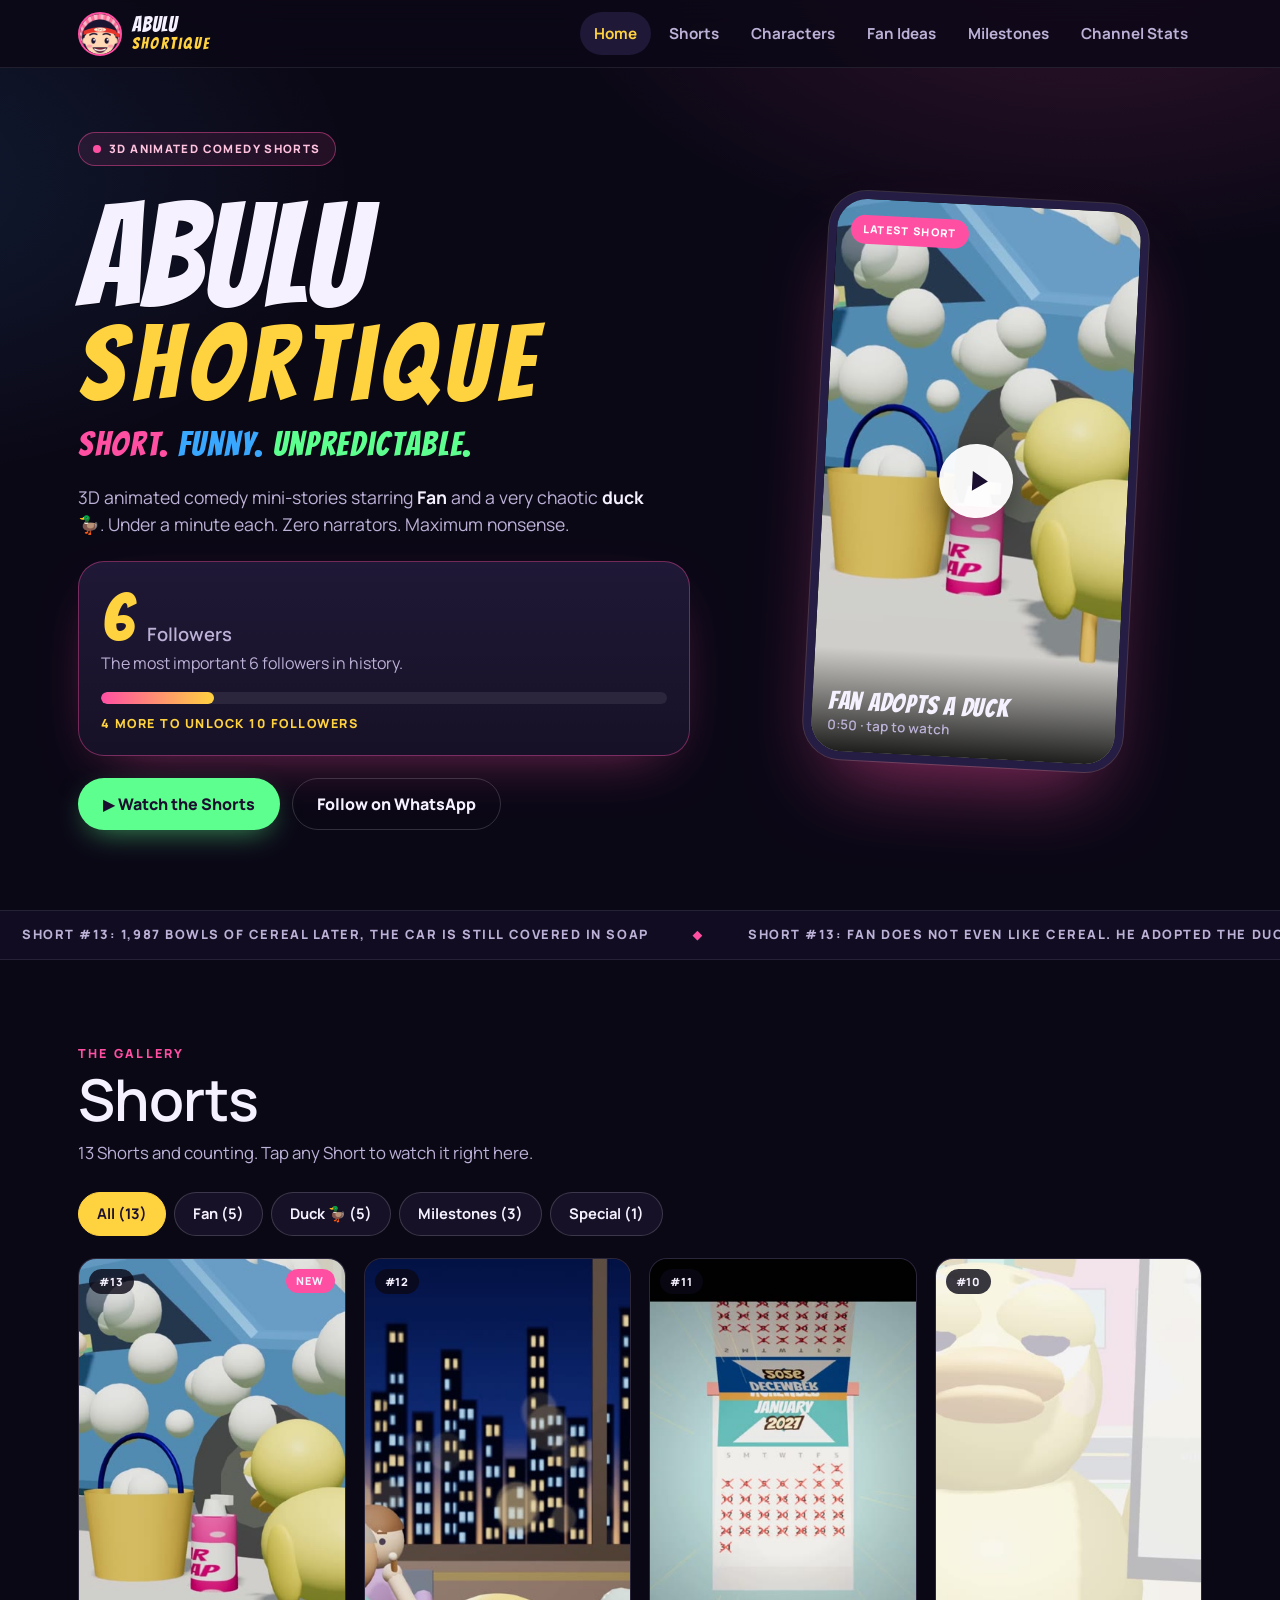
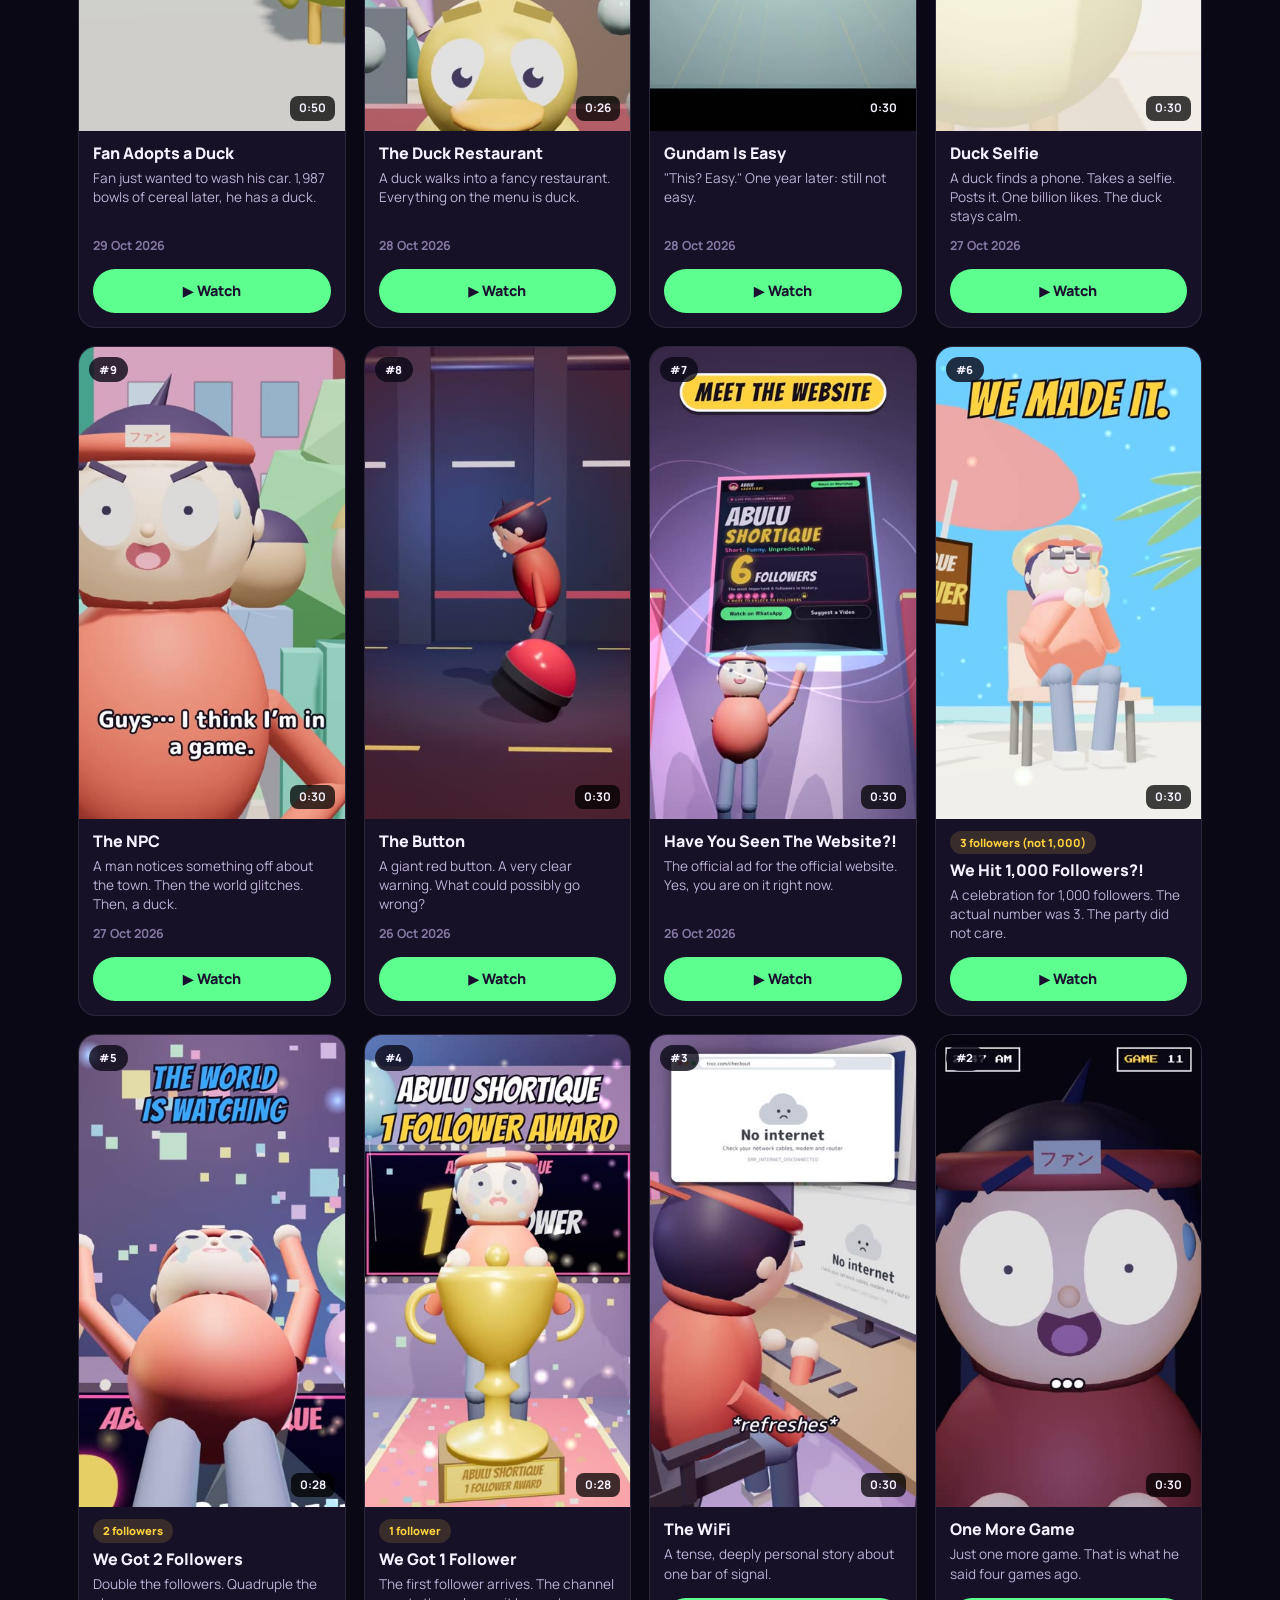
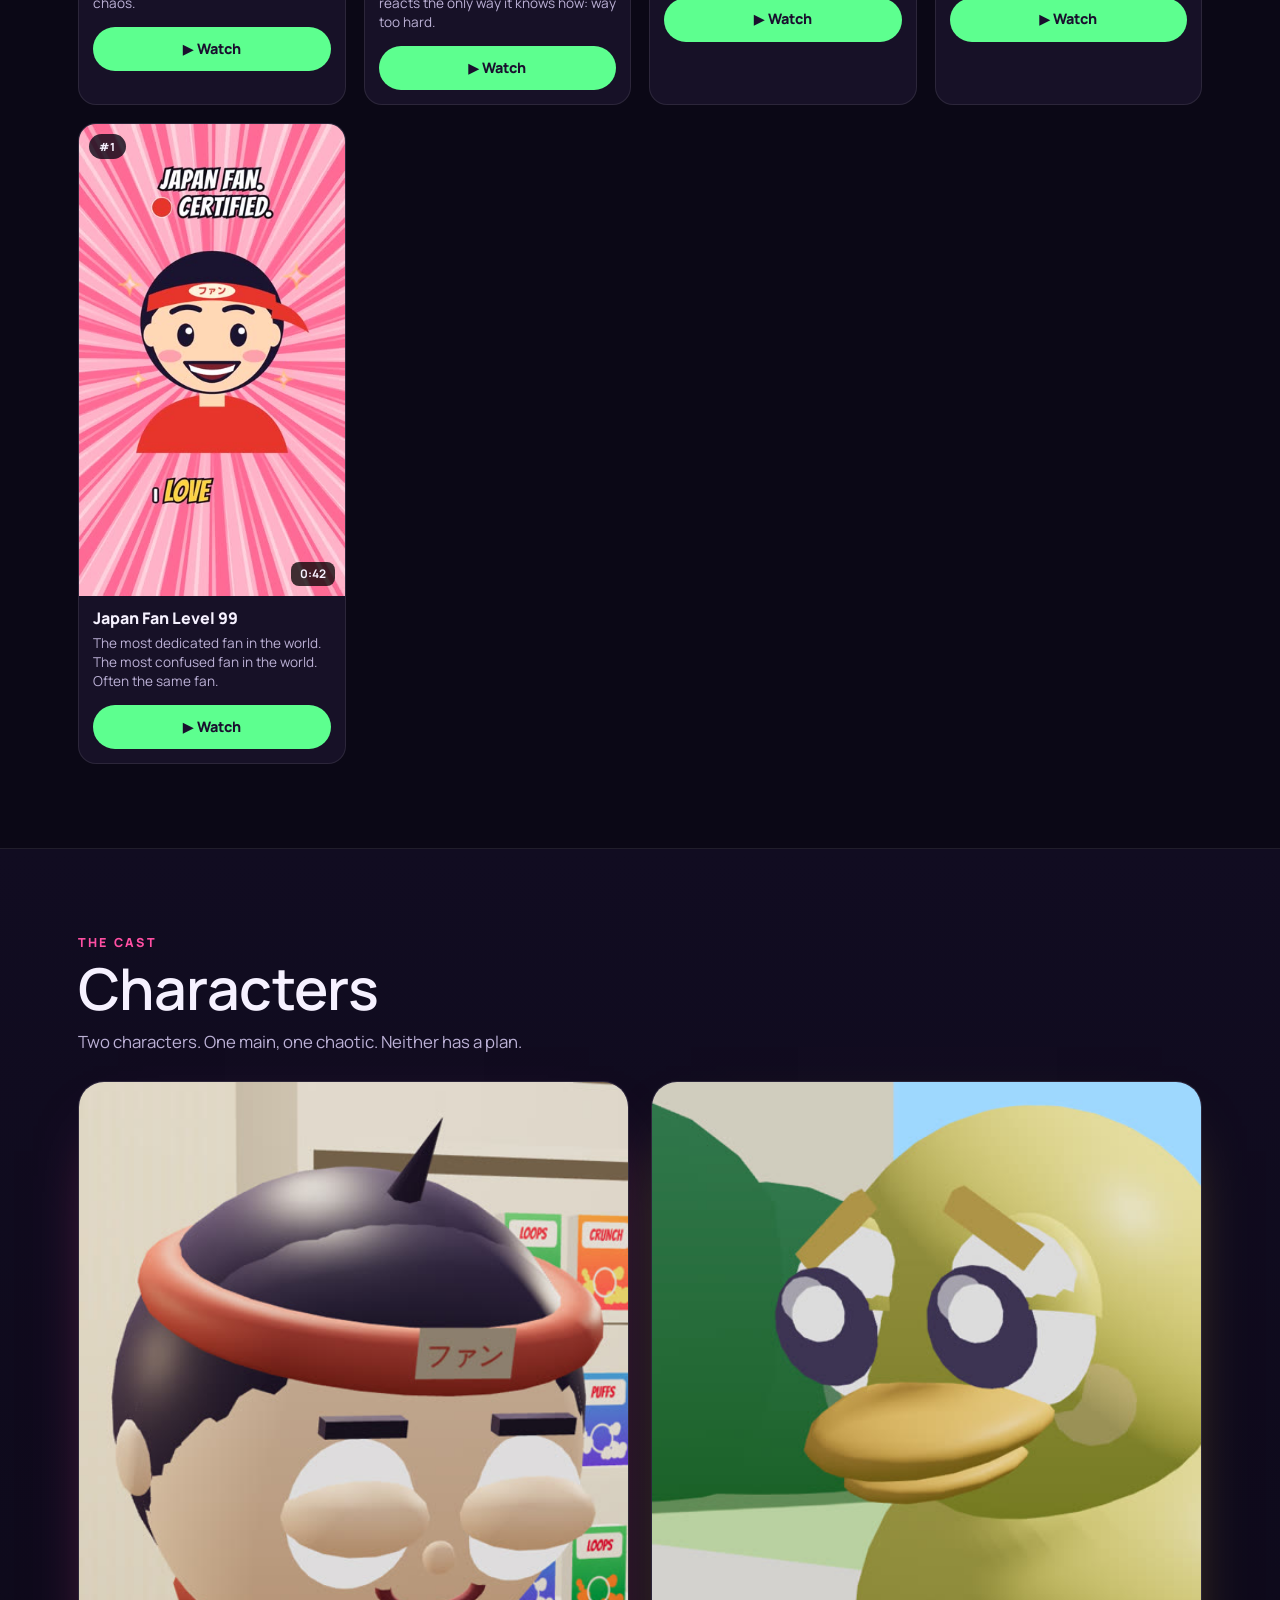
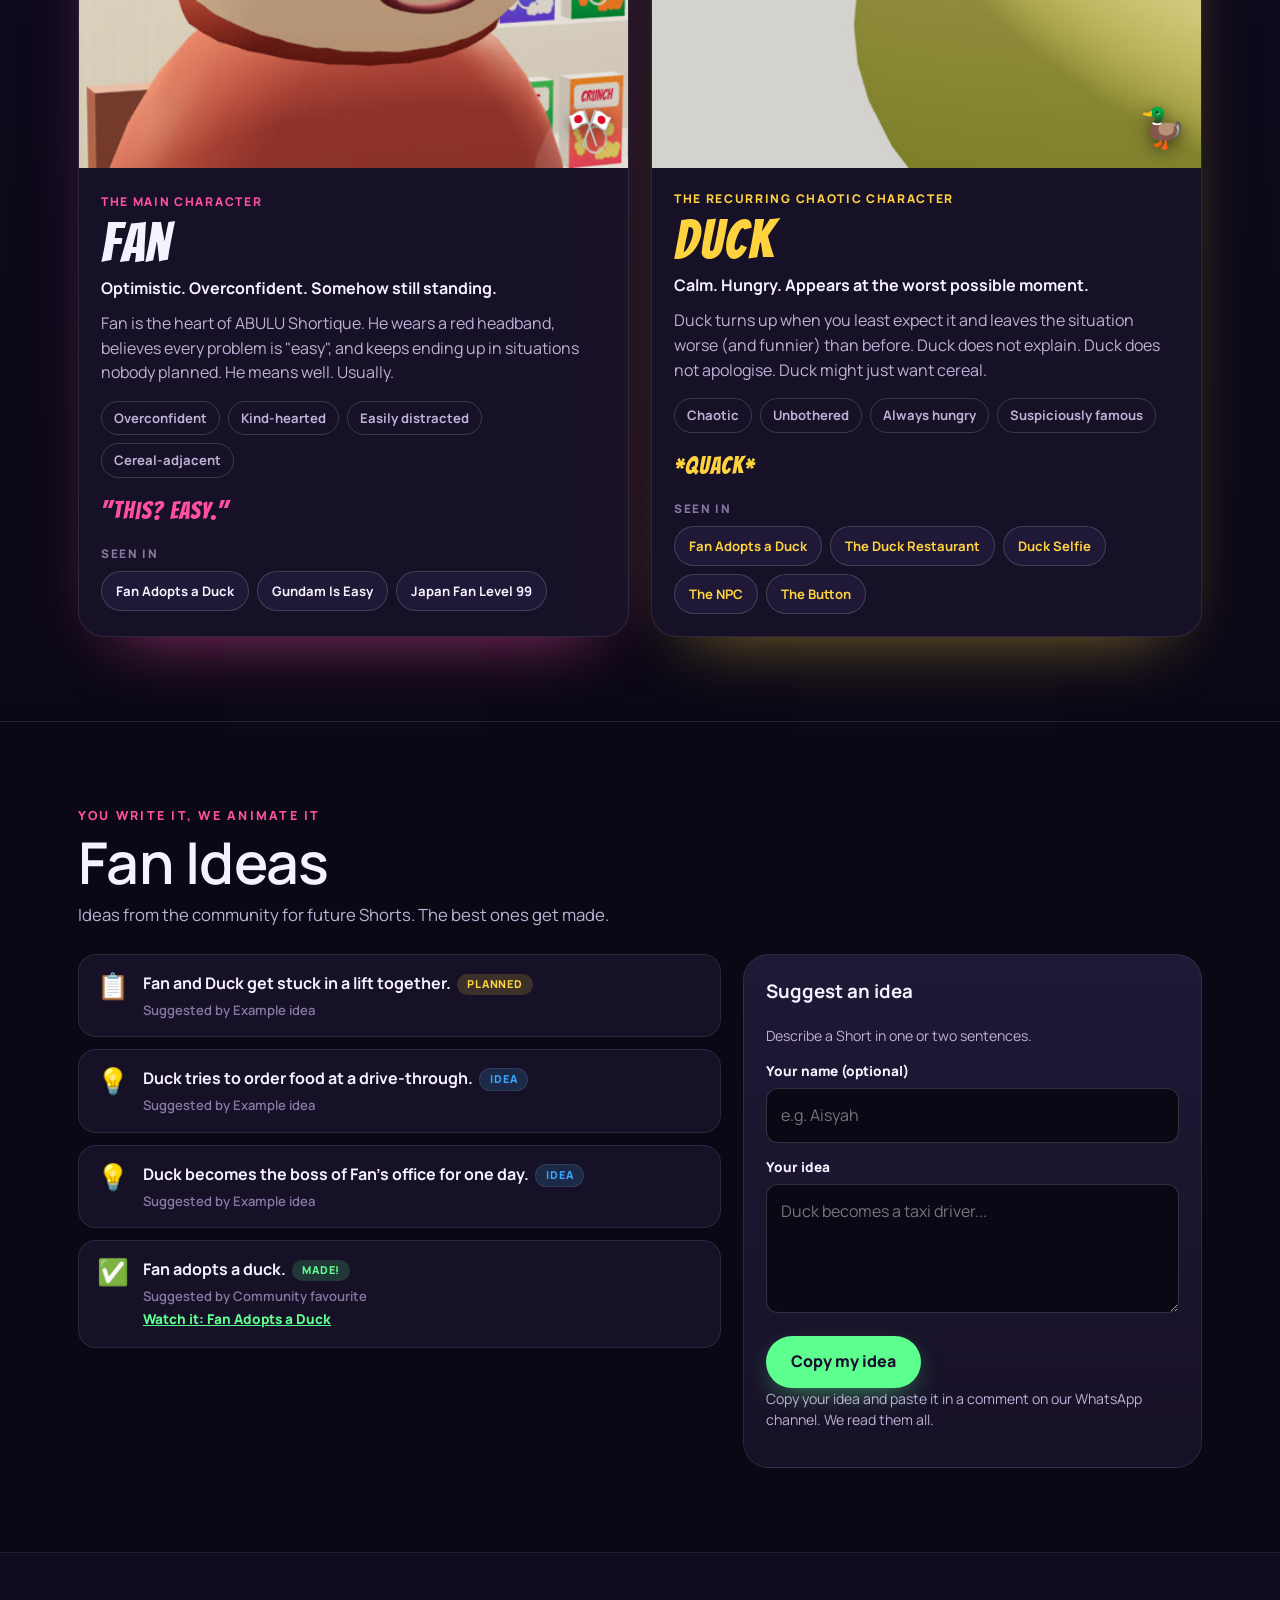
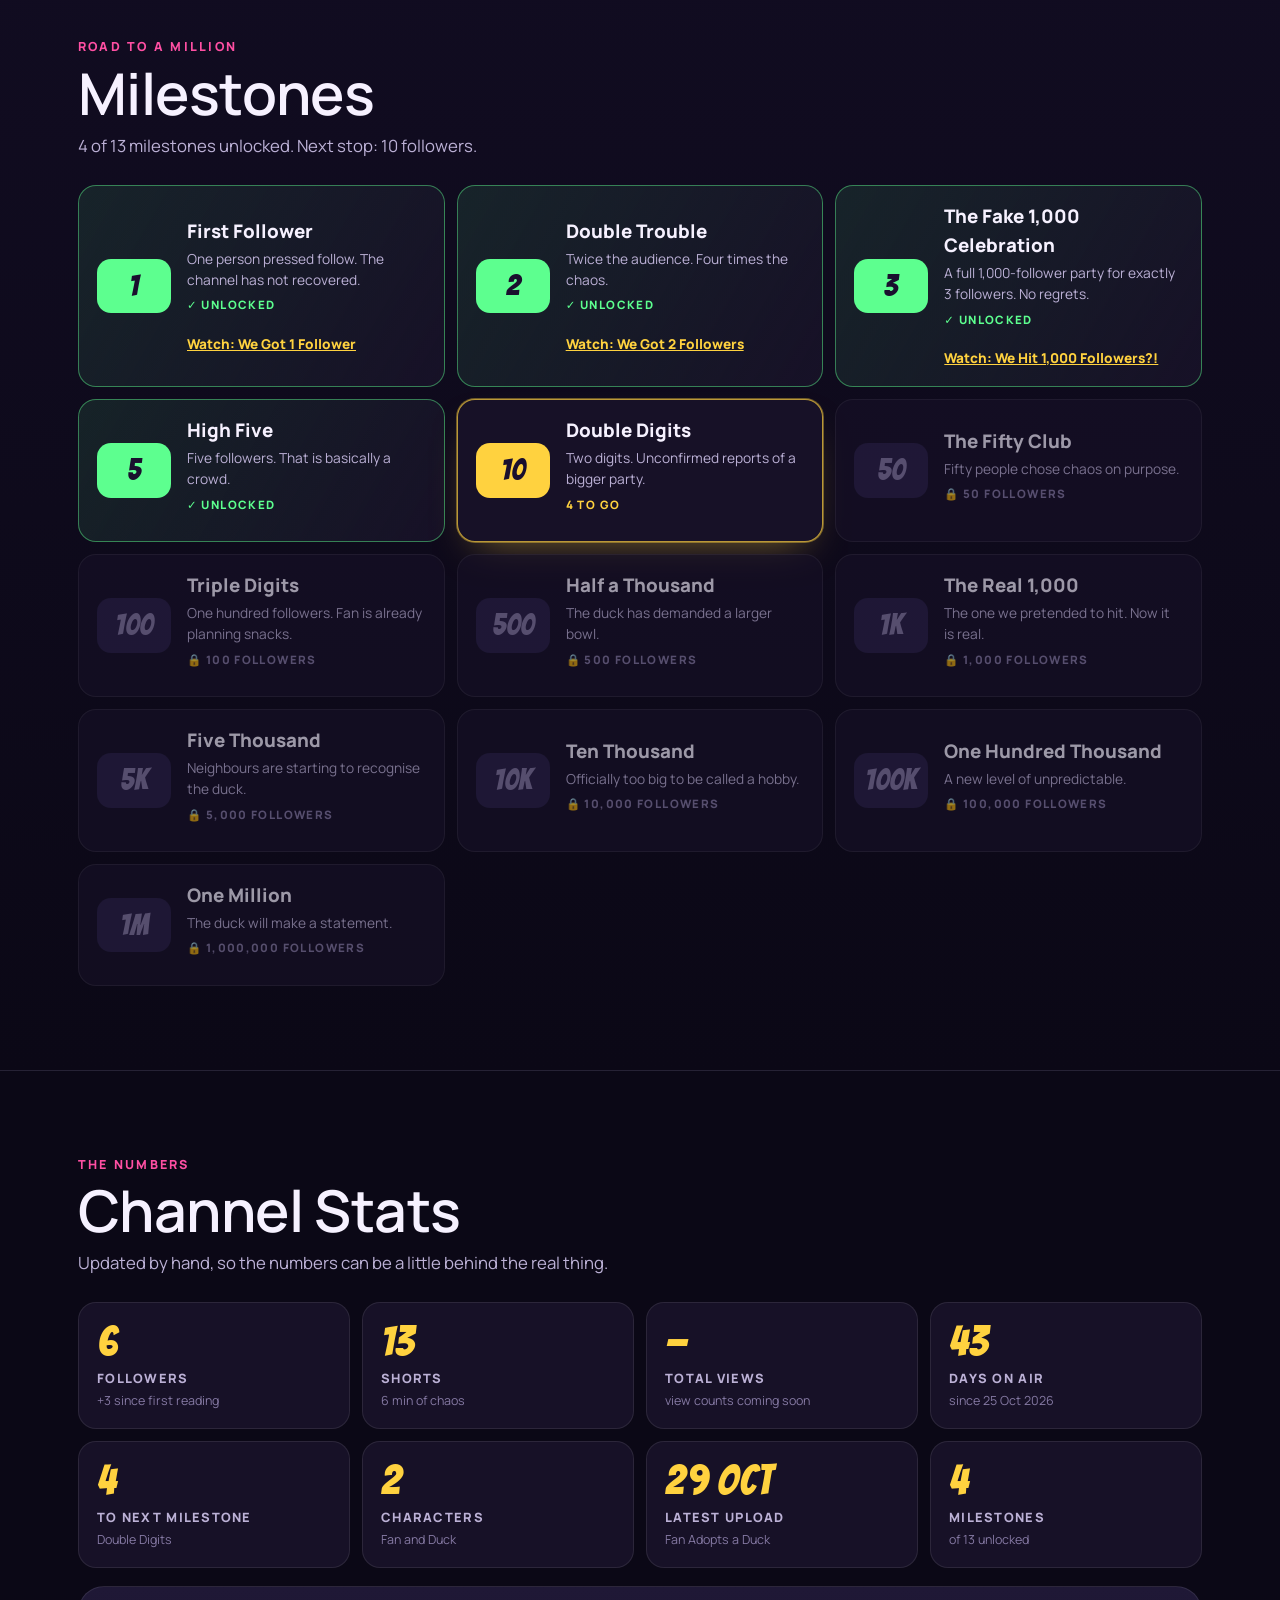
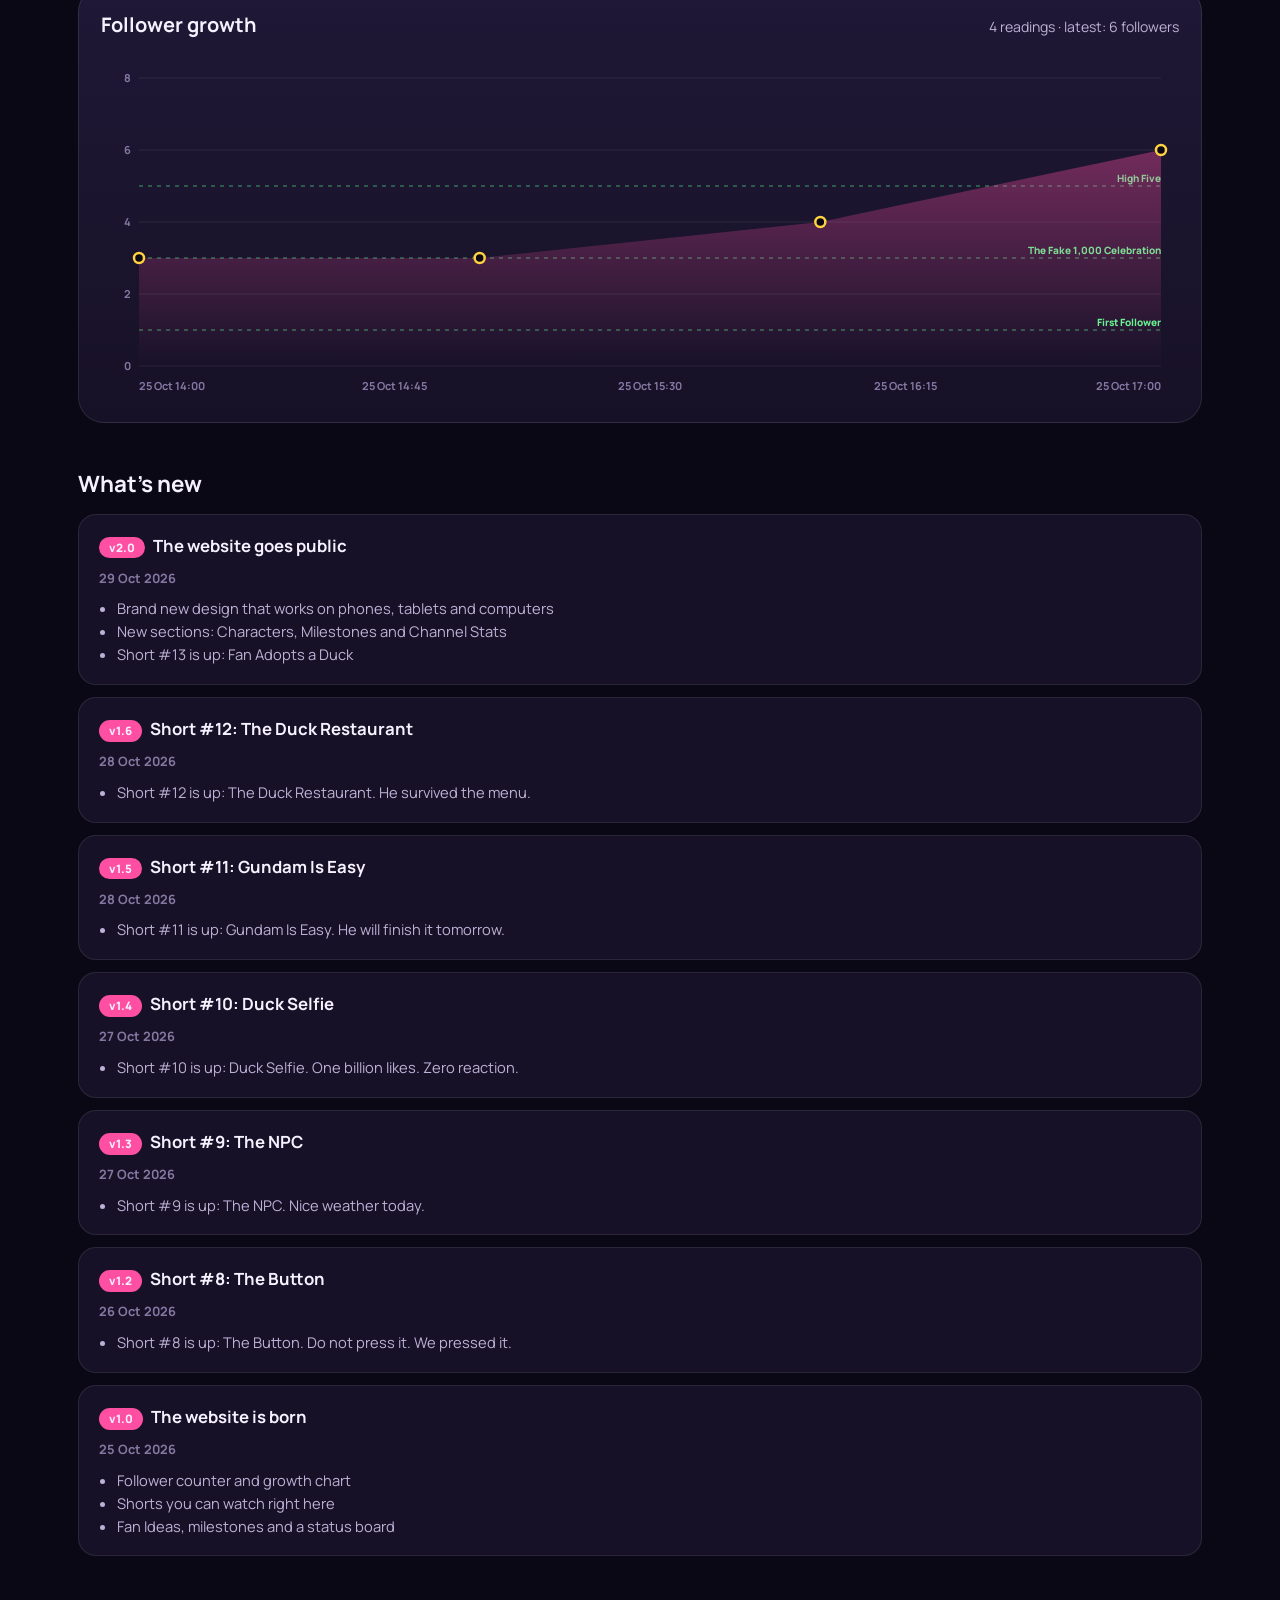
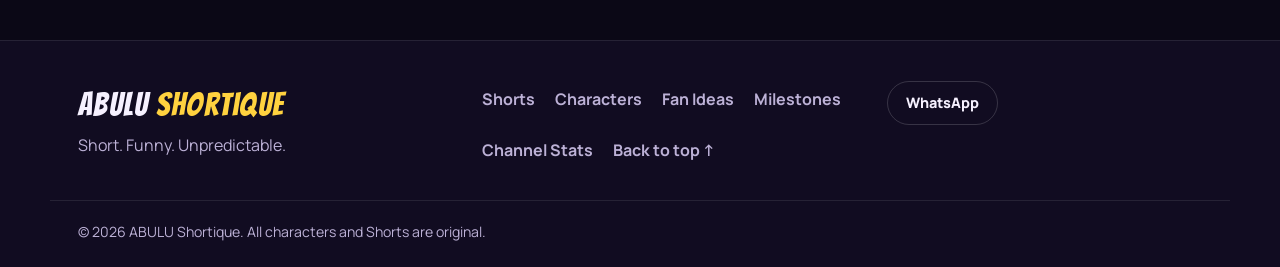
==== index.html @ f5e800d5 "Add ABULU Shortique website" ====
<!DOCTYPE html>
<html lang="en">
<head>
  <meta charset="utf-8">
  <meta name="viewport" content="width=device-width, initial-scale=1, viewport-fit=cover">

  <!-- ============ SEO BASICS ============ -->
  <title>ABULU Shortique | Short. Funny. Unpredictable.</title>
  <meta name="description" content="ABULU Shortique is a comedy Shorts channel with 3D animated mini-stories starring Fan, a chaotic duck, and a lot of cereal. Watch the Shorts, meet the characters and suggest the next idea.">
  <meta name="theme-color" content="#0b0816">
  <meta name="author" content="ABULU Shortique">
  <meta name="robots" content="index, follow, max-image-preview:large">

  <!-- CANONICAL URL: replace YOUR-GITHUB-USERNAME with your GitHub username (see README) -->
  <link rel="canonical" href="https://YOUR-GITHUB-USERNAME.github.io/abulu-shortique/">

  <!-- ============ OPEN GRAPH (WhatsApp, Facebook, Telegram previews) ============ -->
  <meta property="og:type" content="website">
  <meta property="og:site_name" content="ABULU Shortique">
  <meta property="og:title" content="ABULU Shortique | Short. Funny. Unpredictable.">
  <meta property="og:description" content="3D animated comedy Shorts starring Fan and a very chaotic duck. Watch, laugh, suggest the next one.">
  <meta property="og:url" content="https://YOUR-GITHUB-USERNAME.github.io/abulu-shortique/">
  <meta property="og:image" content="https://YOUR-GITHUB-USERNAME.github.io/abulu-shortique/images/og-image.jpg">
  <meta property="og:image:width" content="1200">
  <meta property="og:image:height" content="630">
  <meta property="og:image:alt" content="ABULU Shortique - Short. Funny. Unpredictable.">
  <meta property="og:locale" content="en_US">

  <!-- ============ TWITTER / X CARD ============ -->
  <meta name="twitter:card" content="summary_large_image">
  <meta name="twitter:title" content="ABULU Shortique | Short. Funny. Unpredictable.">
  <meta name="twitter:description" content="3D animated comedy Shorts starring Fan and a very chaotic duck.">
  <meta name="twitter:image" content="https://YOUR-GITHUB-USERNAME.github.io/abulu-shortique/images/og-image.jpg">

  <!-- ============ ICONS ============ -->
  <link rel="icon" href="favicon.svg" type="image/svg+xml">
  <link rel="icon" href="favicon.ico" sizes="any">
  <link rel="icon" href="images/icon-192.png" type="image/png" sizes="192x192">
  <link rel="apple-touch-icon" href="images/apple-touch-icon.png">
  <link rel="manifest" href="site.webmanifest">

  <!-- ============ FONTS: Bangers is stored in /fonts, Manrope comes free from Google Fonts ============ -->
  <link rel="preload" href="fonts/bangers.woff2" as="font" type="font/woff2" crossorigin>
  <link rel="preconnect" href="https://fonts.googleapis.com">
  <link rel="preconnect" href="https://fonts.gstatic.com" crossorigin>
  <link rel="stylesheet" href="https://fonts.googleapis.com/css2?family=Manrope:wght@400;500;600;700;800&display=swap">

  <!-- ============ STYLES ============ -->
  <link rel="stylesheet" href="css/style.css">

  <!-- ============ STRUCTURED DATA (helps Google understand the site) ============ -->
  <script type="application/ld+json">
  {
    "@context": "https://schema.org",
    "@type": "WebSite",
    "name": "ABULU Shortique",
    "alternateName": "Short. Funny. Unpredictable.",
    "url": "https://YOUR-GITHUB-USERNAME.github.io/abulu-shortique/",
    "description": "A comedy Shorts channel with 3D animated mini-stories starring Fan and a chaotic duck.",
    "inLanguage": "en"
  }
  </script>
</head>

<body>
  <a class="skip" href="#main">Skip to content</a>

  <!-- ===================== HEADER / NAVIGATION ===================== -->
  <header class="site-header" id="top">
    <div class="wrap header-row">
      <a class="brand" href="#home" aria-label="ABULU Shortique home">
        <img class="brand-img" src="images/avatar.jpg" width="44" height="44" alt="">
        <span class="brand-t"><span>ABULU</span><span class="gold">Shortique</span></span>
      </a>

      <nav class="nav" id="nav" aria-label="Main">
        <a href="#home">Home</a>
        <a href="#shorts">Shorts</a>
        <a href="#characters">Characters</a>
        <a href="#fan-ideas">Fan Ideas</a>
        <a href="#milestones">Milestones</a>
        <a href="#stats">Channel Stats</a>
      </nav>

      <button class="burger" id="burger" type="button" aria-label="Open menu" aria-expanded="false" aria-controls="nav">
        <span></span><span></span><span></span>
      </button>
    </div>
  </header>

  <main id="main">

    <!-- ===================== HOME ===================== -->
    <section class="hero" id="home" aria-labelledby="hero-title">
      <div class="wrap hero-grid">
        <div class="hero-copy">
          <p class="pill"><span class="dot"></span> 3D animated comedy Shorts</p>
          <h1 id="hero-title" class="logo">
            <span class="logo-1">ABULU</span>
            <span class="logo-2 gold">Shortique</span>
          </h1>
          <p class="tagline" aria-label="Short. Funny. Unpredictable.">
            <span class="t-pink">Short.</span> <span class="t-blue">Funny.</span> <span class="t-mint">Unpredictable.</span>
          </p>
          <p class="lead">3D animated comedy mini-stories starring <strong>Fan</strong> and a very chaotic <strong>duck</strong> 🦆. Under a minute each. Zero narrators. Maximum nonsense.</p>

          <div class="hero-follow card" aria-live="polite">
            <div class="big-num"><span id="heroFollowers">0</span><small>Followers</small></div>
            <p class="muted" id="heroFollowText"></p>
            <div class="progress" aria-hidden="true"><div class="progress-bar" id="heroBar"></div></div>
            <p class="next-up" id="heroNext"></p>
          </div>

          <div class="btn-row">
            <a class="btn btn-primary" href="#shorts">▶ Watch the Shorts</a>
            <a class="btn btn-ghost" id="followBtn" href="#fan-ideas" rel="noopener">Suggest a Short</a>
          </div>
        </div>

        <div class="hero-visual">
          <button class="phone" id="heroPhone" type="button" aria-label="Play the latest Short">
            <span class="phone-badge">LATEST SHORT</span>
            <img id="heroThumb" src="images/thumbs/fan-adopts-a-duck.jpg" alt="Thumbnail of the latest ABULU Shortique Short" width="360" height="640">
            <span class="play" aria-hidden="true"><svg viewBox="0 0 24 24"><path d="M8 5v14l11-7z"/></svg></span>
            <span class="phone-cap"><strong id="heroTitle">Latest Short</strong><small id="heroMeta"></small></span>
          </button>
        </div>
      </div>
    </section>

    <!-- ===================== TICKER ===================== -->
    <div class="ticker" aria-label="Channel headlines" role="marquee">
      <div class="ticker-track" id="tickerTrack"></div>
    </div>

    <!-- ===================== SHORTS ===================== -->
    <section class="section" id="shorts" aria-labelledby="shorts-title">
      <div class="wrap">
        <p class="eyebrow">The gallery</p>
        <h2 id="shorts-title" class="h2">Shorts</h2>
        <p class="sub" id="shortsSub">Tap any Short to watch it right here.</p>

        <div class="chips" id="shortFilters" role="group" aria-label="Filter Shorts"></div>
        <div class="shorts-grid" id="shortsGrid"></div>
      </div>
    </section>

    <!-- ===================== CHARACTERS ===================== -->
    <section class="section alt" id="characters" aria-labelledby="chars-title">
      <div class="wrap">
        <p class="eyebrow">The cast</p>
        <h2 id="chars-title" class="h2">Characters</h2>
        <p class="sub">Two characters. One main, one chaotic. Neither has a plan.</p>
        <div class="chars-grid" id="charsGrid"></div>
      </div>
    </section>

    <!-- ===================== FAN IDEAS ===================== -->
    <section class="section" id="fan-ideas" aria-labelledby="ideas-title">
      <div class="wrap">
        <p class="eyebrow">You write it, we animate it</p>
        <h2 id="ideas-title" class="h2">Fan Ideas</h2>
        <p class="sub">Ideas from the community for future Shorts. The best ones get made.</p>

        <div class="ideas-layout">
          <div class="ideas-list" id="ideasList"></div>

          <form class="card idea-form" id="ideaForm" novalidate>
            <h3>Suggest an idea</h3>
            <p class="muted small">Describe a Short in one or two sentences.</p>
            <label for="ideaName">Your name (optional)</label>
            <input id="ideaName" name="name" type="text" maxlength="40" autocomplete="given-name" placeholder="e.g. Aisyah">
            <label for="ideaText">Your idea</label>
            <textarea id="ideaText" name="idea" rows="4" maxlength="400" required placeholder="Duck becomes a taxi driver..."></textarea>
            <div class="btn-row" id="ideaButtons"></div>
            <p class="muted small" id="ideaNote"></p>
          </form>
        </div>
      </div>
    </section>

    <!-- ===================== MILESTONES ===================== -->
    <section class="section alt" id="milestones" aria-labelledby="ms-title">
      <div class="wrap">
        <p class="eyebrow">Road to a million</p>
        <h2 id="ms-title" class="h2">Milestones</h2>
        <p class="sub" id="msSub"></p>
        <div class="ms-grid" id="msGrid"></div>
      </div>
    </section>

    <!-- ===================== CHANNEL STATS ===================== -->
    <section class="section" id="stats" aria-labelledby="stats-title">
      <div class="wrap">
        <p class="eyebrow">The numbers</p>
        <h2 id="stats-title" class="h2">Channel Stats</h2>
        <p class="sub" id="statsSub"></p>

        <div class="stats-grid" id="statsGrid"></div>

        <div class="card chart-card">
          <div class="chart-head">
            <h3>Follower growth</h3>
            <p class="muted small" id="chartNote"></p>
          </div>
          <div class="chart" id="chart" role="img" aria-label="Line chart of follower growth over time"></div>
          <div class="chart-tip" id="chartTip" hidden></div>
        </div>

        <h3 class="h3 new-title">What's new</h3>
        <div class="releases" id="releases"></div>
      </div>
    </section>
  </main>

  <!-- ===================== FOOTER ===================== -->
  <footer class="site-footer">
    <div class="wrap foot-grid">
      <div>
        <p class="foot-brand">ABULU <span class="gold">Shortique</span></p>
        <p class="muted">Short. Funny. Unpredictable.</p>
      </div>
      <nav class="foot-links" aria-label="Footer">
        <a href="#shorts">Shorts</a>
        <a href="#characters">Characters</a>
        <a href="#fan-ideas">Fan Ideas</a>
        <a href="#milestones">Milestones</a>
        <a href="#stats">Channel Stats</a>
        <a href="#top">Back to top ↑</a>
      </nav>
      <div class="social" id="socialLinks"></div>
    </div>
    <div class="wrap foot-bottom">
      <p class="muted small">&copy; <span id="year">2026</span> ABULU Shortique. All characters and Shorts are original.</p>
    </div>
  </footer>

  <!-- ===================== VIDEO POP-UP ===================== -->
  <div class="modal" id="modal" hidden role="dialog" aria-modal="true" aria-labelledby="modalTitle">
    <div class="modal-back" data-close></div>
    <div class="modal-box">
      <button class="modal-x" type="button" data-close aria-label="Close video">✕</button>
      <div class="modal-video">
        <video id="modalVideo" controls playsinline preload="none"></video>
      </div>
      <div class="modal-info">
        <h3 id="modalTitle"></h3>
        <p class="muted" id="modalDesc"></p>
        <p class="muted small" id="modalMeta"></p>
        <div class="btn-row">
          <button class="btn btn-ghost sm" type="button" id="prevShort">← Newer</button>
          <button class="btn btn-ghost sm" type="button" id="nextShort">Older →</button>
          <a class="btn btn-primary sm" id="modalExternal" href="#" target="_blank" rel="noopener" hidden>Open on platform ↗</a>
        </div>
      </div>
    </div>
  </div>

  <div class="toast" id="toast" role="status" aria-live="polite"></div>

  <!-- Shown only if JavaScript is switched off -->
  <noscript>
    <div class="wrap" style="padding:2rem 1rem;color:#f6f1ff">
      <h2>ABULU Shortique</h2>
      <p>Short. Funny. Unpredictable. Please turn on JavaScript to watch the Shorts and see the follower chart.</p>
    </div>
  </noscript>

  <!-- ============ SCRIPTS: data first, then the code that uses it ============ -->
  <script src="js/data.js"></script>
  <script src="js/app.js"></script>
</body>
</html>
---- css/style.css ----
/* =====================================================================
   ABULU SHORTIQUE - STYLES
   Mobile-first: the base styles are for phones, then @media rules make
   it bigger for tablets (700px+) and computers (1000px+).
   Colours live in the :root block - change them there to restyle everything.
   ===================================================================== */

:root {
  --bg: #0b0816;
  --bg-2: #110c21;
  --card: #171127;
  --card-2: #1f1836;
  --card-3: #2a2147;
  --line: rgba(255, 255, 255, .09);
  --line-2: rgba(255, 255, 255, .16);
  --fg: #f6f1ff;
  --fg-2: #bcb1d6;
  --fg-3: #8579a3;
  --pink: #ff4fa3;
  --gold: #ffd23f;
  --mint: #5dff8f;
  --blue: #3aa7ff;
  --on-accent: #1a0f2e;
  --display: 'Bangers', 'Impact', 'Arial Narrow Bold', system-ui, sans-serif;
  --body: 'Manrope', system-ui, -apple-system, 'Segoe UI', Roboto, Helvetica, Arial, sans-serif;
  --r-lg: 26px;
  --r-md: 18px;
  --r-sm: 12px;
  --gutter: 18px;
  --header-h: 68px;
  --ease: cubic-bezier(.2, .8, .2, 1);
}

/* Bangers is hosted on this website itself (fonts/bangers.woff2) so the logo always looks right */
@font-face { font-family: 'Bangers'; src: url('../fonts/bangers.woff2') format('woff2'); font-weight: 400; font-style: normal; font-display: swap; }

*, *::before, *::after { box-sizing: border-box; }
html { scroll-behavior: smooth; scroll-padding-top: calc(var(--header-h) + 8px); -webkit-text-size-adjust: 100%; }
body {
  margin: 0;
  background:
    radial-gradient(900px 500px at 85% -5%, rgba(255, 79, 163, .16), transparent 60%),
    radial-gradient(800px 500px at -10% 20%, rgba(58, 167, 255, .12), transparent 60%),
    var(--bg);
  background-attachment: fixed;
  color: var(--fg);
  font-family: var(--body);
  font-size: 16px;
  line-height: 1.55;
  overflow-x: hidden;
}
img, video { max-width: 100%; display: block; }
a { color: inherit; }
button { font: inherit; color: inherit; }
h1, h2, h3, p { margin-top: 0; }
:focus-visible { outline: 3px solid var(--gold); outline-offset: 3px; border-radius: 6px; }

.wrap { width: 100%; max-width: 1180px; margin: 0 auto; padding-left: max(var(--gutter), env(safe-area-inset-left)); padding-right: max(var(--gutter), env(safe-area-inset-right)); }
.gold { color: var(--gold); }
.muted { color: var(--fg-2); }
.small { font-size: .88rem; }
.skip { position: absolute; left: -999px; top: 8px; background: var(--gold); color: var(--on-accent); padding: 8px 14px; border-radius: 8px; z-index: 200; font-weight: 800; }
.skip:focus { left: 8px; }

/* ---------- Header ---------- */
.site-header {
  position: sticky; top: 0; z-index: 50;
  height: var(--header-h);
  background: rgba(11, 8, 22, .82);
  -webkit-backdrop-filter: blur(14px); backdrop-filter: blur(14px);
  border-bottom: 1px solid var(--line);
  padding-top: env(safe-area-inset-top);
}
.header-row { height: 100%; display: flex; align-items: center; justify-content: space-between; gap: 12px; }
.brand { display: flex; align-items: center; gap: 10px; text-decoration: none; }
.brand-img { width: 44px; height: 44px; border-radius: 50%; border: 2px solid var(--pink); object-fit: cover; }
.brand-t { display: flex; flex-direction: column; line-height: .95; font-family: var(--display); font-size: 1.3rem; letter-spacing: .04em; }
.brand-t .gold { font-size: 1rem; letter-spacing: .14em; }

.burger { width: 46px; height: 46px; border-radius: 14px; border: 1px solid var(--line-2); background: var(--card); display: grid; place-content: center; gap: 5px; cursor: pointer; }
.burger span { display: block; width: 20px; height: 2px; background: var(--fg); border-radius: 2px; transition: transform .3s var(--ease), opacity .2s; }
.burger[aria-expanded="true"] span:nth-child(1) { transform: translateY(7px) rotate(45deg); }
.burger[aria-expanded="true"] span:nth-child(2) { opacity: 0; }
.burger[aria-expanded="true"] span:nth-child(3) { transform: translateY(-7px) rotate(-45deg); }

/* mobile menu = drop-down panel */
.nav {
  position: absolute; left: 0; right: 0; top: 100%;
  display: none; flex-direction: column;
  background: rgba(17, 12, 33, .97);
  border-bottom: 1px solid var(--line-2);
  padding: 10px var(--gutter) 18px;
}
.nav.open { display: flex; animation: drop .25s var(--ease); }
.nav a { text-decoration: none; padding: 14px 6px; font-weight: 700; font-size: 1.05rem; border-bottom: 1px solid var(--line); color: var(--fg-2); }
.nav a:last-child { border-bottom: 0; }
.nav a.active, .nav a:hover { color: var(--gold); }
@keyframes drop { from { opacity: 0; transform: translateY(-8px); } to { opacity: 1; transform: none; } }

/* ---------- Buttons / small things ---------- */
.btn {
  display: inline-flex; align-items: center; justify-content: center; gap: 8px;
  min-height: 52px; padding: 0 24px; border-radius: 999px;
  border: 1px solid transparent; font-weight: 800; font-size: 1rem;
  text-decoration: none; cursor: pointer;
  transition: transform .2s var(--ease), box-shadow .2s, background .2s;
}
.btn:hover { transform: translateY(-2px); }
.btn:active { transform: scale(.97); }
.btn.sm { min-height: 44px; padding: 0 18px; font-size: .92rem; }
.btn-primary { background: var(--mint); color: var(--on-accent); box-shadow: 0 10px 30px -10px rgba(93, 255, 143, .6); }
.btn-gold { background: var(--gold); color: var(--on-accent); }
.btn-ghost { background: transparent; border-color: var(--line-2); color: var(--fg); }
.btn-ghost:hover { background: var(--card-2); }
.btn-row { display: flex; flex-wrap: wrap; gap: 12px; }
.pill { display: inline-flex; align-items: center; gap: 8px; padding: 7px 14px; border: 1px solid rgba(255, 79, 163, .45); border-radius: 999px; background: rgba(255, 79, 163, .1); color: #ffc2de; font-size: .72rem; font-weight: 800; letter-spacing: .12em; text-transform: uppercase; }
.dot { width: 8px; height: 8px; border-radius: 50%; background: var(--pink); box-shadow: 0 0 0 0 rgba(255, 79, 163, .7); animation: ping 2s infinite; }
@keyframes ping { 70% { box-shadow: 0 0 0 10px rgba(255, 79, 163, 0); } 100% { box-shadow: 0 0 0 0 rgba(255, 79, 163, 0); } }
.card { background: linear-gradient(180deg, var(--card-2), var(--card)); border: 1px solid var(--line); border-radius: var(--r-lg); padding: 22px; }

/* ---------- Hero ---------- */
.hero { padding: 34px 0 48px; }
.hero-grid { display: grid; gap: 36px; }
.logo { margin: 18px 0 8px; display: flex; flex-direction: column; font-family: var(--display); font-weight: 400; line-height: .86; letter-spacing: .02em; text-shadow: 0 .06em 0 rgba(0, 0, 0, .45); }
.logo-1 { font-size: clamp(4.4rem, 22vw, 9rem); }
.logo-2 { font-size: clamp(3.3rem, 16vw, 6.6rem); letter-spacing: .08em; }
.tagline { font-family: var(--display); font-size: clamp(1.4rem, 5.4vw, 2.1rem); letter-spacing: .05em; margin-bottom: 14px; }
.t-pink { color: var(--pink); } .t-blue { color: var(--blue); } .t-mint { color: var(--mint); }
.lead { font-size: 1.1rem; color: var(--fg-2); max-width: 36rem; }
.lead strong { color: var(--fg); }

.hero-follow { margin: 22px 0; border-color: rgba(255, 79, 163, .4); box-shadow: 0 20px 60px -30px rgba(255, 79, 163, .6); }
.big-num { display: flex; align-items: baseline; gap: 14px; font-family: var(--display); }
.big-num span { font-size: 4.2rem; line-height: 1; color: var(--gold); }
.big-num small { font-family: var(--body); font-size: 1.15rem; font-weight: 600; color: var(--fg-2); }
.progress { height: 12px; border-radius: 999px; background: rgba(255, 255, 255, .08); overflow: hidden; margin: 10px 0; }
.progress-bar { height: 100%; width: 0; border-radius: inherit; background: linear-gradient(90deg, var(--pink), var(--gold)); transition: width 1.2s var(--ease); }
.next-up { margin: 0; font-size: .78rem; font-weight: 800; letter-spacing: .12em; text-transform: uppercase; color: var(--gold); }

.hero-visual { display: grid; place-items: center; }
.phone {
  position: relative; width: min(78vw, 320px); aspect-ratio: 9 / 16; padding: 0;
  border: 8px solid #261d44; border-radius: 38px; overflow: hidden; background: #000; cursor: pointer;
  box-shadow: 0 0 0 1px var(--line-2), 0 40px 80px -30px rgba(255, 79, 163, .55);
  transform: rotate(3deg); transition: transform .5s var(--ease);
  animation: float 6s ease-in-out infinite;
}
.phone:hover { transform: rotate(0) scale(1.03); }
@keyframes float { 50% { translate: 0 -10px; } }
.phone img { width: 100%; height: 100%; object-fit: cover; }
.phone-badge { position: absolute; top: 16px; left: 14px; z-index: 2; padding: 6px 12px; border-radius: 999px; background: var(--pink); color: #fff; font-size: .68rem; font-weight: 800; letter-spacing: .12em; }
.play { position: absolute; inset: 0; margin: auto; width: 74px; height: 74px; border-radius: 50%; background: rgba(255, 255, 255, .95); display: grid; place-items: center; box-shadow: 0 10px 30px rgba(0, 0, 0, .4); transition: transform .25s var(--ease); }
.play svg { width: 34px; height: 34px; fill: var(--on-accent); margin-left: 4px; }
.phone:hover .play { transform: scale(1.12); }
.phone-cap { position: absolute; left: 0; right: 0; bottom: 0; padding: 40px 16px 16px; text-align: left; background: linear-gradient(transparent, rgba(0, 0, 0, .85)); display: flex; flex-direction: column; }
.phone-cap strong { font-family: var(--display); font-weight: 400; font-size: 1.6rem; letter-spacing: .03em; line-height: 1.05; }
.phone-cap small { color: var(--fg-2); font-weight: 600; }

/* ---------- Ticker ---------- */
.ticker { overflow: hidden; border-block: 1px solid var(--line); background: var(--bg-2); }
.ticker-track { display: flex; width: max-content; padding: 14px 0; animation: marquee 60s linear infinite; }
.ticker:hover .ticker-track { animation-play-state: paused; }
.ticker-track span { padding: 0 22px; font-size: .8rem; font-weight: 800; letter-spacing: .12em; text-transform: uppercase; color: var(--fg-2); white-space: nowrap; }
.ticker-track span::after { content: "◆"; margin-left: 44px; color: var(--pink); }
@keyframes marquee { to { transform: translateX(-50%); } }

/* ---------- Sections ---------- */
.section { padding: 64px 0; }
.section.alt { background: linear-gradient(180deg, var(--bg-2), var(--bg)); border-block: 1px solid var(--line); }
.eyebrow { margin-bottom: 6px; font-size: .78rem; font-weight: 800; letter-spacing: .18em; text-transform: uppercase; color: var(--pink); }
.h2 { font-family: var(--body); font-weight: 600; font-size: clamp(2.2rem, 8vw, 3.6rem); line-height: 1.05; letter-spacing: -.01em; margin-bottom: 10px; }
.h3 { font-size: 1.4rem; margin-bottom: 12px; }
.sub { color: var(--fg-2); font-size: 1.05rem; max-width: 40rem; margin-bottom: 26px; }

/* reveal on scroll */
.reveal { opacity: 0; transform: translateY(22px); transition: opacity .7s var(--ease), transform .7s var(--ease); }
.reveal.in { opacity: 1; transform: none; }

/* ---------- Shorts gallery ---------- */
.chips { display: flex; flex-wrap: wrap; gap: 8px; margin-bottom: 22px; }
.chip { min-height: 44px; padding: 0 18px; border-radius: 999px; border: 1px solid var(--line-2); background: var(--card); font-weight: 700; font-size: .92rem; cursor: pointer; transition: background .2s, color .2s; }
.chip[aria-pressed="true"] { background: var(--gold); color: var(--on-accent); border-color: var(--gold); }
.shorts-grid { display: grid; grid-template-columns: repeat(2, 1fr); gap: 14px; }
.short { position: relative; border: 1px solid var(--line); border-radius: var(--r-md); overflow: hidden; background: var(--card); text-align: left; padding: 0; cursor: pointer; display: flex; flex-direction: column; transition: transform .3s var(--ease), border-color .3s, box-shadow .3s; }
.short:hover { transform: translateY(-6px); border-color: rgba(255, 79, 163, .55); box-shadow: 0 24px 50px -24px rgba(255, 79, 163, .55); }
.short-thumb { position: relative; aspect-ratio: 9 / 16; overflow: hidden; background: #000; }
.short-thumb img { width: 100%; height: 100%; object-fit: cover; transition: transform .5s var(--ease); }
.short:hover .short-thumb img { transform: scale(1.06); }
.short-num { position: absolute; top: 10px; left: 10px; padding: 4px 10px; border-radius: 999px; background: rgba(11, 8, 22, .8); font-size: .7rem; font-weight: 800; letter-spacing: .08em; }
.short-new { position: absolute; top: 10px; right: 10px; padding: 4px 10px; border-radius: 999px; background: var(--pink); font-size: .68rem; font-weight: 800; letter-spacing: .1em; }
.short-dur { position: absolute; bottom: 10px; right: 10px; padding: 3px 9px; border-radius: 8px; background: rgba(0, 0, 0, .75); font-size: .74rem; font-weight: 700; }
.short-play { position: absolute; inset: 0; margin: auto; width: 54px; height: 54px; border-radius: 50%; background: rgba(255, 255, 255, .94); display: grid; place-items: center; opacity: 0; transform: scale(.7); transition: .3s var(--ease); }
.short-play svg { width: 24px; height: 24px; fill: var(--on-accent); margin-left: 3px; }
.short:hover .short-play, .short:focus-visible .short-play { opacity: 1; transform: none; }
@media (hover: none) { .short-play { opacity: .92; transform: none; width: 46px; height: 46px; } }
.short-body { padding: 12px 14px 14px; display: flex; flex-direction: column; gap: 6px; flex: 1; }
.short-title { font-weight: 800; font-size: 1rem; line-height: 1.25; margin: 0; }
.short-desc { margin: 0; color: var(--fg-2); font-size: .85rem; line-height: 1.4; display: -webkit-box; -webkit-line-clamp: 3; -webkit-box-orient: vertical; overflow: hidden; }
.short-meta { display: flex; flex-wrap: wrap; gap: 4px 10px; color: var(--fg-3); font-size: .78rem; font-weight: 700; margin-top: auto; padding-top: 4px; }
.badge { align-self: flex-start; padding: 3px 10px; border-radius: 999px; background: rgba(255, 210, 63, .14); color: var(--gold); font-size: .7rem; font-weight: 800; }
.short-watch { margin-top: 8px; min-height: 44px; border-radius: 999px; background: var(--mint); color: var(--on-accent); font-weight: 800; display: flex; align-items: center; justify-content: center; gap: 6px; font-size: .9rem; }
.empty { color: var(--fg-2); padding: 24px 0; }

/* ---------- Characters ---------- */
.chars-grid { display: grid; gap: 22px; }
.char { display: grid; overflow: hidden; border-radius: var(--r-lg); border: 1px solid var(--line); background: var(--card); }
.char.pink { box-shadow: 0 30px 70px -40px rgba(255, 79, 163, .7); }
.char.gold { box-shadow: 0 30px 70px -40px rgba(255, 210, 63, .6); }
.char-img { position: relative; aspect-ratio: 4 / 5; overflow: hidden; background: var(--card-3); }
.char-img img { width: 100%; height: 100%; object-fit: cover; object-position: center top; transition: transform .6s var(--ease); }
.char:hover .char-img img { transform: scale(1.05); }
.char-emoji { position: absolute; right: 14px; bottom: 12px; font-size: 2.4rem; filter: drop-shadow(0 4px 8px rgba(0, 0, 0, .5)); }
.char-body { padding: 22px; }
.char-role { font-size: .75rem; font-weight: 800; letter-spacing: .14em; text-transform: uppercase; margin-bottom: 4px; }
.char.pink .char-role { color: var(--pink); } .char.gold .char-role { color: var(--gold); }
.char-name { font-family: var(--display); font-weight: 400; font-size: 3.4rem; line-height: 1; letter-spacing: .03em; margin-bottom: 6px; }
.char-tag { font-weight: 700; color: var(--fg); margin-bottom: 10px; }
.traits { display: flex; flex-wrap: wrap; gap: 8px; margin: 14px 0; padding: 0; list-style: none; }
.traits li { padding: 6px 12px; border-radius: 999px; border: 1px solid var(--line-2); font-size: .82rem; font-weight: 700; color: var(--fg-2); }
.quote { font-family: var(--display); font-size: 1.5rem; letter-spacing: .04em; margin: 10px 0; }
.char.pink .quote { color: var(--pink); } .char.gold .quote { color: var(--gold); }
.appears-title { font-size: .74rem; font-weight: 800; letter-spacing: .14em; text-transform: uppercase; color: var(--fg-3); margin: 16px 0 8px; }
.appears { display: flex; flex-wrap: wrap; gap: 8px; }
.appears button { min-height: 40px; padding: 0 14px; border-radius: 999px; border: 1px solid var(--line-2); background: var(--card-2); font-size: .82rem; font-weight: 700; cursor: pointer; }
.appears button:hover { border-color: var(--gold); color: var(--gold); }

/* ---------- Fan ideas ---------- */
.ideas-layout { display: grid; gap: 22px; }
.ideas-list { display: grid; gap: 12px; align-content: start; }
.idea { display: flex; gap: 14px; align-items: flex-start; padding: 16px 18px; border: 1px solid var(--line); border-radius: var(--r-md); background: var(--card); transition: transform .25s var(--ease), border-color .25s; }
.idea:hover { transform: translateX(4px); border-color: rgba(255, 210, 63, .5); }
.idea-ico { font-size: 1.6rem; line-height: 1.2; }
.idea-text { margin: 0 0 4px; font-weight: 700; }
.idea-from { margin: 0; font-size: .82rem; color: var(--fg-3); font-weight: 600; }
.status { display: inline-block; margin-left: 6px; padding: 2px 10px; border-radius: 999px; font-size: .68rem; font-weight: 800; letter-spacing: .08em; text-transform: uppercase; vertical-align: middle; }
.status.idea { background: rgba(58, 167, 255, .16); color: var(--blue); }
.status.planned { background: rgba(255, 210, 63, .16); color: var(--gold); }
.status.making { background: rgba(255, 79, 163, .18); color: var(--pink); }
.status.made { background: rgba(93, 255, 143, .16); color: var(--mint); }
.idea-link { background: none; border: 0; padding: 0; color: var(--mint); font-weight: 800; cursor: pointer; text-decoration: underline; font-size: .85rem; }
.idea-form label { display: block; font-weight: 800; font-size: .85rem; margin: 14px 0 6px; }
.idea-form input, .idea-form textarea { width: 100%; padding: 14px; border-radius: var(--r-sm); border: 1px solid var(--line-2); background: var(--bg); color: var(--fg); font: inherit; font-size: 16px; /* 16px stops iPhone zooming */ }
.idea-form textarea { resize: vertical; min-height: 110px; }
.idea-form .btn-row { margin-top: 16px; }
.idea-form input:focus, .idea-form textarea:focus { outline: 2px solid var(--gold); border-color: transparent; }

/* ---------- Milestones ---------- */
.ms-grid { display: grid; gap: 12px; grid-template-columns: 1fr; }
.ms { position: relative; display: flex; gap: 16px; align-items: center; padding: 16px 18px; border: 1px solid var(--line); border-radius: var(--r-md); background: var(--card); overflow: hidden; }
.ms-num { flex: none; min-width: 74px; text-align: center; font-family: var(--display); font-size: 1.9rem; line-height: 1; padding: 12px 8px; border-radius: 14px; background: var(--card-3); color: var(--fg-3); }
.ms-title { margin: 0; font-weight: 800; }
.ms-note { margin: 2px 0 0; font-size: .86rem; color: var(--fg-2); }
.ms-state { margin-top: 6px; font-size: .72rem; font-weight: 800; letter-spacing: .12em; text-transform: uppercase; color: var(--fg-3); }
.ms.done { border-color: rgba(93, 255, 143, .45); background: linear-gradient(120deg, rgba(93, 255, 143, .1), var(--card)); }
.ms.done .ms-num { background: var(--mint); color: var(--on-accent); }
.ms.done .ms-state { color: var(--mint); }
.ms.next { border-color: rgba(255, 210, 63, .7); box-shadow: 0 0 0 1px rgba(255, 210, 63, .4), 0 18px 40px -20px rgba(255, 210, 63, .5); }
.ms.next .ms-num { background: var(--gold); color: var(--on-accent); }
.ms.next .ms-state { color: var(--gold); }
.ms.locked { opacity: .62; }
.ms-link { margin-top: 8px; padding: 0; background: none; border: 0; color: var(--gold); font-weight: 800; font-size: .85rem; cursor: pointer; text-decoration: underline; }

/* ---------- Stats + chart ---------- */
.stats-grid { display: grid; grid-template-columns: repeat(2, 1fr); gap: 12px; margin-bottom: 18px; }
.stat { padding: 18px; border: 1px solid var(--line); border-radius: var(--r-md); background: var(--card); }
.stat-v { font-family: var(--display); font-size: 2.6rem; line-height: 1; color: var(--gold); letter-spacing: .02em; }
.stat-l { margin: 6px 0 0; font-size: .8rem; font-weight: 800; letter-spacing: .1em; text-transform: uppercase; color: var(--fg-2); }
.stat-n { margin: 2px 0 0; font-size: .78rem; color: var(--fg-3); }
.chart-card { position: relative; margin-top: 8px; }
.chart-head { display: flex; flex-wrap: wrap; align-items: baseline; justify-content: space-between; gap: 6px 16px; margin-bottom: 8px; }
.chart-head h3 { margin: 0; font-size: 1.25rem; }
.chart { width: 100%; height: 280px; touch-action: pan-y; }
.chart svg { width: 100%; height: 100%; display: block; overflow: visible; }
.chart .grid { stroke: rgba(255, 255, 255, .08); stroke-width: 1; }
.chart .ax { fill: var(--fg-3); font-size: 11px; font-weight: 700; font-family: var(--body); }
.chart .line { fill: none; stroke: var(--pink); stroke-width: 3; stroke-linecap: round; stroke-linejoin: round; stroke-dasharray: var(--len, 2000); stroke-dashoffset: var(--len, 2000); }
.chart.drawn .line { animation: draw 1.6s var(--ease) forwards; }
@keyframes draw { to { stroke-dashoffset: 0; } }
.chart .pt { fill: var(--bg); stroke: var(--gold); stroke-width: 2.5; }
.chart .pt.on { fill: var(--gold); }
.chart .msline { stroke: var(--mint); stroke-width: 1; stroke-dasharray: 4 5; opacity: .6; }
.chart .mstext { fill: var(--mint); font-size: 10px; font-weight: 800; }
.chart-tip { position: absolute; pointer-events: none; z-index: 5; padding: 8px 12px; border-radius: 10px; background: var(--card-3); border: 1px solid var(--line-2); font-size: .82rem; font-weight: 700; transform: translate(-50%, -120%); white-space: nowrap; }
.new-title { margin-top: 44px; }
.releases { display: grid; gap: 12px; }
.release { padding: 18px 20px; border: 1px solid var(--line); border-radius: var(--r-md); background: var(--card); }
.release h4 { margin: 0 0 6px; font-size: 1.05rem; }
.release .v { display: inline-block; margin-right: 8px; padding: 2px 10px; border-radius: 999px; background: var(--pink); font-size: .72rem; font-weight: 800; }
.release time { color: var(--fg-3); font-size: .8rem; font-weight: 700; }
.release ul { margin: 8px 0 0; padding-left: 18px; color: var(--fg-2); font-size: .92rem; }

/* ---------- Footer ---------- */
.site-footer { border-top: 1px solid var(--line); background: var(--bg-2); padding: 40px 0 calc(24px + env(safe-area-inset-bottom)); }
.foot-grid { display: grid; gap: 26px; }
.foot-brand { font-family: var(--display); font-size: 2rem; letter-spacing: .04em; margin-bottom: 2px; }
.foot-links { display: flex; flex-wrap: wrap; gap: 8px 20px; }
.foot-links a { color: var(--fg-2); text-decoration: none; font-weight: 700; padding: 6px 0; }
.foot-links a:hover { color: var(--gold); }
.social { display: flex; flex-wrap: wrap; gap: 10px; align-items: flex-start; }
.social a { min-height: 44px; padding: 0 18px; border-radius: 999px; border: 1px solid var(--line-2); display: inline-flex; align-items: center; text-decoration: none; font-weight: 800; font-size: .9rem; }
.social a:hover { border-color: var(--mint); color: var(--mint); }
.foot-bottom { margin-top: 26px; padding-top: 20px; border-top: 1px solid var(--line); }
.foot-bottom p { margin: 0; }

/* ---------- Video pop-up ---------- */
.modal { position: fixed; inset: 0; z-index: 100; display: flex; align-items: center; justify-content: center; padding: 12px; }
.modal[hidden] { display: none; }
.modal-back { position: absolute; inset: 0; background: rgba(5, 3, 12, .86); -webkit-backdrop-filter: blur(8px); backdrop-filter: blur(8px); animation: fade .25s; }
.modal-box { position: relative; width: min(100%, 420px); max-height: 100%; overflow-y: auto; border-radius: 26px; background: var(--card); border: 1px solid var(--line-2); animation: pop .35s var(--ease); }
.modal-video { background: #000; }
.modal-video video { width: 100%; max-height: 72vh; max-height: 72dvh; margin: 0 auto; background: #000; }
.modal-info { padding: 16px 18px 20px; }
.modal-info h3 { margin-bottom: 6px; font-size: 1.25rem; }
.modal-x { position: absolute; top: 10px; right: 10px; z-index: 3; width: 44px; height: 44px; border-radius: 50%; border: 0; background: rgba(0, 0, 0, .65); color: #fff; font-size: 1.1rem; cursor: pointer; }
@keyframes fade { from { opacity: 0; } }
@keyframes pop { from { opacity: 0; transform: translateY(24px) scale(.96); } }

.toast { position: fixed; left: 50%; bottom: calc(24px + env(safe-area-inset-bottom)); transform: translate(-50%, 30px); z-index: 150; padding: 14px 22px; border-radius: 999px; background: var(--gold); color: var(--on-accent); font-weight: 800; opacity: 0; pointer-events: none; transition: .4s var(--ease); max-width: 92vw; text-align: center; }
.toast.show { opacity: 1; transform: translate(-50%, 0); }

/* secret guest (see app.js) */
.waddle { position: fixed; z-index: 140; bottom: 12px; left: -90px; font-size: 64px; pointer-events: none; animation: waddle-x 5.2s linear forwards; }
.waddle span { display: inline-block; animation: waddle-r .5s ease-in-out infinite alternate; }
@keyframes waddle-x { to { left: calc(100vw + 90px); } }
@keyframes waddle-r { from { transform: rotate(-12deg) translateY(0); } to { transform: rotate(12deg) translateY(-8px); } }

/* ---------- Tablets (700px and up) ---------- */
@media (min-width: 700px) {
  :root { --gutter: 28px; }
  .shorts-grid { grid-template-columns: repeat(3, 1fr); gap: 18px; }
  .stats-grid { grid-template-columns: repeat(4, 1fr); }
  .ms-grid { grid-template-columns: repeat(2, 1fr); }
  .chars-grid { grid-template-columns: repeat(2, 1fr); }
  .foot-grid { grid-template-columns: 1.2fr 1.2fr 1fr; }
  .chart { height: 340px; }
  .section { padding: 84px 0; }
}

/* ---------- Computers (1000px and up) ---------- */
@media (min-width: 1000px) {
  .burger { display: none; }
  .nav { position: static; display: flex !important; flex-direction: row; gap: 4px; background: none; border: 0; padding: 0; animation: none; }
  .nav a { padding: 10px 14px; border: 0; border-radius: 999px; font-size: .95rem; }
  .nav a:hover, .nav a.active { background: var(--card-2); }
  .hero { padding: 64px 0 80px; }
  .hero-grid { grid-template-columns: 1.15fr .85fr; align-items: center; gap: 60px; }
  .shorts-grid { grid-template-columns: repeat(4, 1fr); }
  .ideas-layout { grid-template-columns: 1.4fr 1fr; align-items: start; }
  .idea-form { position: sticky; top: calc(var(--header-h) + 20px); }
  .ms-grid { grid-template-columns: repeat(3, 1fr); }
  .chars-grid .char { grid-template-columns: 1fr; }
}

/* ---------- Respect people who dislike motion ---------- */
@media (prefers-reduced-motion: reduce) {
  *, *::before, *::after { animation-duration: .001ms !important; animation-iteration-count: 1 !important; transition-duration: .001ms !important; scroll-behavior: auto !important; }
  .reveal { opacity: 1; transform: none; }
  .chart .line { stroke-dashoffset: 0; }
  .ticker-track { animation: none; overflow-x: auto; }
}
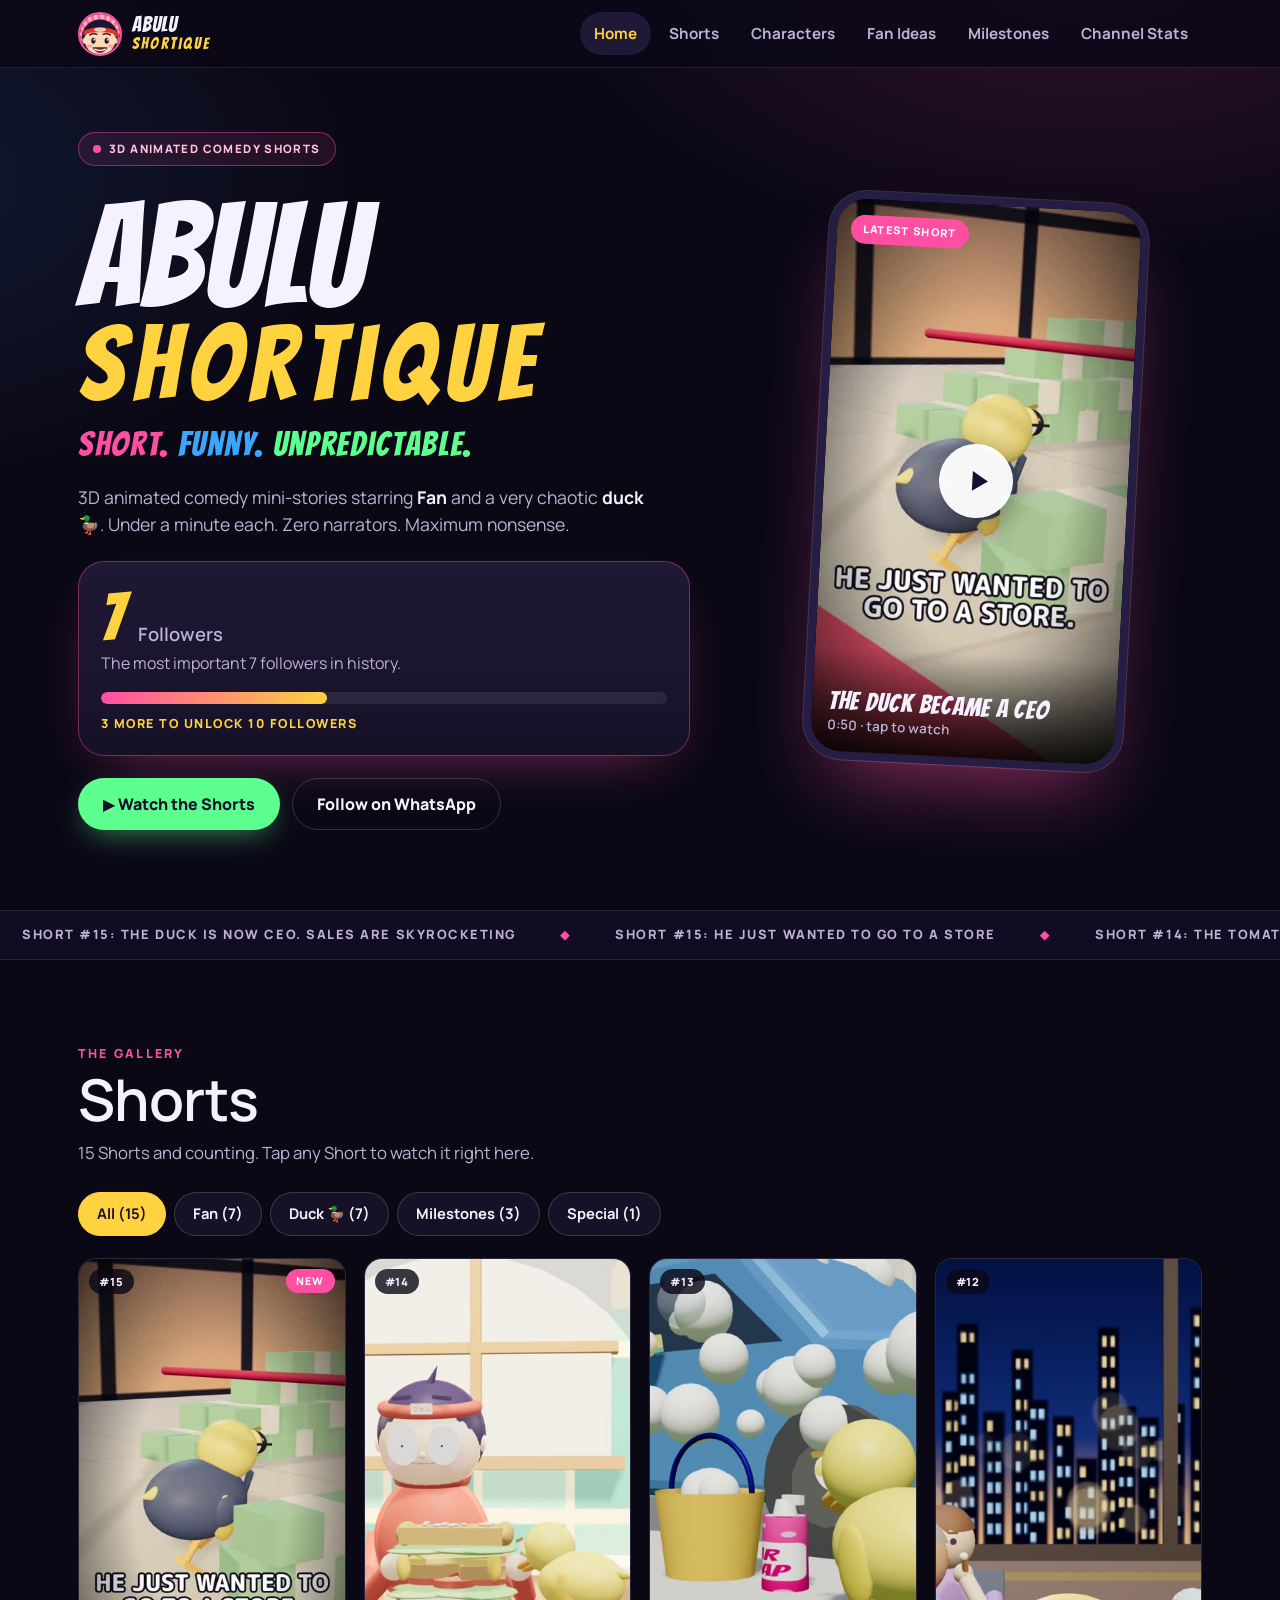
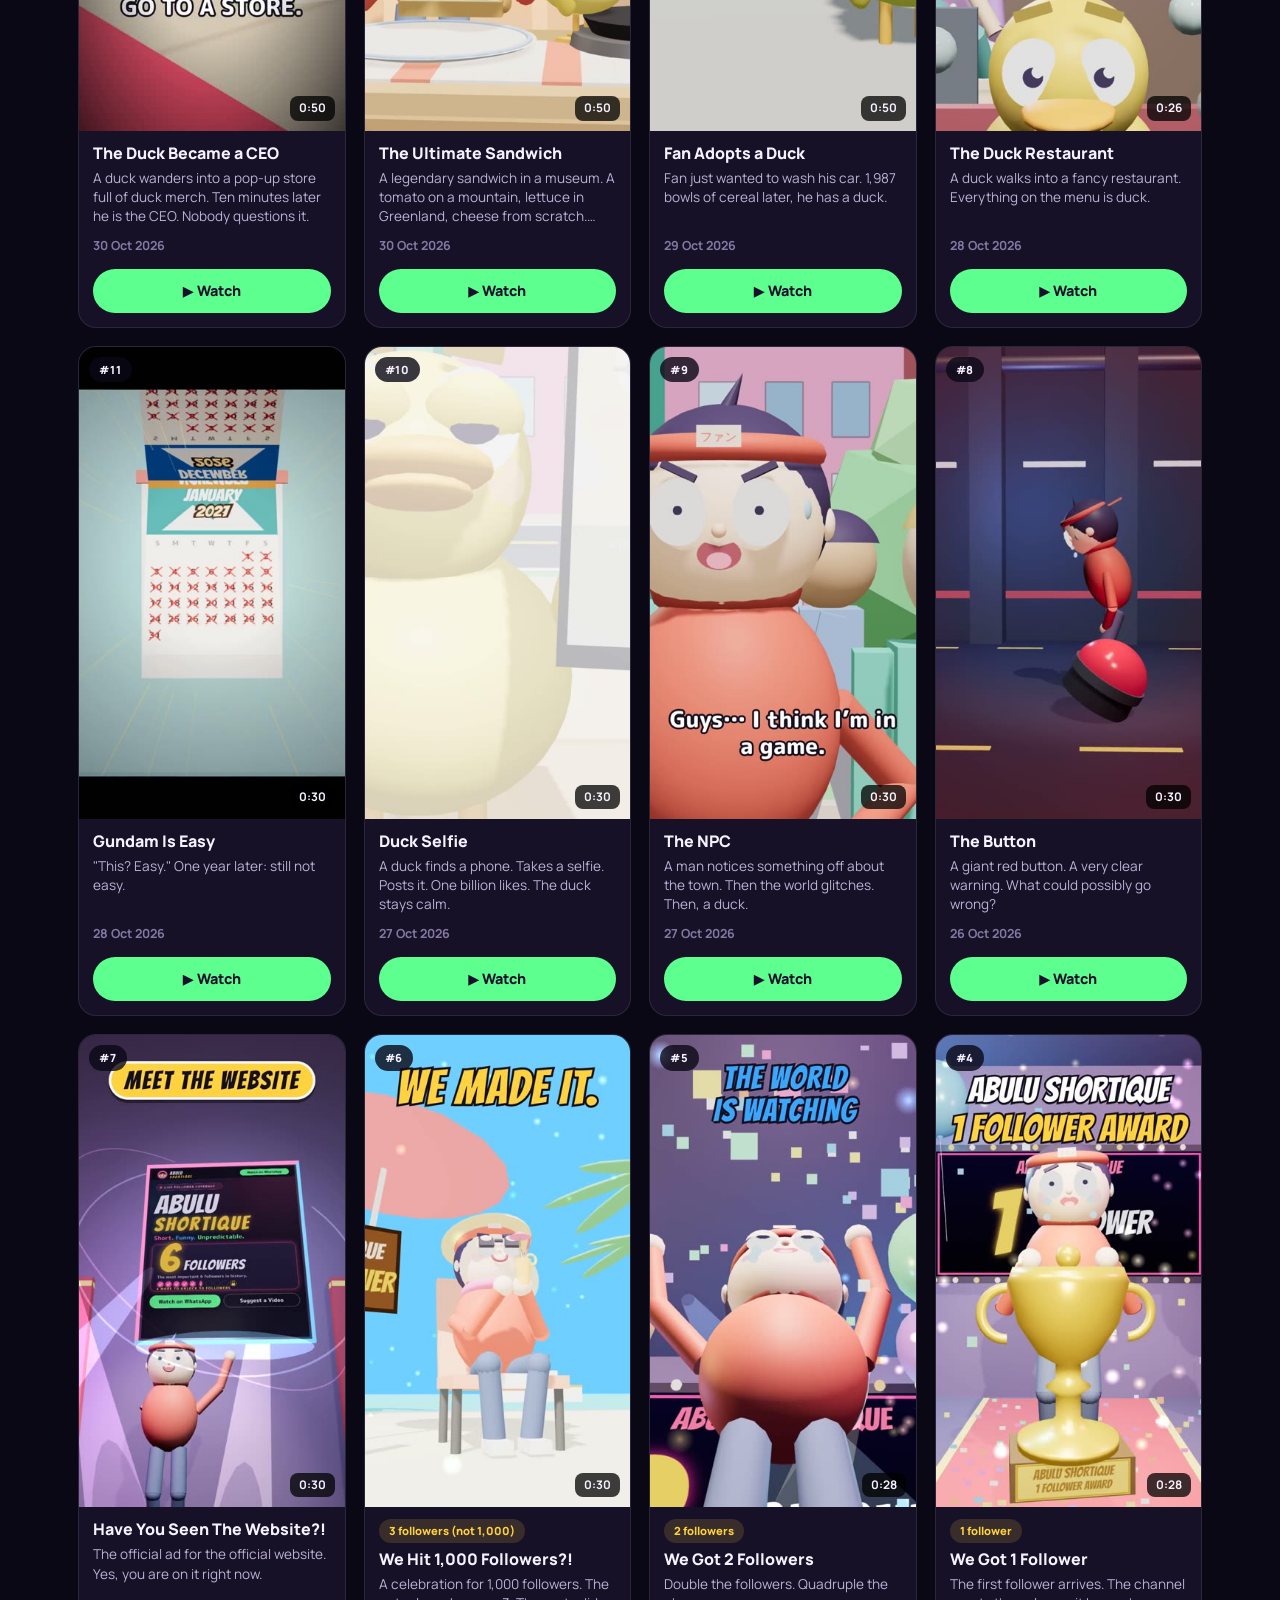
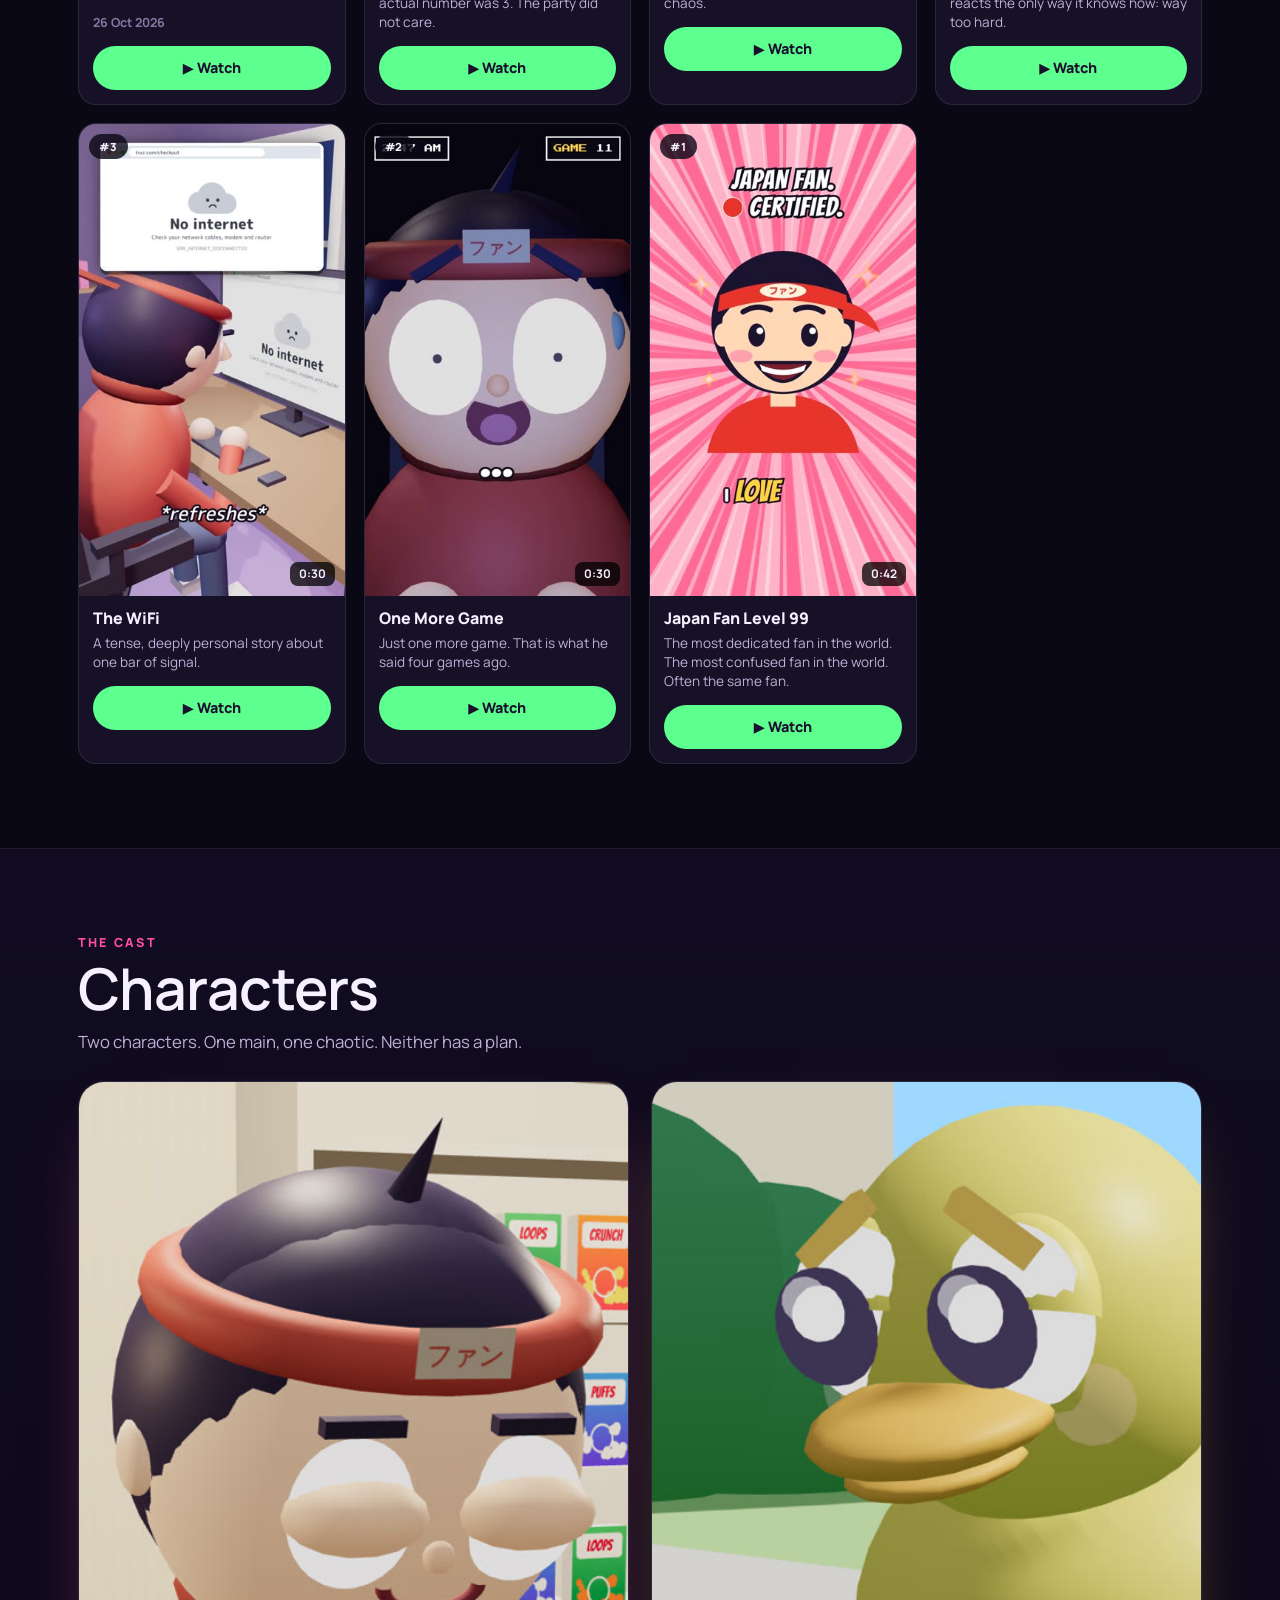
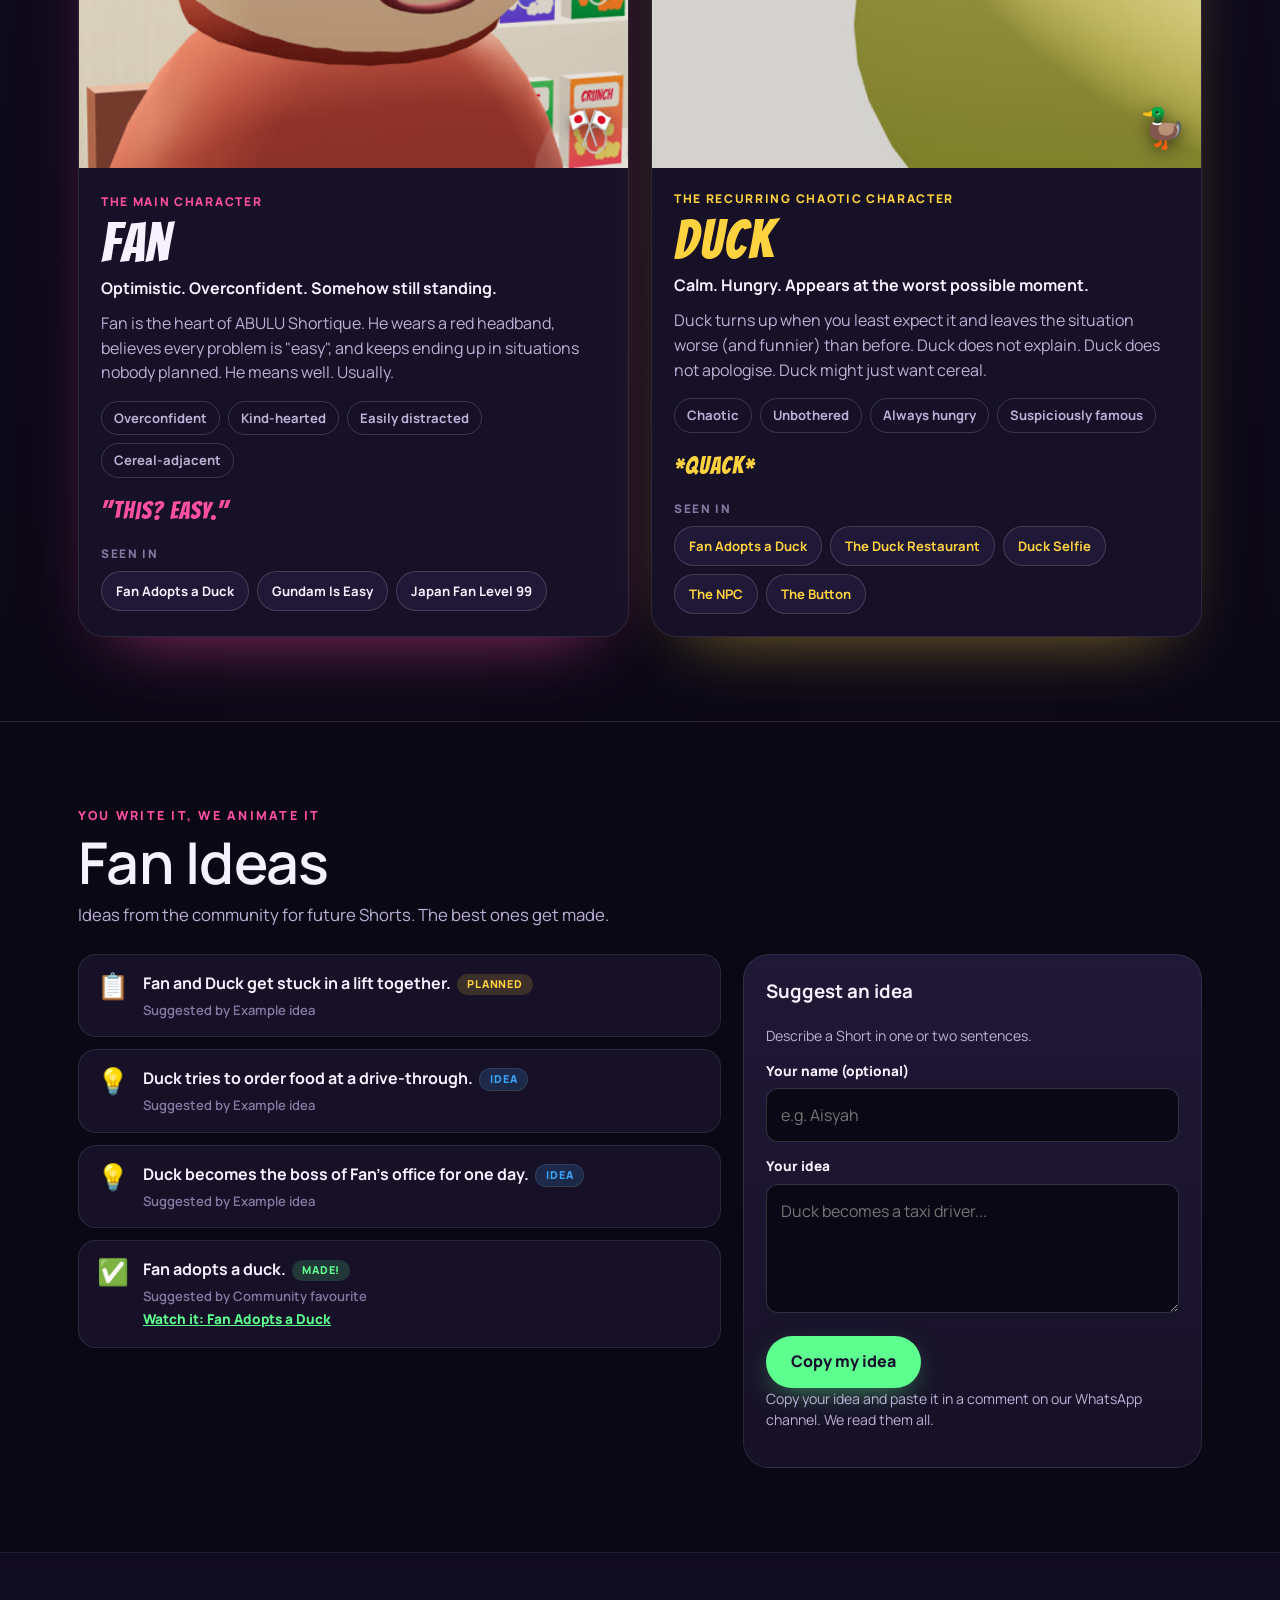
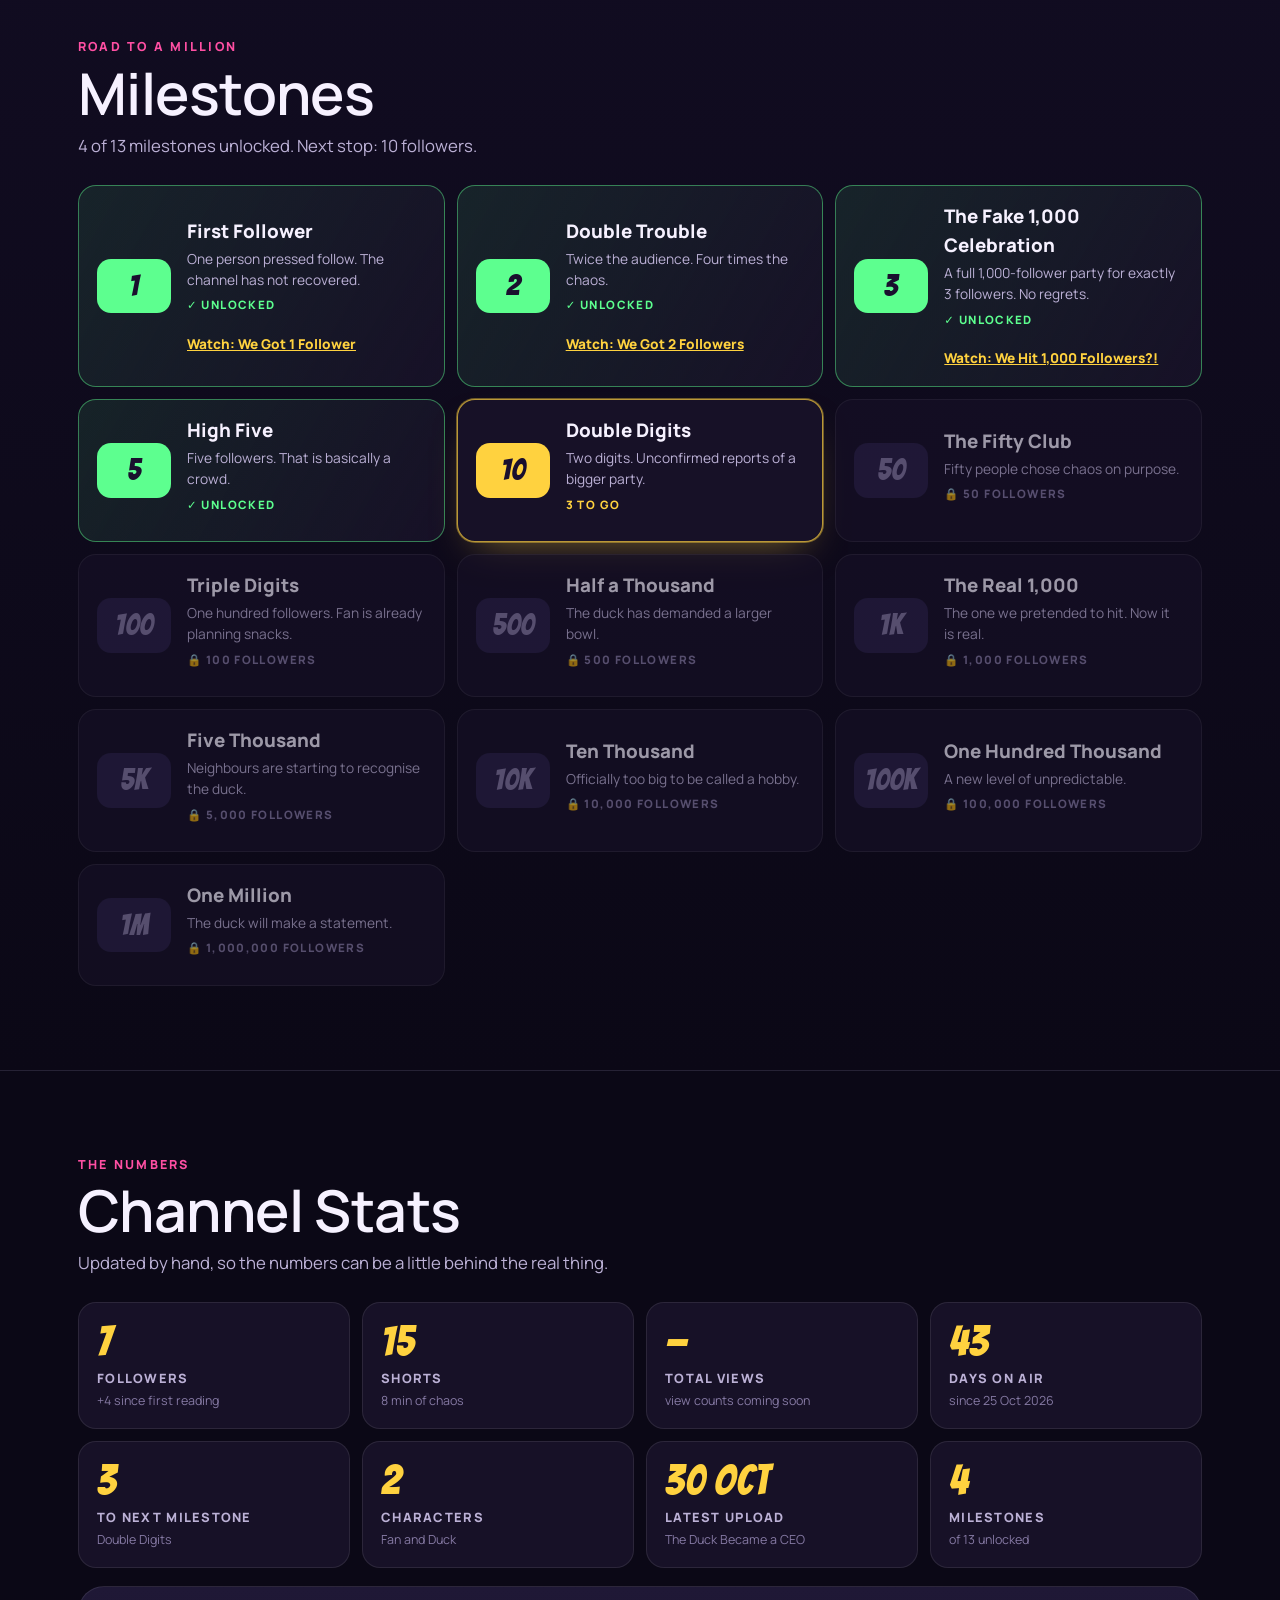
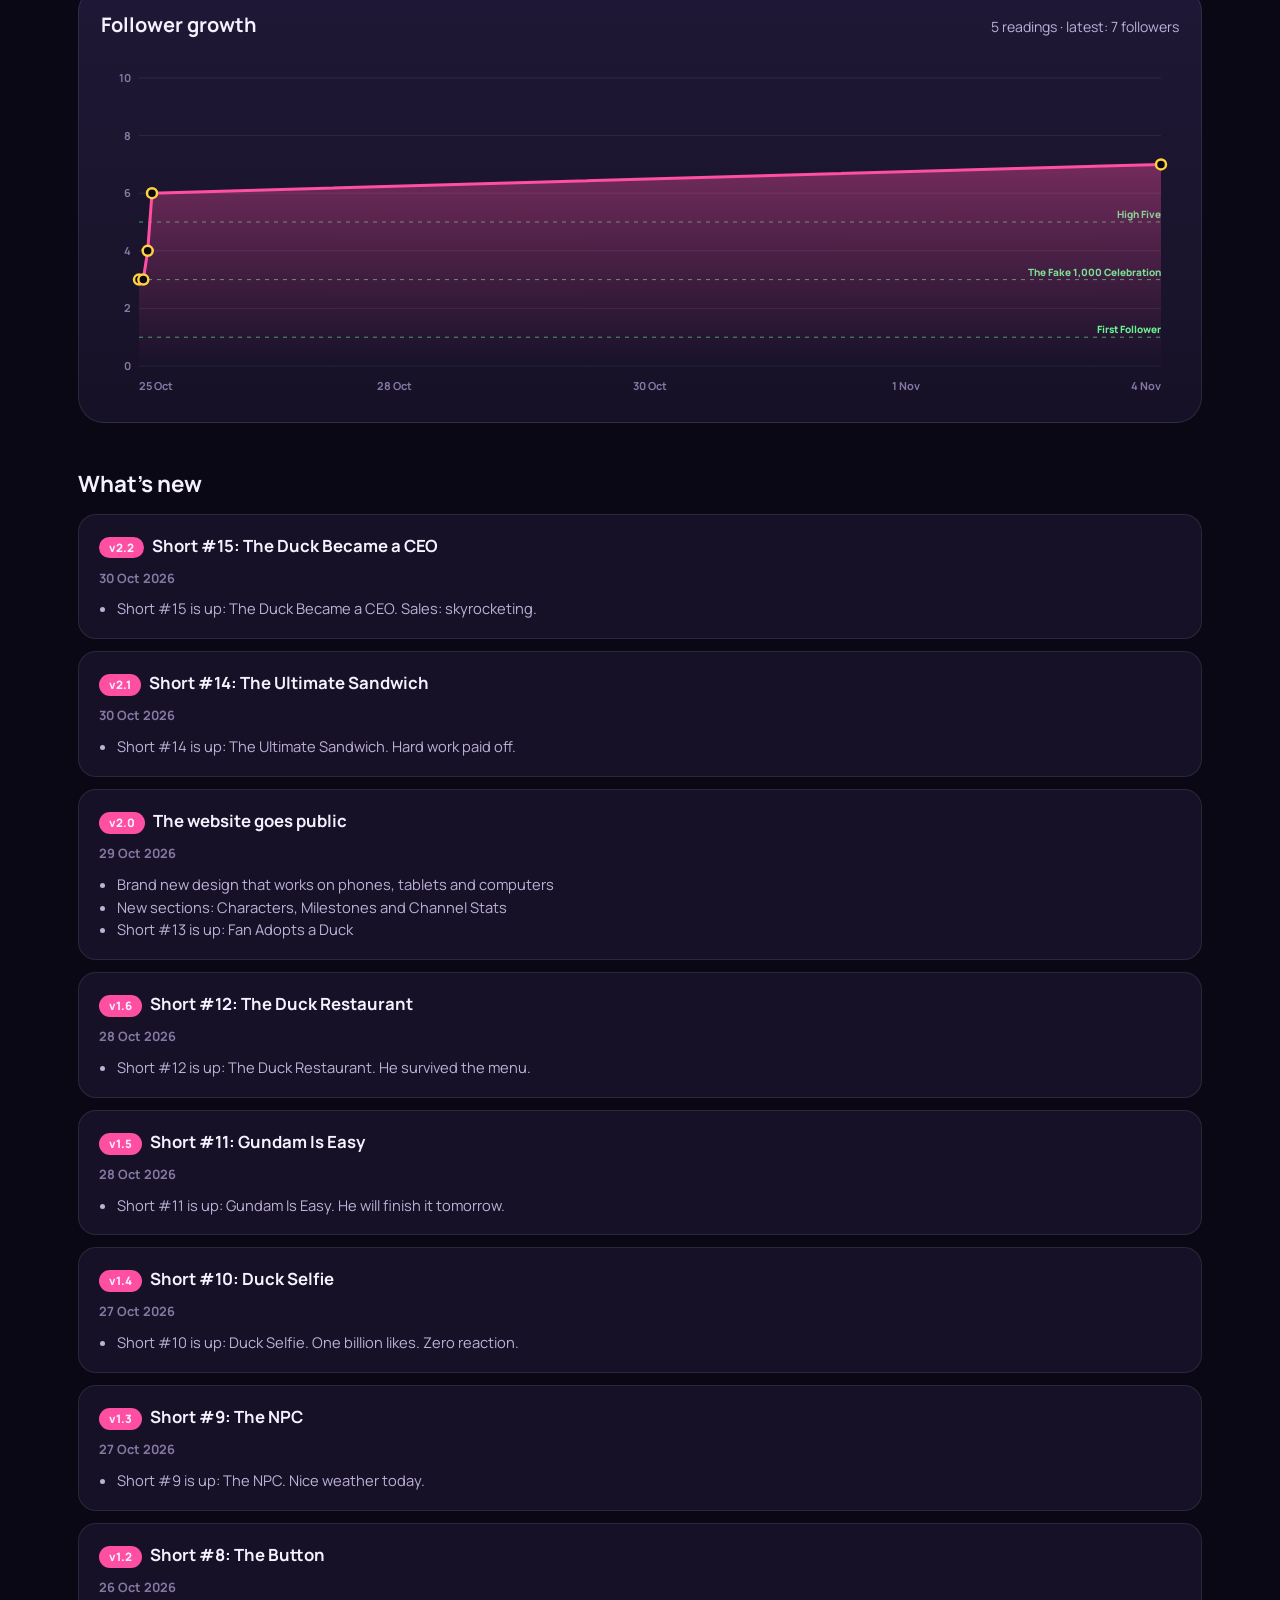
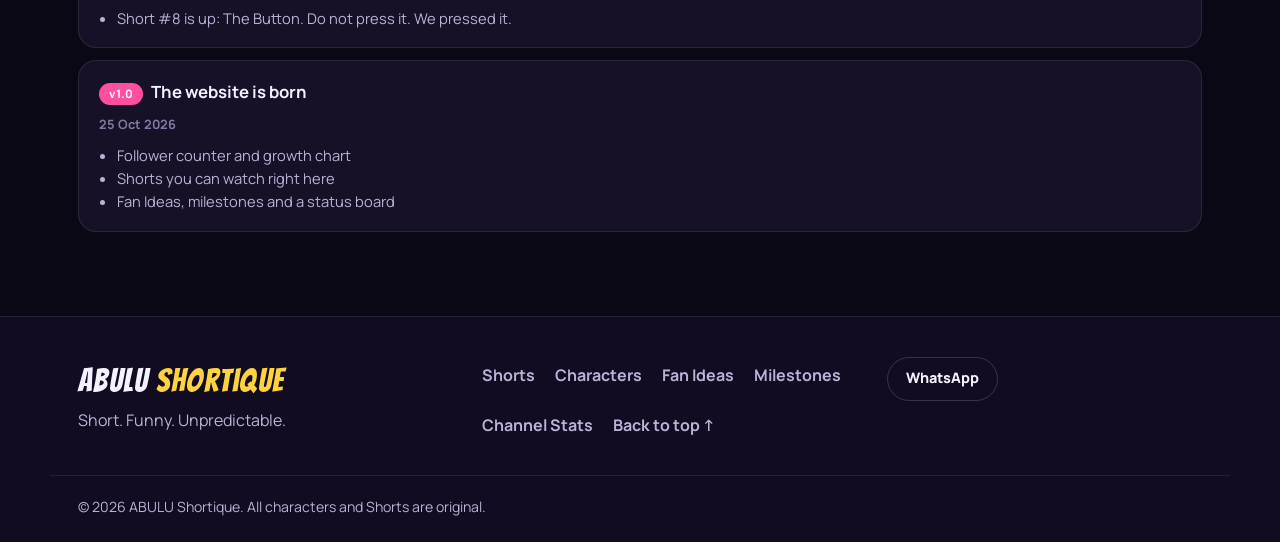
==== commit d731567d: "Publish Shorts #14-15 and update follower count Add The Ultimate Sandwich and The Duck Became a CEO " ====
--- a/index.html
+++ b/index.html
@@ -12,15 +12,15 @@
   <meta name="robots" content="index, follow, max-image-preview:large">
 
   <!-- CANONICAL URL: replace YOUR-GITHUB-USERNAME with your GitHub username (see README) -->
-  <link rel="canonical" href="https://YOUR-GITHUB-USERNAME.github.io/abulu-shortique/">
+  <link rel="canonical" href="https://abuluguin.github.io/abulu-shortique/">
 
   <!-- ============ OPEN GRAPH (WhatsApp, Facebook, Telegram previews) ============ -->
   <meta property="og:type" content="website">
   <meta property="og:site_name" content="ABULU Shortique">
   <meta property="og:title" content="ABULU Shortique | Short. Funny. Unpredictable.">
   <meta property="og:description" content="3D animated comedy Shorts starring Fan and a very chaotic duck. Watch, laugh, suggest the next one.">
-  <meta property="og:url" content="https://YOUR-GITHUB-USERNAME.github.io/abulu-shortique/">
-  <meta property="og:image" content="https://YOUR-GITHUB-USERNAME.github.io/abulu-shortique/images/og-image.jpg">
+  <meta property="og:url" content="https://abuluguin.github.io/abulu-shortique/">
+  <meta property="og:image" content="https://abuluguin.github.io/abulu-shortique/images/og-image.jpg">
   <meta property="og:image:width" content="1200">
   <meta property="og:image:height" content="630">
   <meta property="og:image:alt" content="ABULU Shortique - Short. Funny. Unpredictable.">
@@ -30,7 +30,7 @@
   <meta name="twitter:card" content="summary_large_image">
   <meta name="twitter:title" content="ABULU Shortique | Short. Funny. Unpredictable.">
   <meta name="twitter:description" content="3D animated comedy Shorts starring Fan and a very chaotic duck.">
-  <meta name="twitter:image" content="https://YOUR-GITHUB-USERNAME.github.io/abulu-shortique/images/og-image.jpg">
+  <meta name="twitter:image" content="https://abuluguin.github.io/abulu-shortique/images/og-image.jpg">
 
   <!-- ============ ICONS ============ -->
   <link rel="icon" href="favicon.svg" type="image/svg+xml">
@@ -55,7 +55,7 @@
     "@type": "WebSite",
     "name": "ABULU Shortique",
     "alternateName": "Short. Funny. Unpredictable.",
-    "url": "https://YOUR-GITHUB-USERNAME.github.io/abulu-shortique/",
+    "url": "https://abuluguin.github.io/abulu-shortique/",
     "description": "A comedy Shorts channel with 3D animated mini-stories starring Fan and a chaotic duck.",
     "inLanguage": "en"
   }
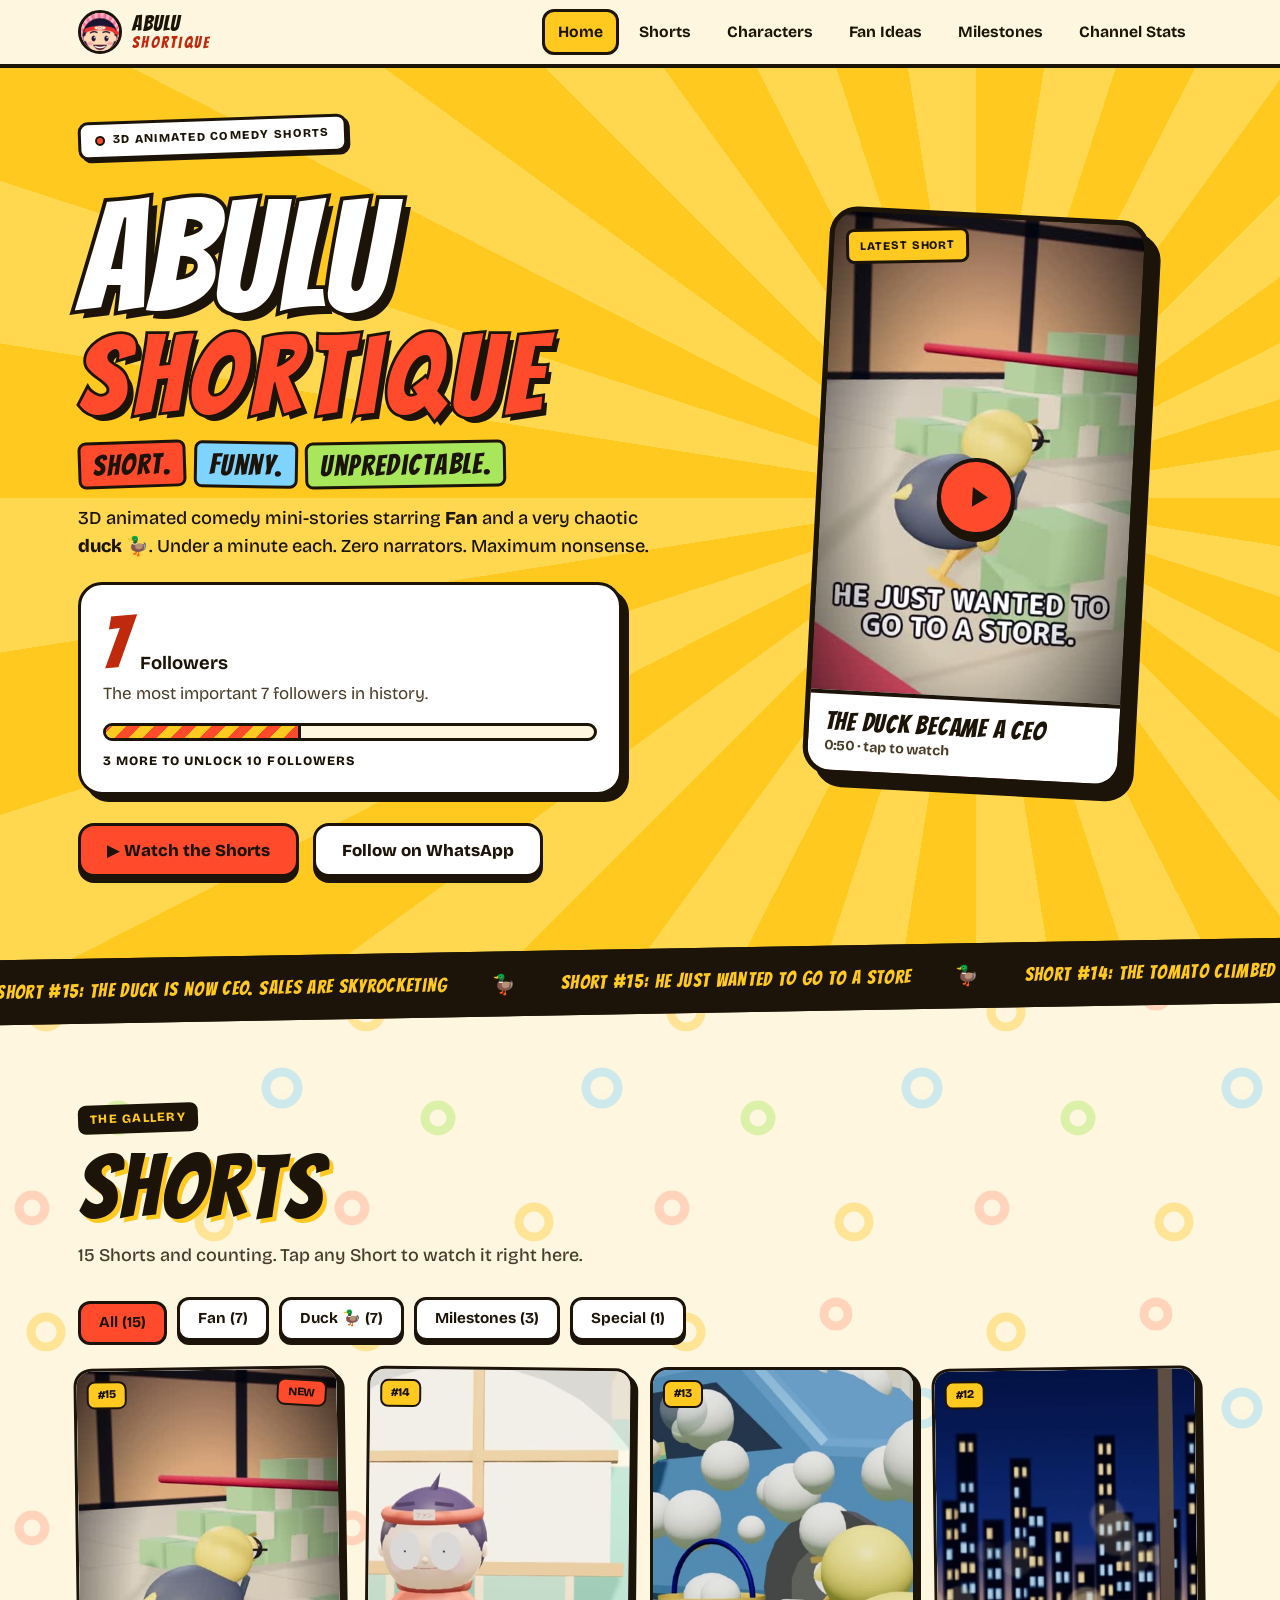
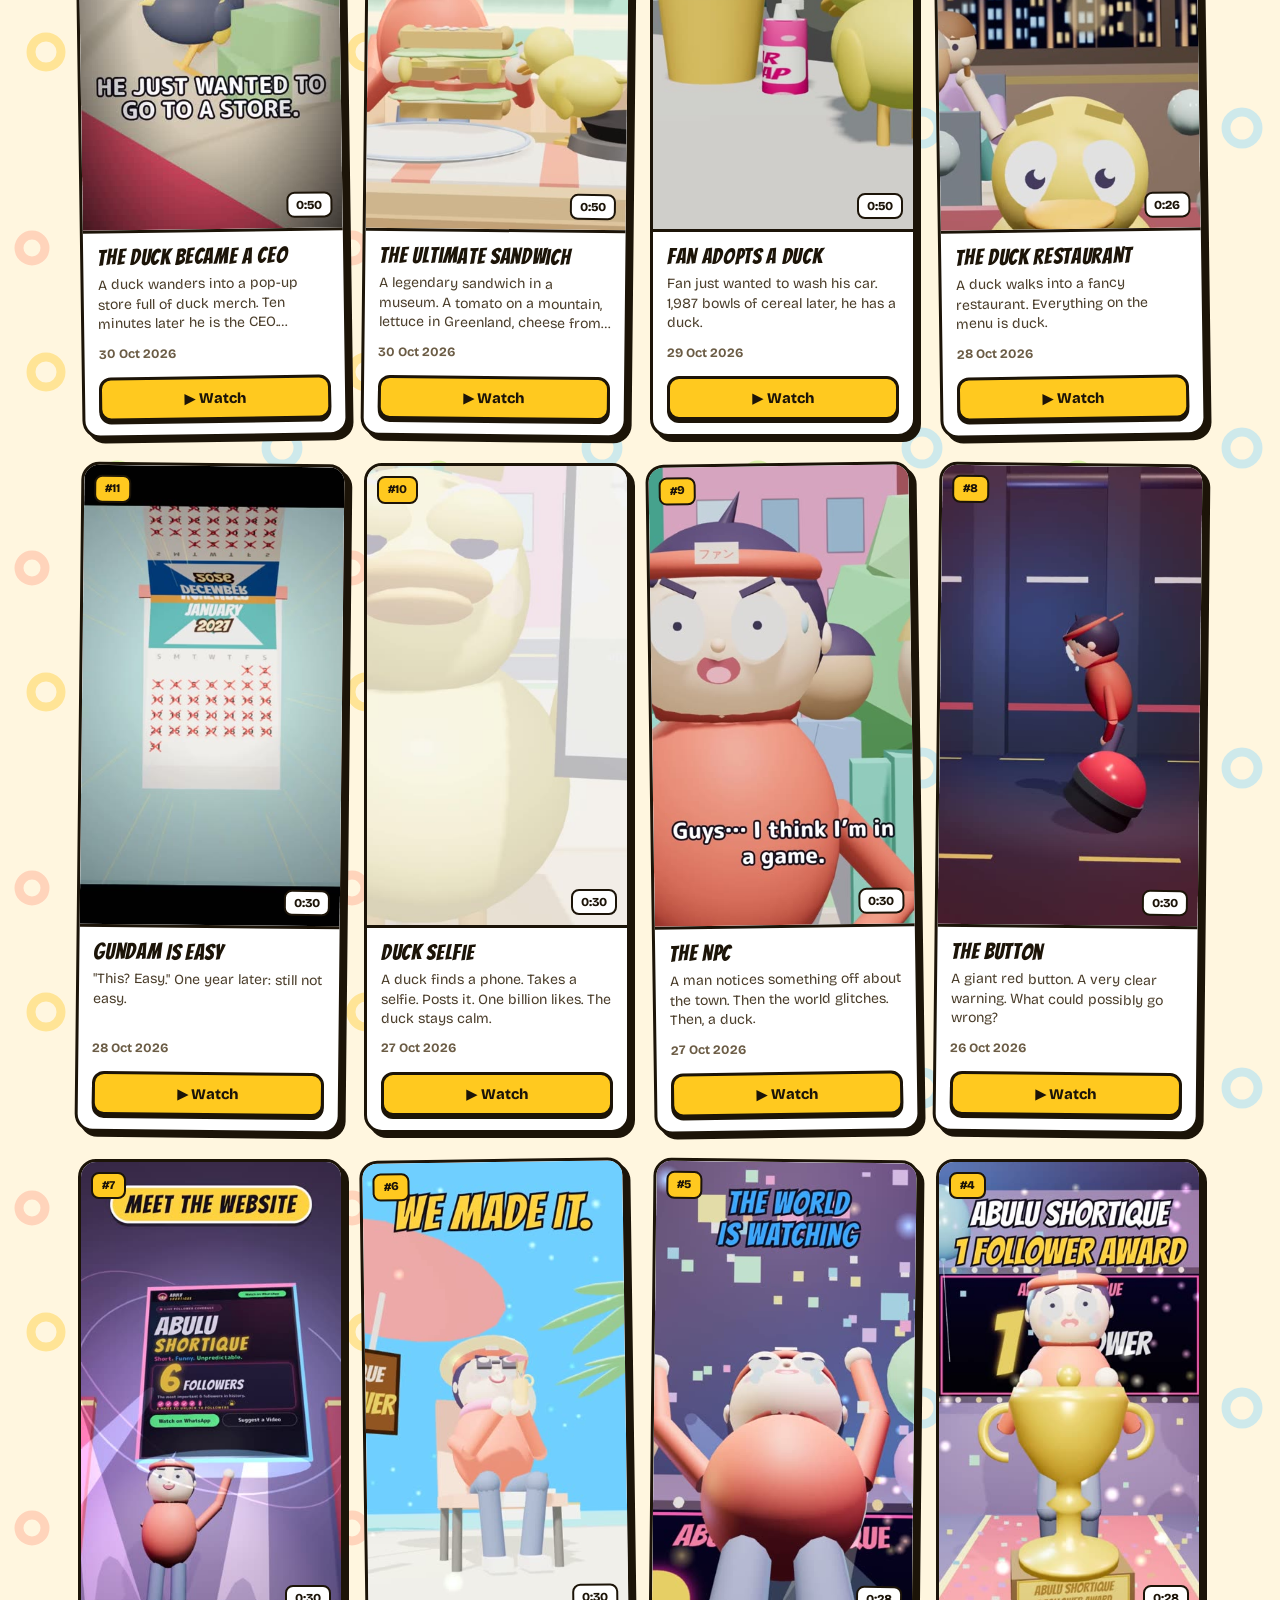
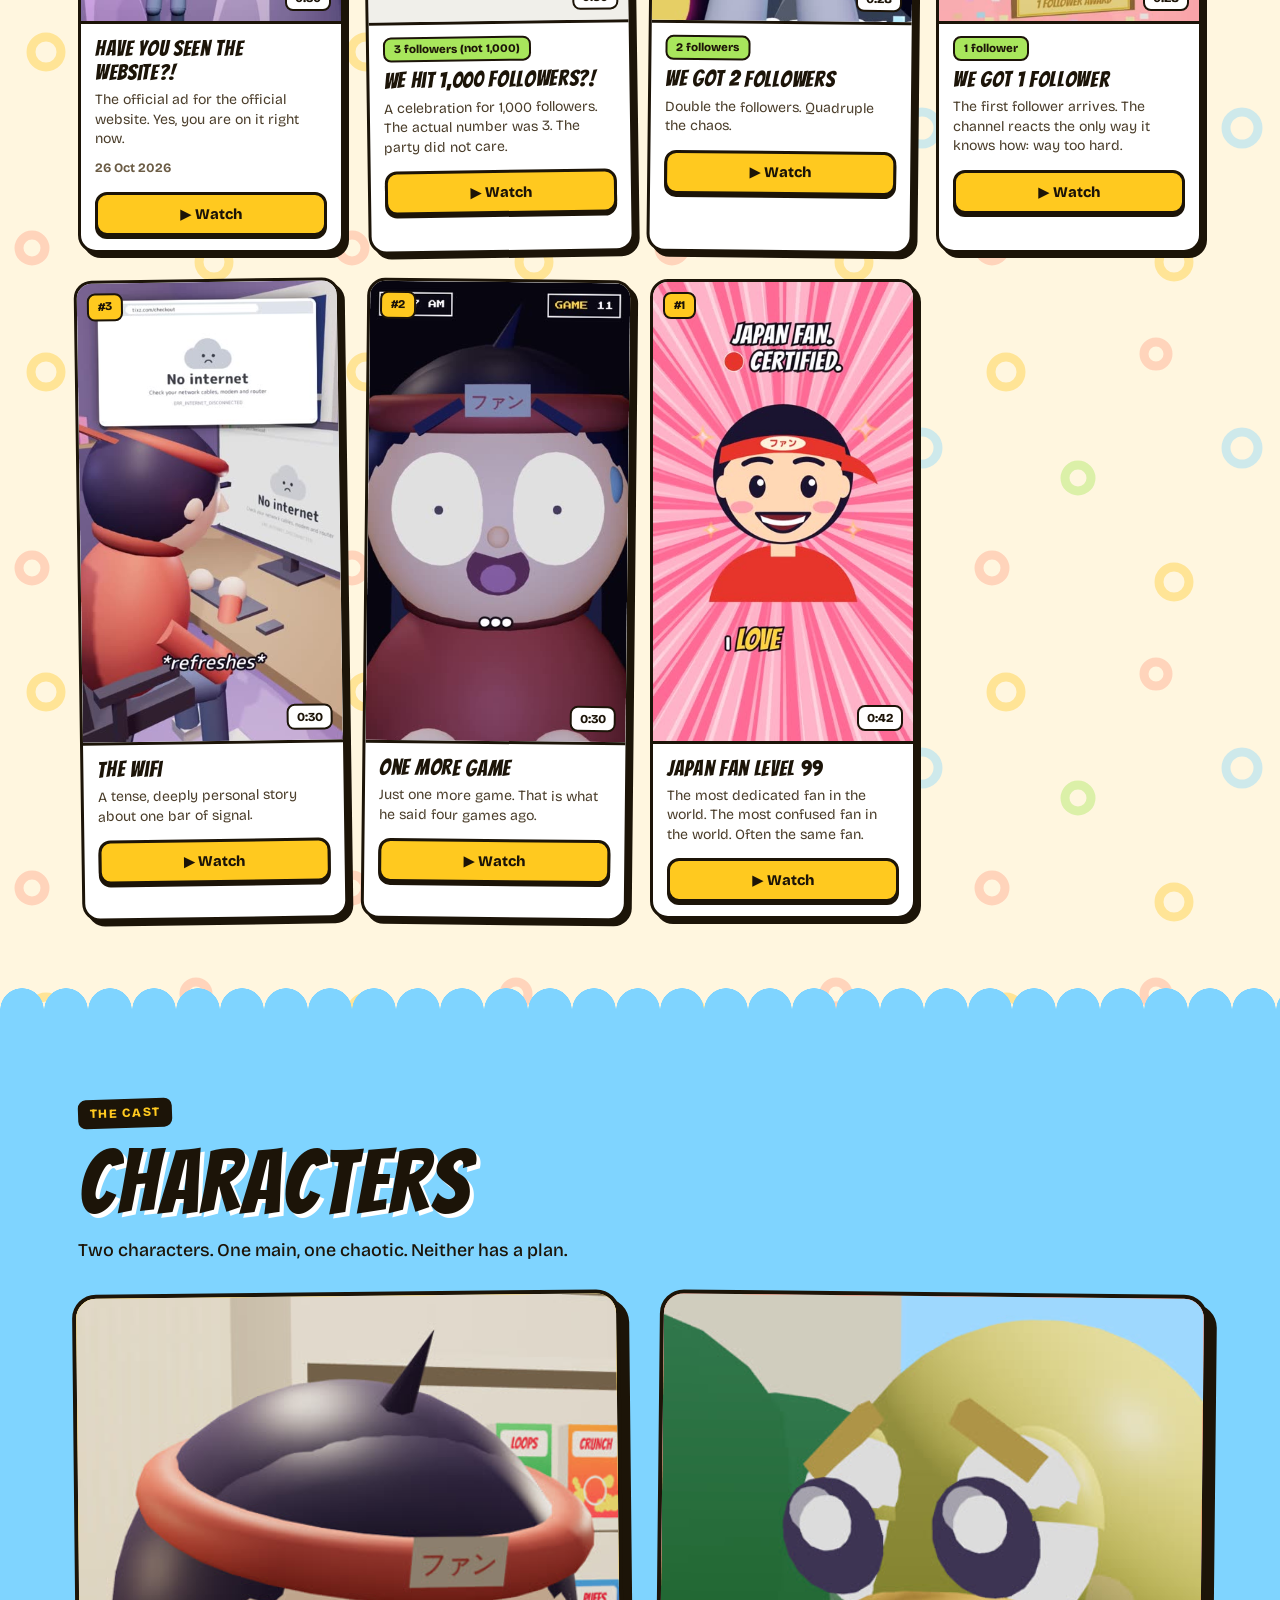
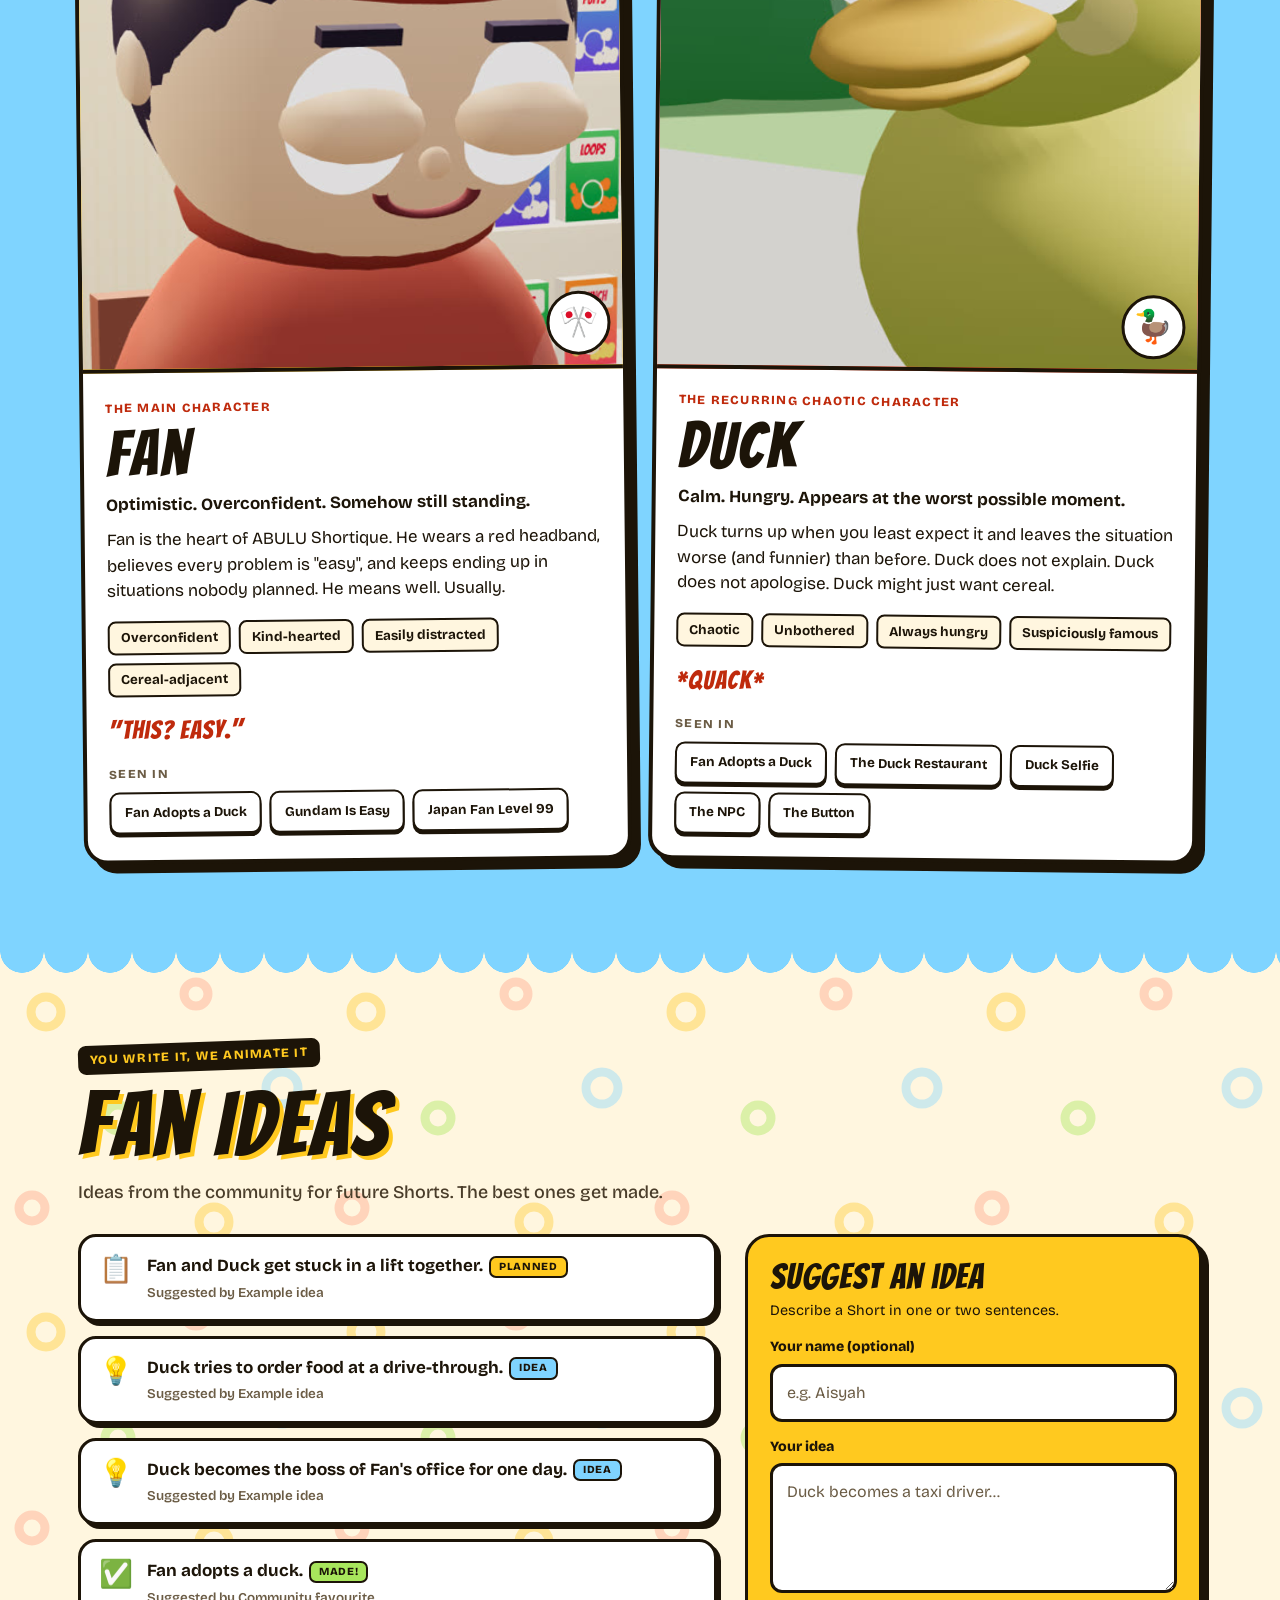
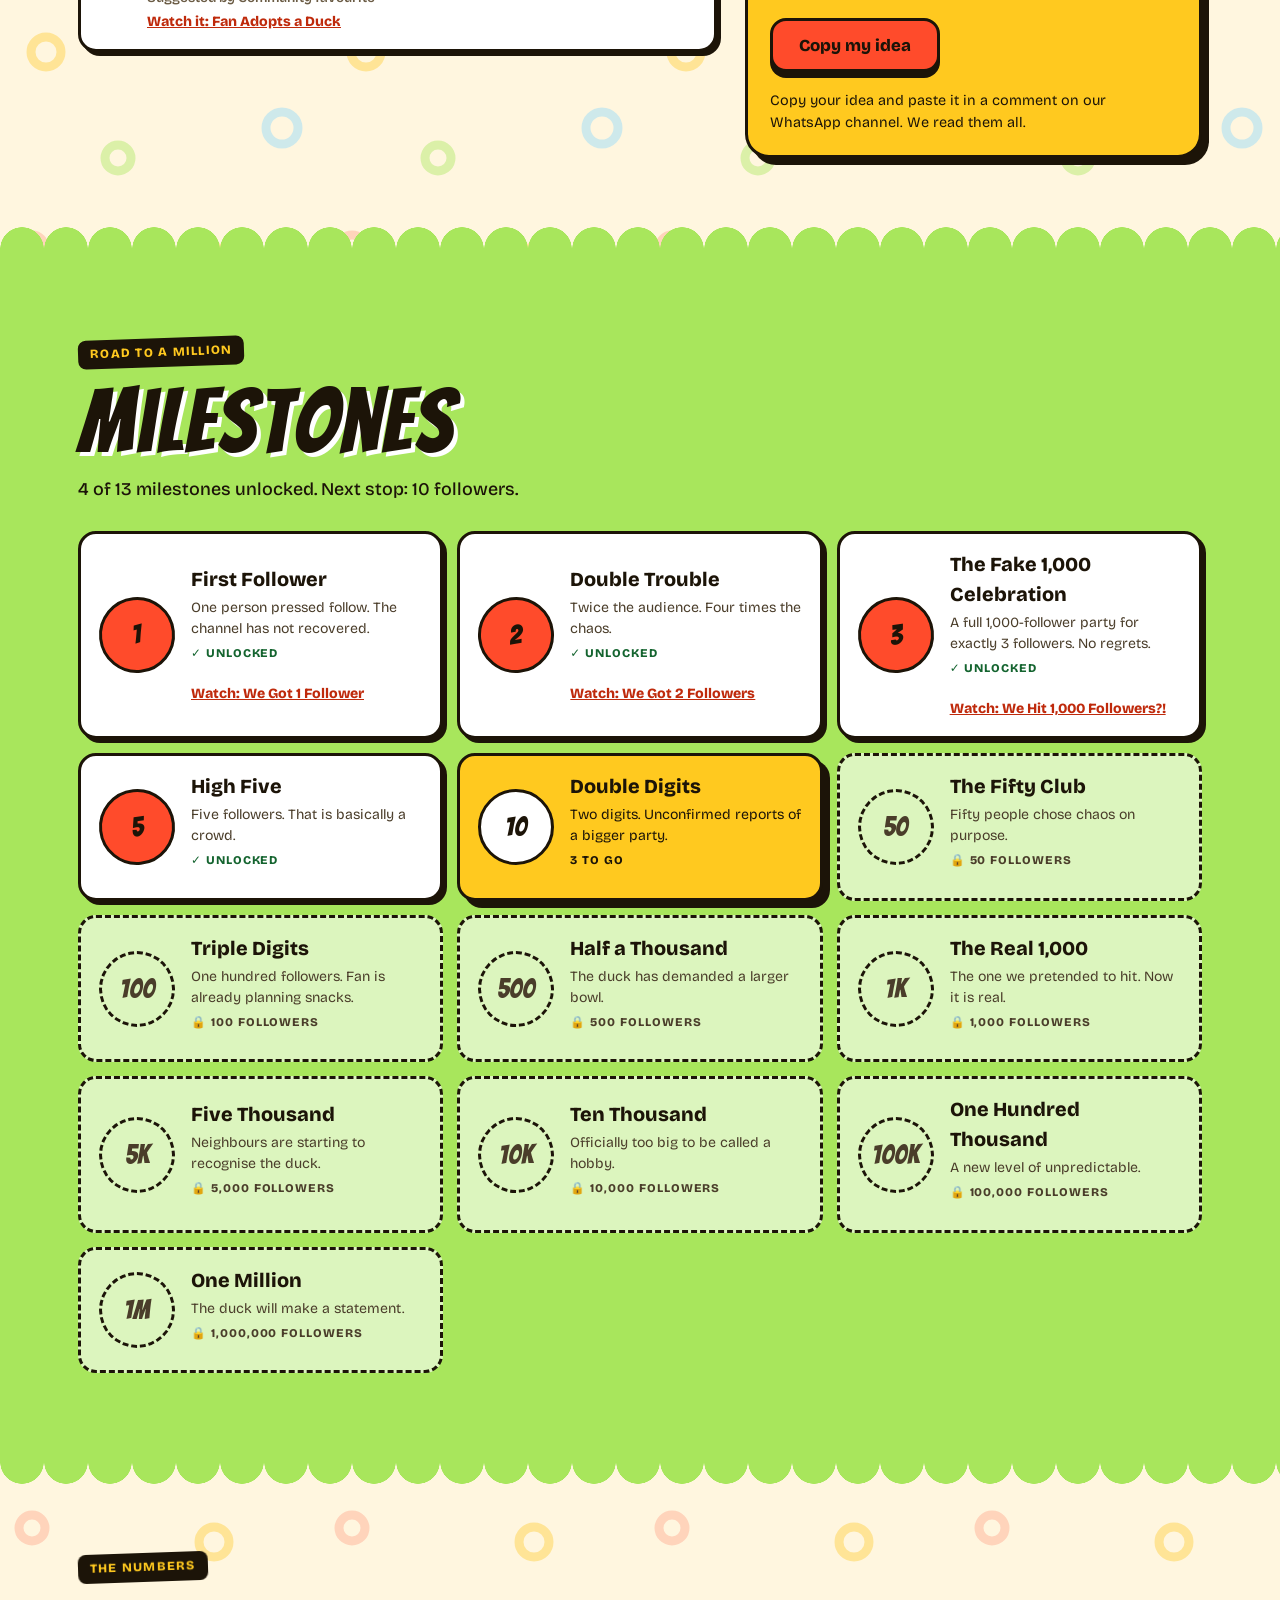
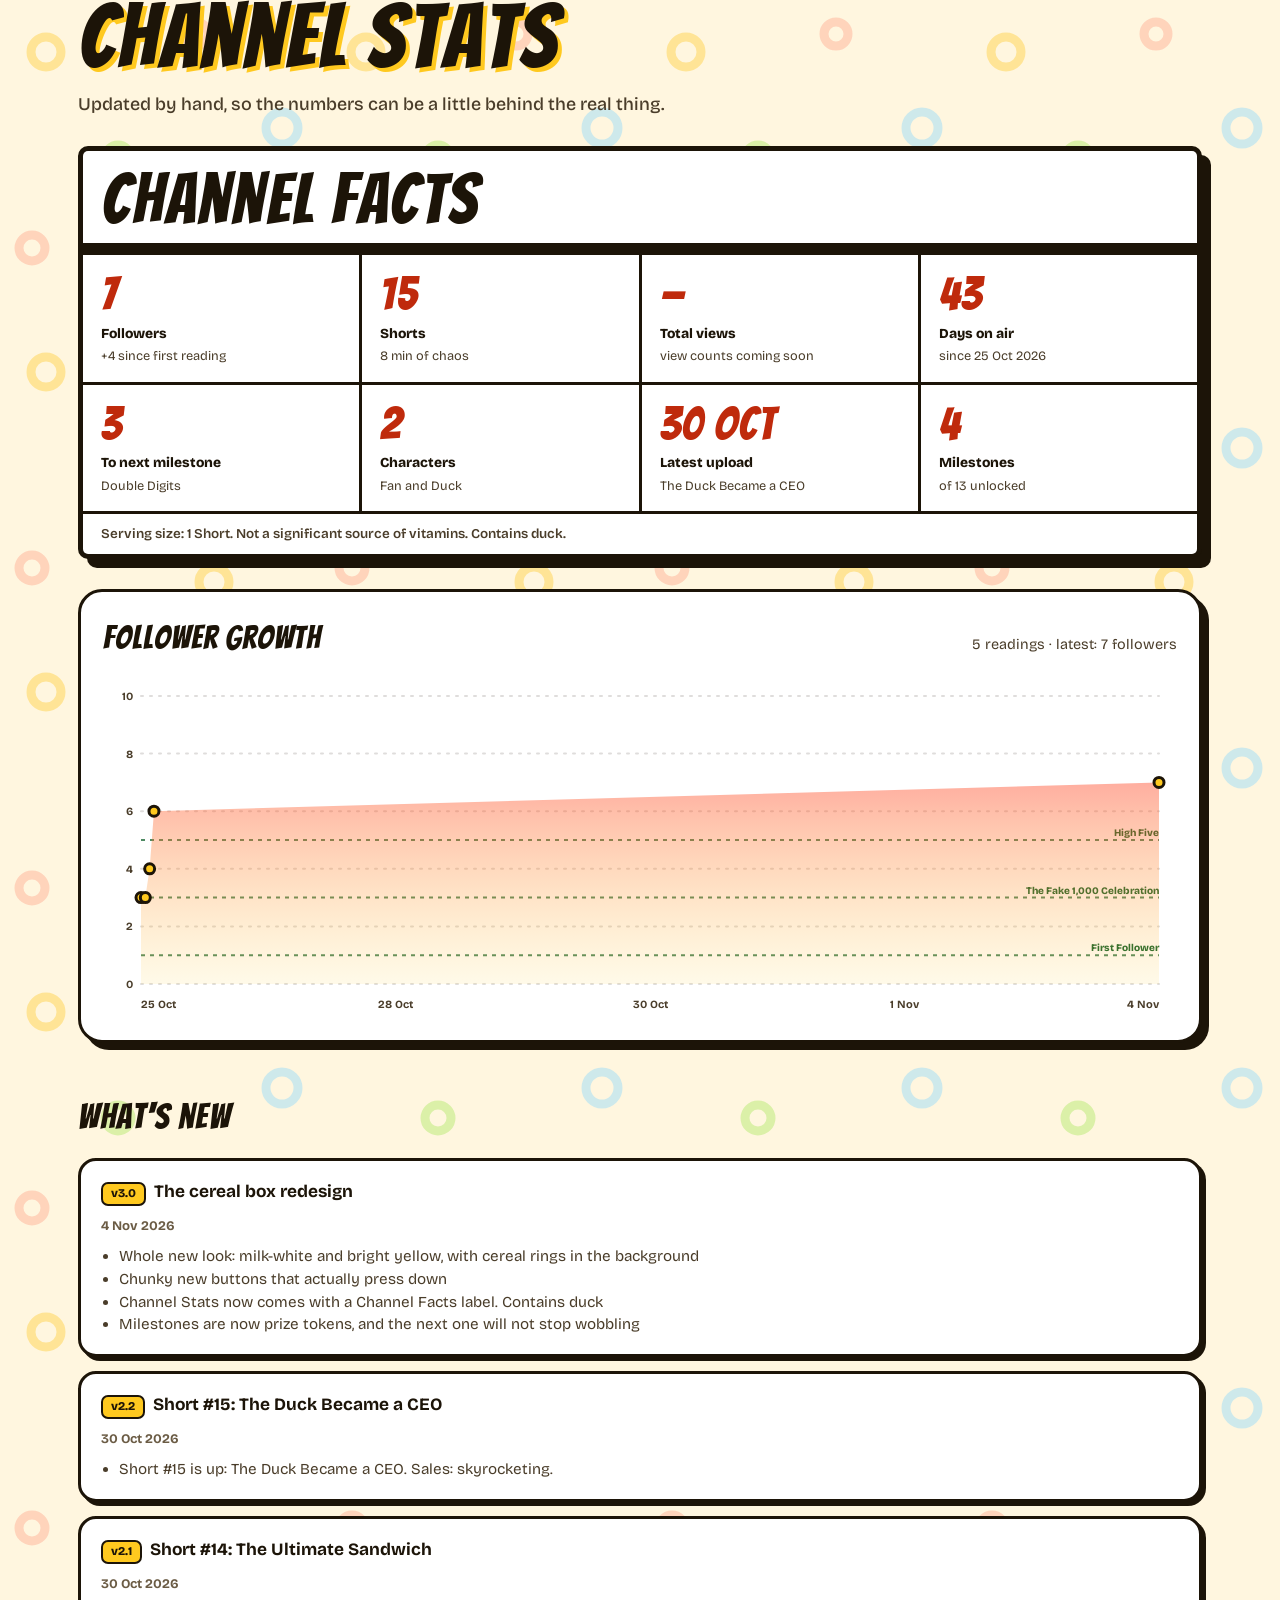
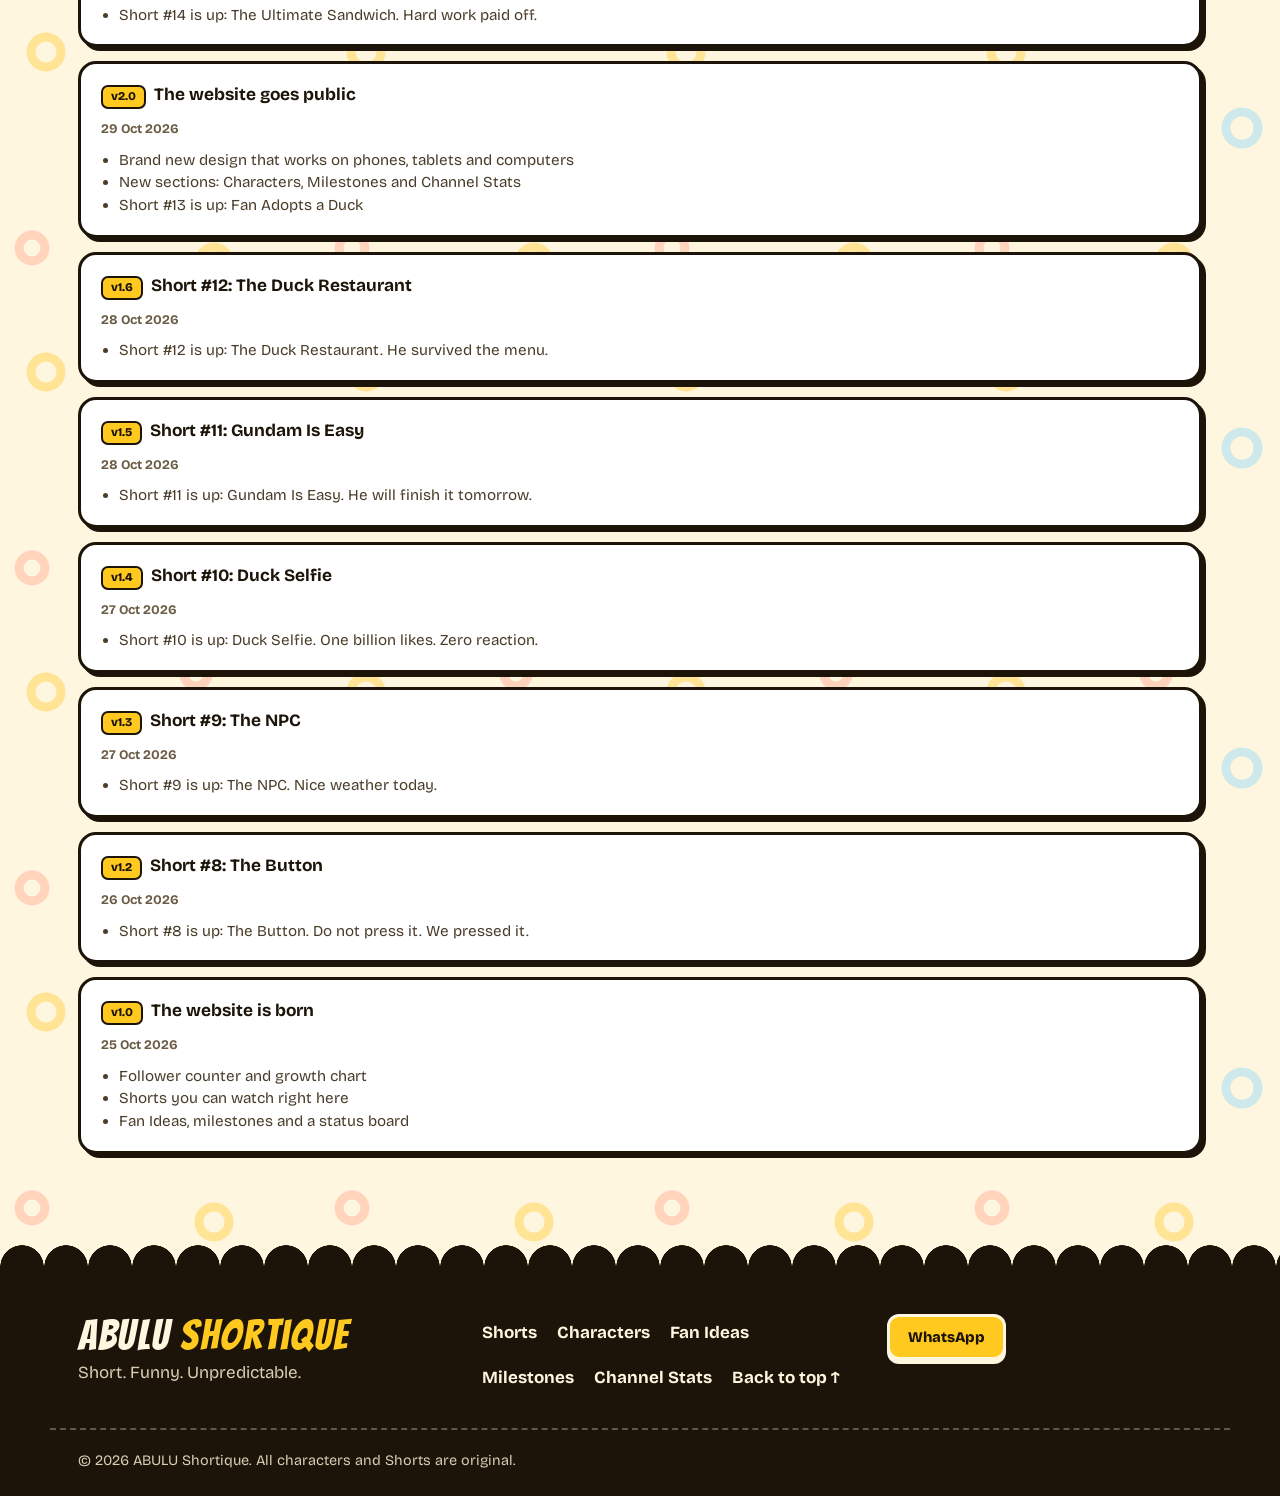
==== commit d2898066: "Redesign the site as a Saturday-morning cereal box Replace the dark neon theme with milk and yolk co" ====
--- a/index.html
+++ b/index.html
@@ -7,7 +7,7 @@
   <!-- ============ SEO BASICS ============ -->
   <title>ABULU Shortique | Short. Funny. Unpredictable.</title>
   <meta name="description" content="ABULU Shortique is a comedy Shorts channel with 3D animated mini-stories starring Fan, a chaotic duck, and a lot of cereal. Watch the Shorts, meet the characters and suggest the next idea.">
-  <meta name="theme-color" content="#0b0816">
+  <meta name="theme-color" content="#ffc91f">
   <meta name="author" content="ABULU Shortique">
   <meta name="robots" content="index, follow, max-image-preview:large">
 
@@ -39,11 +39,11 @@
   <link rel="apple-touch-icon" href="images/apple-touch-icon.png">
   <link rel="manifest" href="site.webmanifest">
 
-  <!-- ============ FONTS: Bangers is stored in /fonts, Manrope comes free from Google Fonts ============ -->
+  <!-- ============ FONTS: Bangers is stored in /fonts, Bricolage Grotesque comes free from Google Fonts ============ -->
   <link rel="preload" href="fonts/bangers.woff2" as="font" type="font/woff2" crossorigin>
   <link rel="preconnect" href="https://fonts.googleapis.com">
   <link rel="preconnect" href="https://fonts.gstatic.com" crossorigin>
-  <link rel="stylesheet" href="https://fonts.googleapis.com/css2?family=Manrope:wght@400;500;600;700;800&display=swap">
+  <link rel="stylesheet" href="https://fonts.googleapis.com/css2?family=Bricolage+Grotesque:opsz,wght@12..96,400..800&display=swap">
 
   <!-- ============ STYLES ============ -->
   <link rel="stylesheet" href="css/style.css">
@@ -260,7 +260,7 @@
 
   <!-- Shown only if JavaScript is switched off -->
   <noscript>
-    <div class="wrap" style="padding:2rem 1rem;color:#f6f1ff">
+    <div class="wrap" style="padding:2rem 1rem;color:#1c1408">
       <h2>ABULU Shortique</h2>
       <p>Short. Funny. Unpredictable. Please turn on JavaScript to watch the Shorts and see the follower chart.</p>
     </div>
--- a/css/style.css
+++ b/css/style.css
@@ -1,34 +1,33 @@
 /* =====================================================================
-   ABULU SHORTIQUE - STYLES
+   ABULU SHORTIQUE - STYLES  ("Saturday-morning cereal box" edition)
    Mobile-first: the base styles are for phones, then @media rules make
    it bigger for tablets (700px+) and computers (1000px+).
    Colours live in the :root block - change them there to restyle everything.
    ===================================================================== */
 
 :root {
-  --bg: #0b0816;
-  --bg-2: #110c21;
-  --card: #171127;
-  --card-2: #1f1836;
-  --card-3: #2a2147;
-  --line: rgba(255, 255, 255, .09);
-  --line-2: rgba(255, 255, 255, .16);
-  --fg: #f6f1ff;
-  --fg-2: #bcb1d6;
-  --fg-3: #8579a3;
-  --pink: #ff4fa3;
-  --gold: #ffd23f;
-  --mint: #5dff8f;
-  --blue: #3aa7ff;
-  --on-accent: #1a0f2e;
+  --milk: #fff6df;
+  --paper: #ffffff;
+  --yolk: #ffc91f;
+  --yolk-2: #ffd850;
+  --tomato: #ff4b2b;
+  --tomato-d: #bf2a0c;
+  --sky: #7fd4ff;
+  --lettuce: #a8e65c;
+  --lettuce-d: #14642f;
+  --ink: #1c1408;
+  --ink-2: #4a3d2a;
+  --ink-3: #6b5c45;
+  --line: 3px solid var(--ink);
   --display: 'Bangers', 'Impact', 'Arial Narrow Bold', system-ui, sans-serif;
-  --body: 'Manrope', system-ui, -apple-system, 'Segoe UI', Roboto, Helvetica, Arial, sans-serif;
-  --r-lg: 26px;
+  --body: 'Bricolage Grotesque', system-ui, -apple-system, 'Segoe UI', Helvetica, Arial, sans-serif;
+  --r-lg: 24px;
   --r-md: 18px;
   --r-sm: 12px;
   --gutter: 18px;
   --header-h: 68px;
   --ease: cubic-bezier(.2, .8, .2, 1);
+  --boing: cubic-bezier(.3, 1.6, .5, 1);
 }
 
 /* Bangers is hosted on this website itself (fonts/bangers.woff2) so the logo always looks right */
@@ -38,284 +37,332 @@
 html { scroll-behavior: smooth; scroll-padding-top: calc(var(--header-h) + 8px); -webkit-text-size-adjust: 100%; }
 body {
   margin: 0;
-  background:
-    radial-gradient(900px 500px at 85% -5%, rgba(255, 79, 163, .16), transparent 60%),
-    radial-gradient(800px 500px at -10% 20%, rgba(58, 167, 255, .12), transparent 60%),
-    var(--bg);
-  background-attachment: fixed;
-  color: var(--fg);
+  /* the background: scattered cereal rings on milk */
+  background-color: var(--milk);
+  background-image: url("data:image/svg+xml,%3Csvg xmlns='http://www.w3.org/2000/svg' width='320' height='320' fill='none' stroke-width='9'%3E%3Ccircle cx='46' cy='52' r='15' stroke='%23ffc91f' stroke-opacity='.38'/%3E%3Ccircle cx='196' cy='34' r='12' stroke='%23ff4b2b' stroke-opacity='.2'/%3E%3Ccircle cx='282' cy='128' r='16' stroke='%237fd4ff' stroke-opacity='.38'/%3E%3Ccircle cx='118' cy='158' r='13' stroke='%23a8e65c' stroke-opacity='.42'/%3E%3Ccircle cx='32' cy='248' r='13' stroke='%23ff4b2b' stroke-opacity='.2'/%3E%3Ccircle cx='214' cy='262' r='15' stroke='%23ffc91f' stroke-opacity='.38'/%3E%3C/svg%3E");
+  background-size: 320px 320px;
+  color: var(--ink);
   font-family: var(--body);
-  font-size: 16px;
-  line-height: 1.55;
+  font-size: 17px;
+  line-height: 1.5;
   overflow-x: hidden;
 }
 img, video { max-width: 100%; display: block; }
 a { color: inherit; }
 button { font: inherit; color: inherit; }
 h1, h2, h3, p { margin-top: 0; }
-:focus-visible { outline: 3px solid var(--gold); outline-offset: 3px; border-radius: 6px; }
+:focus-visible { outline: 3px solid var(--ink); outline-offset: 3px; border-radius: 6px; }
 
 .wrap { width: 100%; max-width: 1180px; margin: 0 auto; padding-left: max(var(--gutter), env(safe-area-inset-left)); padding-right: max(var(--gutter), env(safe-area-inset-right)); }
-.gold { color: var(--gold); }
-.muted { color: var(--fg-2); }
-.small { font-size: .88rem; }
-.skip { position: absolute; left: -999px; top: 8px; background: var(--gold); color: var(--on-accent); padding: 8px 14px; border-radius: 8px; z-index: 200; font-weight: 800; }
+.gold { color: var(--tomato-d); }
+.muted { color: var(--ink-2); }
+.small { font-size: .9rem; }
+.skip { position: absolute; left: -999px; top: 8px; background: var(--ink); color: var(--yolk); padding: 8px 14px; border-radius: 8px; z-index: 200; font-weight: 800; }
 .skip:focus { left: 8px; }
 
 /* ---------- Header ---------- */
 .site-header {
   position: sticky; top: 0; z-index: 50;
   height: var(--header-h);
-  background: rgba(11, 8, 22, .82);
-  -webkit-backdrop-filter: blur(14px); backdrop-filter: blur(14px);
-  border-bottom: 1px solid var(--line);
+  background: var(--milk);
+  border-bottom: 4px solid var(--ink);
   padding-top: env(safe-area-inset-top);
 }
 .header-row { height: 100%; display: flex; align-items: center; justify-content: space-between; gap: 12px; }
 .brand { display: flex; align-items: center; gap: 10px; text-decoration: none; }
-.brand-img { width: 44px; height: 44px; border-radius: 50%; border: 2px solid var(--pink); object-fit: cover; }
-.brand-t { display: flex; flex-direction: column; line-height: .95; font-family: var(--display); font-size: 1.3rem; letter-spacing: .04em; }
-.brand-t .gold { font-size: 1rem; letter-spacing: .14em; }
-
-.burger { width: 46px; height: 46px; border-radius: 14px; border: 1px solid var(--line-2); background: var(--card); display: grid; place-content: center; gap: 5px; cursor: pointer; }
-.burger span { display: block; width: 20px; height: 2px; background: var(--fg); border-radius: 2px; transition: transform .3s var(--ease), opacity .2s; }
-.burger[aria-expanded="true"] span:nth-child(1) { transform: translateY(7px) rotate(45deg); }
+.brand-img { width: 44px; height: 44px; border-radius: 50%; border: var(--line); object-fit: cover; }
+.brand-t { display: flex; flex-direction: column; line-height: .95; font-family: var(--display); font-size: 1.35rem; letter-spacing: .04em; }
+.brand-t .gold { font-size: 1.02rem; letter-spacing: .14em; }
+
+.burger { width: 46px; height: 46px; border-radius: 12px; border: var(--line); background: var(--yolk); box-shadow: 0 4px 0 var(--ink); display: grid; place-content: center; gap: 5px; cursor: pointer; }
+.burger span { display: block; width: 20px; height: 3px; background: var(--ink); border-radius: 2px; transition: transform .3s var(--ease), opacity .2s; }
+.burger[aria-expanded="true"] span:nth-child(1) { transform: translateY(8px) rotate(45deg); }
 .burger[aria-expanded="true"] span:nth-child(2) { opacity: 0; }
-.burger[aria-expanded="true"] span:nth-child(3) { transform: translateY(-7px) rotate(-45deg); }
+.burger[aria-expanded="true"] span:nth-child(3) { transform: translateY(-8px) rotate(-45deg); }
 
 /* mobile menu = drop-down panel */
 .nav {
   position: absolute; left: 0; right: 0; top: 100%;
   display: none; flex-direction: column;
-  background: rgba(17, 12, 33, .97);
-  border-bottom: 1px solid var(--line-2);
+  background: var(--milk);
+  border-bottom: 4px solid var(--ink);
   padding: 10px var(--gutter) 18px;
 }
 .nav.open { display: flex; animation: drop .25s var(--ease); }
-.nav a { text-decoration: none; padding: 14px 6px; font-weight: 700; font-size: 1.05rem; border-bottom: 1px solid var(--line); color: var(--fg-2); }
+.nav a { text-decoration: none; padding: 14px 6px; font-weight: 700; font-size: 1.08rem; border-bottom: 2px dashed rgba(28, 20, 8, .25); color: var(--ink); }
 .nav a:last-child { border-bottom: 0; }
-.nav a.active, .nav a:hover { color: var(--gold); }
+.nav a.active, .nav a:hover { color: var(--tomato-d); }
 @keyframes drop { from { opacity: 0; transform: translateY(-8px); } to { opacity: 1; transform: none; } }
 
 /* ---------- Buttons / small things ---------- */
+/* Chunky buttons: the hard shadow is the "side" of the button, so pressing
+   pushes it down onto the page. */
 .btn {
   display: inline-flex; align-items: center; justify-content: center; gap: 8px;
-  min-height: 52px; padding: 0 24px; border-radius: 999px;
-  border: 1px solid transparent; font-weight: 800; font-size: 1rem;
-  text-decoration: none; cursor: pointer;
-  transition: transform .2s var(--ease), box-shadow .2s, background .2s;
-}
-.btn:hover { transform: translateY(-2px); }
-.btn:active { transform: scale(.97); }
-.btn.sm { min-height: 44px; padding: 0 18px; font-size: .92rem; }
-.btn-primary { background: var(--mint); color: var(--on-accent); box-shadow: 0 10px 30px -10px rgba(93, 255, 143, .6); }
-.btn-gold { background: var(--gold); color: var(--on-accent); }
-.btn-ghost { background: transparent; border-color: var(--line-2); color: var(--fg); }
-.btn-ghost:hover { background: var(--card-2); }
-.btn-row { display: flex; flex-wrap: wrap; gap: 12px; }
-.pill { display: inline-flex; align-items: center; gap: 8px; padding: 7px 14px; border: 1px solid rgba(255, 79, 163, .45); border-radius: 999px; background: rgba(255, 79, 163, .1); color: #ffc2de; font-size: .72rem; font-weight: 800; letter-spacing: .12em; text-transform: uppercase; }
-.dot { width: 8px; height: 8px; border-radius: 50%; background: var(--pink); box-shadow: 0 0 0 0 rgba(255, 79, 163, .7); animation: ping 2s infinite; }
-@keyframes ping { 70% { box-shadow: 0 0 0 10px rgba(255, 79, 163, 0); } 100% { box-shadow: 0 0 0 0 rgba(255, 79, 163, 0); } }
-.card { background: linear-gradient(180deg, var(--card-2), var(--card)); border: 1px solid var(--line); border-radius: var(--r-lg); padding: 22px; }
+  min-height: 54px; padding: 0 26px; border-radius: 16px;
+  border: var(--line); font-weight: 800; font-size: 1.05rem;
+  text-decoration: none; cursor: pointer; color: var(--ink);
+  box-shadow: 0 6px 0 var(--ink);
+  transition: transform .15s var(--boing), box-shadow .15s var(--ease), background .15s;
+}
+.btn:hover { transform: translateY(-3px) rotate(-1deg); box-shadow: 0 9px 0 var(--ink); }
+.btn:active { transform: translateY(6px); box-shadow: 0 0 0 var(--ink); }
+.btn.sm { min-height: 46px; padding: 0 18px; font-size: .95rem; box-shadow: 0 4px 0 var(--ink); }
+.btn.sm:hover { box-shadow: 0 6px 0 var(--ink); }
+.btn.sm:active { transform: translateY(4px); box-shadow: 0 0 0 var(--ink); }
+.btn-primary { background: var(--tomato); }
+.btn-gold { background: var(--yolk); }
+.btn-ghost { background: var(--paper); }
+.btn-ghost:hover { background: var(--sky); }
+.btn-row { display: flex; flex-wrap: wrap; gap: 14px; }
+.pill { display: inline-flex; align-items: center; gap: 8px; padding: 7px 14px; border: var(--line); border-radius: 10px; background: var(--paper); color: var(--ink); font-size: .74rem; font-weight: 800; letter-spacing: .1em; text-transform: uppercase; rotate: -2deg; box-shadow: 3px 3px 0 var(--ink); }
+.dot { width: 10px; height: 10px; border-radius: 50%; background: var(--tomato); border: 2px solid var(--ink); animation: blink 1.4s steps(2) infinite; }
+@keyframes blink { 50% { background: var(--yolk); } }
+.card { background: var(--paper); border: var(--line); border-radius: var(--r-lg); padding: 22px; box-shadow: 7px 7px 0 var(--ink); }
 
 /* ---------- Hero ---------- */
-.hero { padding: 34px 0 48px; }
-.hero-grid { display: grid; gap: 36px; }
-.logo { margin: 18px 0 8px; display: flex; flex-direction: column; font-family: var(--display); font-weight: 400; line-height: .86; letter-spacing: .02em; text-shadow: 0 .06em 0 rgba(0, 0, 0, .45); }
-.logo-1 { font-size: clamp(4.4rem, 22vw, 9rem); }
-.logo-2 { font-size: clamp(3.3rem, 16vw, 6.6rem); letter-spacing: .08em; }
-.tagline { font-family: var(--display); font-size: clamp(1.4rem, 5.4vw, 2.1rem); letter-spacing: .05em; margin-bottom: 14px; }
-.t-pink { color: var(--pink); } .t-blue { color: var(--blue); } .t-mint { color: var(--mint); }
-.lead { font-size: 1.1rem; color: var(--fg-2); max-width: 36rem; }
-.lead strong { color: var(--fg); }
-
-.hero-follow { margin: 22px 0; border-color: rgba(255, 79, 163, .4); box-shadow: 0 20px 60px -30px rgba(255, 79, 163, .6); }
-.big-num { display: flex; align-items: baseline; gap: 14px; font-family: var(--display); }
-.big-num span { font-size: 4.2rem; line-height: 1; color: var(--gold); }
-.big-num small { font-family: var(--body); font-size: 1.15rem; font-weight: 600; color: var(--fg-2); }
-.progress { height: 12px; border-radius: 999px; background: rgba(255, 255, 255, .08); overflow: hidden; margin: 10px 0; }
-.progress-bar { height: 100%; width: 0; border-radius: inherit; background: linear-gradient(90deg, var(--pink), var(--gold)); transition: width 1.2s var(--ease); }
-.next-up { margin: 0; font-size: .78rem; font-weight: 800; letter-spacing: .12em; text-transform: uppercase; color: var(--gold); }
-
-.hero-visual { display: grid; place-items: center; }
+.hero { position: relative; isolation: isolate; overflow: hidden; padding: 30px 0 62px; background: var(--yolk); }
+.hero-grid { display: grid; gap: 40px; }
+.hero-copy { position: relative; }
+.logo { margin: 20px 0 14px; display: flex; flex-direction: column; font-family: var(--display); font-weight: 400; line-height: .9; letter-spacing: .02em; }
+.logo-1, .logo-2 { -webkit-text-stroke: .05em var(--ink); paint-order: stroke fill; text-shadow: .05em .05em 0 var(--ink); }
+.logo-1 { color: var(--paper); font-size: clamp(4.6rem, 23vw, 9.6rem); }
+.logo-2 { font-size: clamp(3.3rem, 16.5vw, 7rem); letter-spacing: .06em; }
+.logo .gold { color: var(--tomato); }
+.tagline { display: flex; flex-wrap: wrap; gap: 8px; font-family: var(--display); font-size: clamp(1.3rem, 5vw, 1.8rem); letter-spacing: .05em; line-height: 1; margin-bottom: 18px; }
+.tagline span { padding: 7px 12px 5px; border: var(--line); border-radius: 8px; color: var(--ink); }
+.t-pink { background: var(--tomato); rotate: -2deg; }
+.t-blue { background: var(--sky); rotate: 1deg; }
+.t-mint { background: var(--lettuce); rotate: -1deg; }
+.lead { font-size: 1.14rem; font-weight: 500; color: var(--ink); max-width: 36rem; }
+.lead strong { font-weight: 800; }
+
+.hero-follow { margin: 22px 0 28px; max-width: 34rem; }
+.big-num { display: flex; align-items: baseline; gap: 12px; font-family: var(--display); }
+.big-num span { font-size: 4.6rem; line-height: 1; color: var(--tomato-d); }
+.big-num small { font-family: var(--body); font-size: 1.15rem; font-weight: 700; color: var(--ink); }
+.progress { height: 18px; border: var(--line); border-radius: 999px; background: var(--milk); overflow: hidden; margin: 10px 0; }
+.progress-bar { height: 100%; width: 0; background: repeating-linear-gradient(-45deg, var(--tomato) 0 10px, var(--yolk) 10px 20px); border-right: 3px solid var(--ink); transition: width 1.2s var(--ease); }
+.next-up { margin: 0; font-size: .8rem; font-weight: 800; letter-spacing: .08em; text-transform: uppercase; color: var(--ink); }
+
+/* the comic sunburst spinning behind the latest Short */
+.hero-visual { display: grid; place-items: center; position: relative; }
+.hero-visual::before {
+  content: ""; position: absolute; z-index: -1; top: 50%; left: 50%;
+  width: 240vmax; aspect-ratio: 1; margin: -120vmax 0 0 -120vmax;
+  background: repeating-conic-gradient(var(--yolk) 0 9deg, var(--yolk-2) 9deg 18deg);
+  animation: spin 160s linear infinite;
+}
+@keyframes spin { to { transform: rotate(360deg); } }
 .phone {
-  position: relative; width: min(78vw, 320px); aspect-ratio: 9 / 16; padding: 0;
-  border: 8px solid #261d44; border-radius: 38px; overflow: hidden; background: #000; cursor: pointer;
-  box-shadow: 0 0 0 1px var(--line-2), 0 40px 80px -30px rgba(255, 79, 163, .55);
-  transform: rotate(3deg); transition: transform .5s var(--ease);
-  animation: float 6s ease-in-out infinite;
-}
-.phone:hover { transform: rotate(0) scale(1.03); }
+  position: relative; width: min(74vw, 320px); aspect-ratio: 9 / 16; padding: 0;
+  border: 5px solid var(--ink); border-radius: 28px; overflow: hidden; background: var(--ink); cursor: pointer;
+  box-shadow: 12px 12px 0 var(--ink);
+  rotate: 3deg; transition: rotate .4s var(--boing), scale .4s var(--boing);
+  animation: float 5s ease-in-out infinite;
+}
+.phone:hover { rotate: -1deg; scale: 1.03; }
 @keyframes float { 50% { translate: 0 -10px; } }
 .phone img { width: 100%; height: 100%; object-fit: cover; }
-.phone-badge { position: absolute; top: 16px; left: 14px; z-index: 2; padding: 6px 12px; border-radius: 999px; background: var(--pink); color: #fff; font-size: .68rem; font-weight: 800; letter-spacing: .12em; }
-.play { position: absolute; inset: 0; margin: auto; width: 74px; height: 74px; border-radius: 50%; background: rgba(255, 255, 255, .95); display: grid; place-items: center; box-shadow: 0 10px 30px rgba(0, 0, 0, .4); transition: transform .25s var(--ease); }
-.play svg { width: 34px; height: 34px; fill: var(--on-accent); margin-left: 4px; }
-.phone:hover .play { transform: scale(1.12); }
-.phone-cap { position: absolute; left: 0; right: 0; bottom: 0; padding: 40px 16px 16px; text-align: left; background: linear-gradient(transparent, rgba(0, 0, 0, .85)); display: flex; flex-direction: column; }
+.phone-badge { position: absolute; top: 14px; left: 12px; z-index: 2; padding: 6px 11px; border: var(--line); border-radius: 8px; background: var(--yolk); color: var(--ink); font-size: .72rem; font-weight: 800; letter-spacing: .08em; rotate: -4deg; }
+.play { position: absolute; inset: 0; margin: auto; width: 78px; height: 78px; border-radius: 50%; border: 4px solid var(--ink); background: var(--tomato); display: grid; place-items: center; box-shadow: 0 6px 0 var(--ink); transition: transform .25s var(--boing); }
+.play svg { width: 34px; height: 34px; fill: var(--ink); margin-left: 4px; }
+.phone:hover .play { transform: scale(1.14); }
+.phone-cap { position: absolute; left: 0; right: 0; bottom: 0; padding: 14px 16px; text-align: left; background: var(--paper); border-top: 4px solid var(--ink); display: flex; flex-direction: column; color: var(--ink); }
 .phone-cap strong { font-family: var(--display); font-weight: 400; font-size: 1.6rem; letter-spacing: .03em; line-height: 1.05; }
-.phone-cap small { color: var(--fg-2); font-weight: 600; }
+.phone-cap small { color: var(--ink-2); font-weight: 700; }
 
 /* ---------- Ticker ---------- */
-.ticker { overflow: hidden; border-block: 1px solid var(--line); background: var(--bg-2); }
+.ticker { position: relative; z-index: 2; overflow: hidden; background: var(--ink); width: 104%; margin: -14px -2% 0; rotate: -1deg; border-block: 4px solid var(--ink); }
 .ticker-track { display: flex; width: max-content; padding: 14px 0; animation: marquee 60s linear infinite; }
 .ticker:hover .ticker-track { animation-play-state: paused; }
-.ticker-track span { padding: 0 22px; font-size: .8rem; font-weight: 800; letter-spacing: .12em; text-transform: uppercase; color: var(--fg-2); white-space: nowrap; }
-.ticker-track span::after { content: "◆"; margin-left: 44px; color: var(--pink); }
+.ticker-track span { padding: 0 22px; font-family: var(--display); font-size: 1.2rem; letter-spacing: .07em; color: var(--yolk); white-space: nowrap; }
+.ticker-track span::after { content: "🦆"; margin-left: 44px; }
 @keyframes marquee { to { transform: translateX(-50%); } }
 
 /* ---------- Sections ---------- */
-.section { padding: 64px 0; }
-.section.alt { background: linear-gradient(180deg, var(--bg-2), var(--bg)); border-block: 1px solid var(--line); }
-.eyebrow { margin-bottom: 6px; font-size: .78rem; font-weight: 800; letter-spacing: .18em; text-transform: uppercase; color: var(--pink); }
-.h2 { font-family: var(--body); font-weight: 600; font-size: clamp(2.2rem, 8vw, 3.6rem); line-height: 1.05; letter-spacing: -.01em; margin-bottom: 10px; }
-.h3 { font-size: 1.4rem; margin-bottom: 12px; }
-.sub { color: var(--fg-2); font-size: 1.05rem; max-width: 40rem; margin-bottom: 26px; }
+.section { position: relative; padding: 70px 0; }
+.section.alt { z-index: 1; background: var(--sky); }
+#milestones.alt { --band: var(--lettuce); background: var(--lettuce); }
+/* scalloped, milk-splash edges on the coloured bands */
+.section.alt::before, .section.alt::after {
+  content: ""; position: absolute; left: 0; right: 0; height: 22px; pointer-events: none;
+  background-size: 44px 22px; background-repeat: repeat-x;
+}
+.section.alt::before { top: -21px; background-image: radial-gradient(circle at 22px 22px, var(--band, var(--sky)) 21.5px, transparent 22px); }
+.section.alt::after { bottom: -21px; background-image: radial-gradient(circle at 22px 0, var(--band, var(--sky)) 21.5px, transparent 22px); }
+
+.eyebrow { display: inline-block; margin-bottom: 12px; padding: 5px 12px; border-radius: 8px; background: var(--ink); color: var(--yolk); font-size: .78rem; font-weight: 800; letter-spacing: .1em; text-transform: uppercase; rotate: -2deg; }
+.h2 { font-family: var(--display); font-weight: 400; font-size: clamp(3.2rem, 12vw, 5.6rem); line-height: .95; letter-spacing: .02em; margin-bottom: 12px; text-shadow: .045em .045em 0 var(--yolk); }
+.section.alt .h2 { text-shadow: .045em .045em 0 var(--paper); }
+.h3 { font-family: var(--display); font-weight: 400; font-size: 2.2rem; letter-spacing: .03em; margin-bottom: 14px; }
+.sub { color: var(--ink-2); font-size: 1.12rem; font-weight: 500; max-width: 40rem; margin-bottom: 28px; }
+.section.alt .sub, .section.alt .muted { color: var(--ink); }
 
 /* reveal on scroll */
-.reveal { opacity: 0; transform: translateY(22px); transition: opacity .7s var(--ease), transform .7s var(--ease); }
+.reveal { opacity: 0; transform: translateY(22px); transition: opacity .6s var(--ease), transform .6s var(--ease); }
 .reveal.in { opacity: 1; transform: none; }
 
 /* ---------- Shorts gallery ---------- */
-.chips { display: flex; flex-wrap: wrap; gap: 8px; margin-bottom: 22px; }
-.chip { min-height: 44px; padding: 0 18px; border-radius: 999px; border: 1px solid var(--line-2); background: var(--card); font-weight: 700; font-size: .92rem; cursor: pointer; transition: background .2s, color .2s; }
-.chip[aria-pressed="true"] { background: var(--gold); color: var(--on-accent); border-color: var(--gold); }
-.shorts-grid { display: grid; grid-template-columns: repeat(2, 1fr); gap: 14px; }
-.short { position: relative; border: 1px solid var(--line); border-radius: var(--r-md); overflow: hidden; background: var(--card); text-align: left; padding: 0; cursor: pointer; display: flex; flex-direction: column; transition: transform .3s var(--ease), border-color .3s, box-shadow .3s; }
-.short:hover { transform: translateY(-6px); border-color: rgba(255, 79, 163, .55); box-shadow: 0 24px 50px -24px rgba(255, 79, 163, .55); }
-.short-thumb { position: relative; aspect-ratio: 9 / 16; overflow: hidden; background: #000; }
+.chips { display: flex; flex-wrap: wrap; gap: 10px; margin-bottom: 26px; }
+.chip { min-height: 44px; padding: 0 18px; border-radius: 12px; border: var(--line); background: var(--paper); box-shadow: 0 4px 0 var(--ink); font-weight: 700; font-size: .95rem; cursor: pointer; transition: transform .12s var(--ease), box-shadow .12s var(--ease), background .15s; }
+.chip:hover { background: var(--yolk-2); }
+.chip:active { transform: translateY(4px); box-shadow: 0 0 0 var(--ink); }
+.chip[aria-pressed="true"] { background: var(--tomato); transform: translateY(4px); box-shadow: 0 0 0 var(--ink); }
+.shorts-grid { display: grid; grid-template-columns: repeat(2, 1fr); gap: 20px 14px; }
+.short { position: relative; border: var(--line); border-radius: var(--r-md); overflow: hidden; background: var(--paper); color: var(--ink); text-align: left; padding: 0; cursor: pointer; display: flex; flex-direction: column; box-shadow: 5px 5px 0 var(--ink); transition: opacity .6s var(--ease), transform .25s var(--boing), rotate .25s var(--boing), box-shadow .25s var(--ease); }
+.short:nth-child(3n+1) { rotate: -.8deg; }
+.short:nth-child(3n+2) { rotate: .6deg; }
+.short:hover { transform: translateY(-6px); rotate: 0deg; box-shadow: 9px 11px 0 var(--ink); }
+.short-thumb { position: relative; aspect-ratio: 9 / 16; overflow: hidden; background: var(--ink); border-bottom: var(--line); }
 .short-thumb img { width: 100%; height: 100%; object-fit: cover; transition: transform .5s var(--ease); }
 .short:hover .short-thumb img { transform: scale(1.06); }
-.short-num { position: absolute; top: 10px; left: 10px; padding: 4px 10px; border-radius: 999px; background: rgba(11, 8, 22, .8); font-size: .7rem; font-weight: 800; letter-spacing: .08em; }
-.short-new { position: absolute; top: 10px; right: 10px; padding: 4px 10px; border-radius: 999px; background: var(--pink); font-size: .68rem; font-weight: 800; letter-spacing: .1em; }
-.short-dur { position: absolute; bottom: 10px; right: 10px; padding: 3px 9px; border-radius: 8px; background: rgba(0, 0, 0, .75); font-size: .74rem; font-weight: 700; }
-.short-play { position: absolute; inset: 0; margin: auto; width: 54px; height: 54px; border-radius: 50%; background: rgba(255, 255, 255, .94); display: grid; place-items: center; opacity: 0; transform: scale(.7); transition: .3s var(--ease); }
-.short-play svg { width: 24px; height: 24px; fill: var(--on-accent); margin-left: 3px; }
+.short-num { position: absolute; top: 10px; left: 10px; padding: 3px 9px; border: 2px solid var(--ink); border-radius: 8px; background: var(--yolk); color: var(--ink); font-size: .74rem; font-weight: 800; }
+.short-new { position: absolute; top: 10px; right: 10px; padding: 3px 9px; border: 2px solid var(--ink); border-radius: 8px; background: var(--tomato); color: var(--ink); font-size: .72rem; font-weight: 800; rotate: 4deg; }
+.short-dur { position: absolute; bottom: 10px; right: 10px; padding: 2px 8px; border: 2px solid var(--ink); border-radius: 8px; background: var(--paper); color: var(--ink); font-size: .76rem; font-weight: 800; }
+.short-play { position: absolute; inset: 0; margin: auto; width: 56px; height: 56px; border-radius: 50%; border: 3px solid var(--ink); background: var(--tomato); display: grid; place-items: center; opacity: 0; transform: scale(.7); transition: .25s var(--boing); }
+.short-play svg { width: 24px; height: 24px; fill: var(--ink); margin-left: 3px; }
 .short:hover .short-play, .short:focus-visible .short-play { opacity: 1; transform: none; }
-@media (hover: none) { .short-play { opacity: .92; transform: none; width: 46px; height: 46px; } }
+@media (hover: none) { .short-play { opacity: 1; transform: none; width: 46px; height: 46px; } }
 .short-body { padding: 12px 14px 14px; display: flex; flex-direction: column; gap: 6px; flex: 1; }
-.short-title { font-weight: 800; font-size: 1rem; line-height: 1.25; margin: 0; }
-.short-desc { margin: 0; color: var(--fg-2); font-size: .85rem; line-height: 1.4; display: -webkit-box; -webkit-line-clamp: 3; -webkit-box-orient: vertical; overflow: hidden; }
-.short-meta { display: flex; flex-wrap: wrap; gap: 4px 10px; color: var(--fg-3); font-size: .78rem; font-weight: 700; margin-top: auto; padding-top: 4px; }
-.badge { align-self: flex-start; padding: 3px 10px; border-radius: 999px; background: rgba(255, 210, 63, .14); color: var(--gold); font-size: .7rem; font-weight: 800; }
-.short-watch { margin-top: 8px; min-height: 44px; border-radius: 999px; background: var(--mint); color: var(--on-accent); font-weight: 800; display: flex; align-items: center; justify-content: center; gap: 6px; font-size: .9rem; }
-.empty { color: var(--fg-2); padding: 24px 0; }
+.short-title { font-family: var(--display); font-weight: 400; font-size: 1.4rem; letter-spacing: .03em; line-height: 1.08; margin: 0; }
+.short-desc { margin: 0; color: var(--ink-2); font-size: .88rem; line-height: 1.38; display: -webkit-box; -webkit-line-clamp: 3; -webkit-box-orient: vertical; overflow: hidden; }
+.short-meta { display: flex; flex-wrap: wrap; gap: 4px 10px; color: var(--ink-3); font-size: .8rem; font-weight: 700; margin-top: auto; padding-top: 4px; }
+.badge { align-self: flex-start; padding: 2px 9px; border: 2px solid var(--ink); border-radius: 8px; background: var(--lettuce); color: var(--ink); font-size: .72rem; font-weight: 800; }
+.short-watch { margin-top: 8px; min-height: 44px; border: var(--line); border-radius: 12px; background: var(--yolk); color: var(--ink); font-weight: 800; display: flex; align-items: center; justify-content: center; gap: 6px; font-size: .92rem; box-shadow: 0 3px 0 var(--ink); }
+.empty { color: var(--ink-2); padding: 24px 0; }
 
 /* ---------- Characters ---------- */
-.chars-grid { display: grid; gap: 22px; }
-.char { display: grid; overflow: hidden; border-radius: var(--r-lg); border: 1px solid var(--line); background: var(--card); }
-.char.pink { box-shadow: 0 30px 70px -40px rgba(255, 79, 163, .7); }
-.char.gold { box-shadow: 0 30px 70px -40px rgba(255, 210, 63, .6); }
-.char-img { position: relative; aspect-ratio: 4 / 5; overflow: hidden; background: var(--card-3); }
+.chars-grid { display: grid; gap: 28px; }
+.char { display: grid; overflow: hidden; border-radius: var(--r-lg); border: 4px solid var(--ink); background: var(--paper); box-shadow: 9px 9px 0 var(--ink); }
+.char.pink { rotate: -.6deg; }
+.char.gold { rotate: .6deg; color: var(--ink); }
+.char-img { position: relative; aspect-ratio: 4 / 5; overflow: hidden; background: var(--yolk); border-bottom: 4px solid var(--ink); }
+.char.gold .char-img { background: var(--tomato); }
 .char-img img { width: 100%; height: 100%; object-fit: cover; object-position: center top; transition: transform .6s var(--ease); }
 .char:hover .char-img img { transform: scale(1.05); }
-.char-emoji { position: absolute; right: 14px; bottom: 12px; font-size: 2.4rem; filter: drop-shadow(0 4px 8px rgba(0, 0, 0, .5)); }
+.char-emoji { position: absolute; right: 12px; bottom: 10px; width: 64px; height: 64px; display: grid; place-items: center; border: var(--line); border-radius: 50%; background: var(--paper); font-size: 2rem; }
 .char-body { padding: 22px; }
-.char-role { font-size: .75rem; font-weight: 800; letter-spacing: .14em; text-transform: uppercase; margin-bottom: 4px; }
-.char.pink .char-role { color: var(--pink); } .char.gold .char-role { color: var(--gold); }
-.char-name { font-family: var(--display); font-weight: 400; font-size: 3.4rem; line-height: 1; letter-spacing: .03em; margin-bottom: 6px; }
-.char-tag { font-weight: 700; color: var(--fg); margin-bottom: 10px; }
+.char-role { font-size: .78rem; font-weight: 800; letter-spacing: .1em; text-transform: uppercase; margin-bottom: 4px; color: var(--tomato-d); }
+.char-name { font-family: var(--display); font-weight: 400; font-size: 4rem; line-height: 1; letter-spacing: .03em; margin-bottom: 6px; }
+.char-tag { font-weight: 700; color: var(--ink); margin-bottom: 10px; }
 .traits { display: flex; flex-wrap: wrap; gap: 8px; margin: 14px 0; padding: 0; list-style: none; }
-.traits li { padding: 6px 12px; border-radius: 999px; border: 1px solid var(--line-2); font-size: .82rem; font-weight: 700; color: var(--fg-2); }
-.quote { font-family: var(--display); font-size: 1.5rem; letter-spacing: .04em; margin: 10px 0; }
-.char.pink .quote { color: var(--pink); } .char.gold .quote { color: var(--gold); }
-.appears-title { font-size: .74rem; font-weight: 800; letter-spacing: .14em; text-transform: uppercase; color: var(--fg-3); margin: 16px 0 8px; }
+.traits li { padding: 5px 11px; border: 2px solid var(--ink); border-radius: 8px; background: var(--milk); font-size: .84rem; font-weight: 700; color: var(--ink); }
+.quote { font-family: var(--display); font-size: 1.6rem; letter-spacing: .04em; margin: 10px 0; color: var(--tomato-d); }
+.appears-title { font-size: .76rem; font-weight: 800; letter-spacing: .1em; text-transform: uppercase; color: var(--ink-3); margin: 16px 0 8px; }
 .appears { display: flex; flex-wrap: wrap; gap: 8px; }
-.appears button { min-height: 40px; padding: 0 14px; border-radius: 999px; border: 1px solid var(--line-2); background: var(--card-2); font-size: .82rem; font-weight: 700; cursor: pointer; }
-.appears button:hover { border-color: var(--gold); color: var(--gold); }
+.appears button { min-height: 42px; padding: 0 13px; border: 2px solid var(--ink); border-radius: 10px; background: var(--paper); box-shadow: 0 3px 0 var(--ink); font-size: .84rem; font-weight: 700; cursor: pointer; transition: transform .12s var(--ease), box-shadow .12s var(--ease), background .15s; }
+.appears button:hover { background: var(--yolk); }
+.appears button:active { transform: translateY(3px); box-shadow: 0 0 0 var(--ink); }
 
 /* ---------- Fan ideas ---------- */
-.ideas-layout { display: grid; gap: 22px; }
-.ideas-list { display: grid; gap: 12px; align-content: start; }
-.idea { display: flex; gap: 14px; align-items: flex-start; padding: 16px 18px; border: 1px solid var(--line); border-radius: var(--r-md); background: var(--card); transition: transform .25s var(--ease), border-color .25s; }
-.idea:hover { transform: translateX(4px); border-color: rgba(255, 210, 63, .5); }
-.idea-ico { font-size: 1.6rem; line-height: 1.2; }
+.ideas-layout { display: grid; gap: 28px; }
+.ideas-list { display: grid; gap: 14px; align-content: start; }
+.idea { display: flex; gap: 14px; align-items: flex-start; padding: 16px 18px; border: var(--line); border-radius: var(--r-md); background: var(--paper); box-shadow: 4px 4px 0 var(--ink); transition: opacity .6s var(--ease), transform .2s var(--boing); }
+.idea:hover { transform: translateX(4px) rotate(-.4deg); }
+.idea-ico { font-size: 1.7rem; line-height: 1.2; }
 .idea-text { margin: 0 0 4px; font-weight: 700; }
-.idea-from { margin: 0; font-size: .82rem; color: var(--fg-3); font-weight: 600; }
-.status { display: inline-block; margin-left: 6px; padding: 2px 10px; border-radius: 999px; font-size: .68rem; font-weight: 800; letter-spacing: .08em; text-transform: uppercase; vertical-align: middle; }
-.status.idea { background: rgba(58, 167, 255, .16); color: var(--blue); }
-.status.planned { background: rgba(255, 210, 63, .16); color: var(--gold); }
-.status.making { background: rgba(255, 79, 163, .18); color: var(--pink); }
-.status.made { background: rgba(93, 255, 143, .16); color: var(--mint); }
-.idea-link { background: none; border: 0; padding: 0; color: var(--mint); font-weight: 800; cursor: pointer; text-decoration: underline; font-size: .85rem; }
-.idea-form label { display: block; font-weight: 800; font-size: .85rem; margin: 14px 0 6px; }
-.idea-form input, .idea-form textarea { width: 100%; padding: 14px; border-radius: var(--r-sm); border: 1px solid var(--line-2); background: var(--bg); color: var(--fg); font: inherit; font-size: 16px; /* 16px stops iPhone zooming */ }
+.idea-from { margin: 0; font-size: .84rem; color: var(--ink-3); font-weight: 600; }
+.status { display: inline-block; margin-left: 6px; padding: 1px 8px; border: 2px solid var(--ink); border-radius: 7px; box-shadow: none; font-size: .68rem; font-weight: 800; letter-spacing: .06em; text-transform: uppercase; vertical-align: middle; color: var(--ink); }
+.status:hover { transform: none; }
+.status.idea { background: var(--sky); }
+.status.planned { background: var(--yolk); }
+.status.making { background: var(--tomato); }
+.status.made { background: var(--lettuce); }
+.idea-link { background: none; border: 0; padding: 0; color: var(--tomato-d); font-weight: 800; cursor: pointer; text-decoration: underline; font-size: .88rem; }
+.idea-form { background: var(--yolk); }
+.idea-form h3 { font-family: var(--display); font-weight: 400; font-size: 2.2rem; letter-spacing: .03em; line-height: 1; margin-bottom: 6px; }
+.idea-form .muted { color: var(--ink); }
+.idea-form label { display: block; font-weight: 800; font-size: .88rem; margin: 14px 0 6px; }
+.idea-form input, .idea-form textarea { width: 100%; padding: 14px; border-radius: var(--r-sm); border: var(--line); background: var(--paper); color: var(--ink); font: inherit; font-size: 16px; /* 16px stops iPhone zooming */ }
+.idea-form input::placeholder, .idea-form textarea::placeholder { color: var(--ink-3); }
 .idea-form textarea { resize: vertical; min-height: 110px; }
-.idea-form .btn-row { margin-top: 16px; }
-.idea-form input:focus, .idea-form textarea:focus { outline: 2px solid var(--gold); border-color: transparent; }
-
-/* ---------- Milestones ---------- */
-.ms-grid { display: grid; gap: 12px; grid-template-columns: 1fr; }
-.ms { position: relative; display: flex; gap: 16px; align-items: center; padding: 16px 18px; border: 1px solid var(--line); border-radius: var(--r-md); background: var(--card); overflow: hidden; }
-.ms-num { flex: none; min-width: 74px; text-align: center; font-family: var(--display); font-size: 1.9rem; line-height: 1; padding: 12px 8px; border-radius: 14px; background: var(--card-3); color: var(--fg-3); }
+.idea-form .btn-row { margin-top: 18px; }
+.idea-form .btn-row + .muted { margin: 18px 0 0; }
+.idea-form input:focus, .idea-form textarea:focus { outline: 3px solid var(--tomato-d); outline-offset: 1px; }
+
+/* ---------- Milestones (prize tokens) ---------- */
+.ms-grid { display: grid; gap: 14px; grid-template-columns: 1fr; }
+.ms { position: relative; display: flex; gap: 16px; align-items: center; padding: 16px 18px; border: var(--line); border-radius: var(--r-md); background: var(--paper); box-shadow: 4px 4px 0 var(--ink); overflow: hidden; }
+.ms-num { flex: none; width: 76px; height: 76px; display: grid; place-items: center; text-align: center; font-family: var(--display); font-size: 1.7rem; line-height: 1; border: var(--line); border-radius: 50%; background: var(--milk); color: var(--ink-3); }
 .ms-title { margin: 0; font-weight: 800; }
-.ms-note { margin: 2px 0 0; font-size: .86rem; color: var(--fg-2); }
-.ms-state { margin-top: 6px; font-size: .72rem; font-weight: 800; letter-spacing: .12em; text-transform: uppercase; color: var(--fg-3); }
-.ms.done { border-color: rgba(93, 255, 143, .45); background: linear-gradient(120deg, rgba(93, 255, 143, .1), var(--card)); }
-.ms.done .ms-num { background: var(--mint); color: var(--on-accent); }
-.ms.done .ms-state { color: var(--mint); }
-.ms.next { border-color: rgba(255, 210, 63, .7); box-shadow: 0 0 0 1px rgba(255, 210, 63, .4), 0 18px 40px -20px rgba(255, 210, 63, .5); }
-.ms.next .ms-num { background: var(--gold); color: var(--on-accent); }
-.ms.next .ms-state { color: var(--gold); }
-.ms.locked { opacity: .62; }
-.ms-link { margin-top: 8px; padding: 0; background: none; border: 0; color: var(--gold); font-weight: 800; font-size: .85rem; cursor: pointer; text-decoration: underline; }
-
-/* ---------- Stats + chart ---------- */
-.stats-grid { display: grid; grid-template-columns: repeat(2, 1fr); gap: 12px; margin-bottom: 18px; }
-.stat { padding: 18px; border: 1px solid var(--line); border-radius: var(--r-md); background: var(--card); }
-.stat-v { font-family: var(--display); font-size: 2.6rem; line-height: 1; color: var(--gold); letter-spacing: .02em; }
-.stat-l { margin: 6px 0 0; font-size: .8rem; font-weight: 800; letter-spacing: .1em; text-transform: uppercase; color: var(--fg-2); }
-.stat-n { margin: 2px 0 0; font-size: .78rem; color: var(--fg-3); }
+.ms-note { margin: 2px 0 0; font-size: .88rem; color: var(--ink-2); }
+.ms-state { margin-top: 6px; font-size: .74rem; font-weight: 800; letter-spacing: .08em; text-transform: uppercase; color: var(--ink-3); }
+.ms.done .ms-num { background: var(--tomato); color: var(--ink); rotate: -6deg; }
+.ms.done .ms-state { color: var(--lettuce-d); }
+.ms.next { background: var(--yolk); box-shadow: 7px 7px 0 var(--ink); }
+.ms.next .ms-num { background: var(--paper); color: var(--ink); animation: wobble 1.6s ease-in-out infinite; }
+.ms.next .ms-note, .ms.next .ms-state { color: var(--ink); }
+@keyframes wobble { 25% { rotate: -7deg; } 75% { rotate: 7deg; } }
+.ms.locked { background: rgba(255, 255, 255, .6); border-style: dashed; box-shadow: none; }
+.ms.locked .ms-note, .ms.locked .ms-state { color: var(--ink-2); }
+.ms.locked .ms-num { color: var(--ink-2); background: transparent; border-style: dashed; }
+.ms-link { margin-top: 8px; padding: 0; background: none; border: 0; color: var(--tomato-d); font-weight: 800; font-size: .88rem; cursor: pointer; text-decoration: underline; }
+
+/* ---------- Stats (a "Nutrition Facts" panel) + chart ---------- */
+.stats-grid { display: grid; grid-template-columns: repeat(2, 1fr); gap: 3px; margin-bottom: 30px; padding: 0; background: var(--ink); border: 5px solid var(--ink); border-radius: 10px; overflow: hidden; box-shadow: 9px 9px 0 var(--ink); }
+.stats-grid::before { content: "Channel Facts"; grid-column: 1 / -1; padding: 14px 18px 8px; background: var(--paper); border-bottom: 9px solid var(--ink); font-family: var(--display); font-size: clamp(2.6rem, 10vw, 4.4rem); letter-spacing: .03em; line-height: 1; }
+.stats-grid::after { content: "Serving size: 1 Short. Not a significant source of vitamins. Contains duck."; grid-column: 1 / -1; padding: 10px 18px; background: var(--paper); font-size: .84rem; font-weight: 600; color: var(--ink-2); }
+.stat { padding: 16px 18px; background: var(--paper); }
+.stat.reveal { opacity: 1; transform: none; }
+.stat-v { font-family: var(--display); font-size: 2.9rem; line-height: 1; color: var(--tomato-d); letter-spacing: .02em; }
+.stat-l { margin: 6px 0 0; font-size: .86rem; font-weight: 800; color: var(--ink); }
+.stat-n { margin: 2px 0 0; font-size: .8rem; color: var(--ink-2); }
 .chart-card { position: relative; margin-top: 8px; }
 .chart-head { display: flex; flex-wrap: wrap; align-items: baseline; justify-content: space-between; gap: 6px 16px; margin-bottom: 8px; }
-.chart-head h3 { margin: 0; font-size: 1.25rem; }
+.chart-head h3 { margin: 0; font-family: var(--display); font-weight: 400; font-size: 2rem; letter-spacing: .03em; }
 .chart { width: 100%; height: 280px; touch-action: pan-y; }
 .chart svg { width: 100%; height: 100%; display: block; overflow: visible; }
-.chart .grid { stroke: rgba(255, 255, 255, .08); stroke-width: 1; }
-.chart .ax { fill: var(--fg-3); font-size: 11px; font-weight: 700; font-family: var(--body); }
-.chart .line { fill: none; stroke: var(--pink); stroke-width: 3; stroke-linecap: round; stroke-linejoin: round; stroke-dasharray: var(--len, 2000); stroke-dashoffset: var(--len, 2000); }
+.chart .grid { stroke: rgba(28, 20, 8, .14); stroke-width: 2; stroke-dasharray: 2 7; stroke-linecap: round; }
+.chart .ax { fill: var(--ink-2); font-size: 11px; font-weight: 700; font-family: var(--body); }
+.chart .line { fill: none; stroke: var(--ink); stroke-width: 4; stroke-linecap: round; stroke-linejoin: round; stroke-dasharray: var(--len, 2000); stroke-dashoffset: var(--len, 2000); }
 .chart.drawn .line { animation: draw 1.6s var(--ease) forwards; }
 @keyframes draw { to { stroke-dashoffset: 0; } }
-.chart .pt { fill: var(--bg); stroke: var(--gold); stroke-width: 2.5; }
-.chart .pt.on { fill: var(--gold); }
-.chart .msline { stroke: var(--mint); stroke-width: 1; stroke-dasharray: 4 5; opacity: .6; }
-.chart .mstext { fill: var(--mint); font-size: 10px; font-weight: 800; }
-.chart-tip { position: absolute; pointer-events: none; z-index: 5; padding: 8px 12px; border-radius: 10px; background: var(--card-3); border: 1px solid var(--line-2); font-size: .82rem; font-weight: 700; transform: translate(-50%, -120%); white-space: nowrap; }
-.new-title { margin-top: 44px; }
-.releases { display: grid; gap: 12px; }
-.release { padding: 18px 20px; border: 1px solid var(--line); border-radius: var(--r-md); background: var(--card); }
-.release h4 { margin: 0 0 6px; font-size: 1.05rem; }
-.release .v { display: inline-block; margin-right: 8px; padding: 2px 10px; border-radius: 999px; background: var(--pink); font-size: .72rem; font-weight: 800; }
-.release time { color: var(--fg-3); font-size: .8rem; font-weight: 700; }
-.release ul { margin: 8px 0 0; padding-left: 18px; color: var(--fg-2); font-size: .92rem; }
+.chart .pt { fill: var(--yolk); stroke: var(--ink); stroke-width: 3; }
+.chart .pt.on { fill: var(--tomato); }
+.chart .msline { stroke: var(--lettuce-d); stroke-width: 2; stroke-dasharray: 4 5; opacity: .75; }
+.chart .mstext { fill: var(--lettuce-d); font-size: 10px; font-weight: 800; }
+.chart-tip { position: absolute; pointer-events: none; z-index: 5; padding: 7px 11px; border: var(--line); border-radius: 10px; background: var(--yolk); color: var(--ink); font-size: .84rem; font-weight: 700; transform: translate(-50%, -120%); white-space: nowrap; }
+.new-title { margin-top: 48px; }
+.releases { display: grid; gap: 14px; }
+.release { padding: 18px 20px; border: var(--line); border-radius: var(--r-md); background: var(--paper); box-shadow: 4px 4px 0 var(--ink); }
+.release h4 { margin: 0 0 6px; font-size: 1.08rem; }
+.release .v { display: inline-block; margin-right: 8px; padding: 1px 8px; border: 2px solid var(--ink); border-radius: 7px; background: var(--yolk); font-size: .74rem; font-weight: 800; }
+.release time { color: var(--ink-3); font-size: .82rem; font-weight: 700; }
+.release ul { margin: 8px 0 0; padding-left: 18px; color: var(--ink-2); font-size: .95rem; }
 
 /* ---------- Footer ---------- */
-.site-footer { border-top: 1px solid var(--line); background: var(--bg-2); padding: 40px 0 calc(24px + env(safe-area-inset-bottom)); }
+.site-footer { position: relative; background: var(--ink); color: var(--milk); padding: 48px 0 calc(24px + env(safe-area-inset-bottom)); margin-top: 22px; }
+.site-footer::before { content: ""; position: absolute; left: 0; right: 0; top: -21px; height: 22px; background: radial-gradient(circle at 22px 22px, var(--ink) 21.5px, transparent 22px) repeat-x; background-size: 44px 22px; }
+.site-footer :focus-visible { outline-color: var(--yolk); }
+.site-footer .muted { color: #d9cdb4; }
+.site-footer .gold { color: var(--yolk); }
 .foot-grid { display: grid; gap: 26px; }
-.foot-brand { font-family: var(--display); font-size: 2rem; letter-spacing: .04em; margin-bottom: 2px; }
-.foot-links { display: flex; flex-wrap: wrap; gap: 8px 20px; }
-.foot-links a { color: var(--fg-2); text-decoration: none; font-weight: 700; padding: 6px 0; }
-.foot-links a:hover { color: var(--gold); }
+.foot-brand { font-family: var(--display); font-size: 2.6rem; line-height: 1.05; letter-spacing: .04em; margin-bottom: 2px; }
+.foot-links { display: flex; flex-wrap: wrap; gap: 8px 20px; align-content: flex-start; }
+.foot-links a { color: var(--milk); text-decoration: none; font-weight: 700; padding: 6px 0; }
+.foot-links a:hover { color: var(--yolk); text-decoration: underline; }
 .social { display: flex; flex-wrap: wrap; gap: 10px; align-items: flex-start; }
-.social a { min-height: 44px; padding: 0 18px; border-radius: 999px; border: 1px solid var(--line-2); display: inline-flex; align-items: center; text-decoration: none; font-weight: 800; font-size: .9rem; }
-.social a:hover { border-color: var(--mint); color: var(--mint); }
-.foot-bottom { margin-top: 26px; padding-top: 20px; border-top: 1px solid var(--line); }
+.social a { min-height: 46px; padding: 0 18px; border: 3px solid var(--milk); border-radius: 12px; background: var(--yolk); color: var(--ink); display: inline-flex; align-items: center; text-decoration: none; font-weight: 800; font-size: .92rem; box-shadow: 0 4px 0 var(--milk); transition: transform .12s var(--ease), box-shadow .12s var(--ease); }
+.social a:hover { background: var(--lettuce); }
+.social a:active { transform: translateY(4px); box-shadow: 0 0 0 var(--milk); }
+.foot-bottom { margin-top: 26px; padding-top: 20px; border-top: 2px dashed rgba(255, 246, 223, .3); }
 .foot-bottom p { margin: 0; }
 
 /* ---------- Video pop-up ---------- */
 .modal { position: fixed; inset: 0; z-index: 100; display: flex; align-items: center; justify-content: center; padding: 12px; }
 .modal[hidden] { display: none; }
-.modal-back { position: absolute; inset: 0; background: rgba(5, 3, 12, .86); -webkit-backdrop-filter: blur(8px); backdrop-filter: blur(8px); animation: fade .25s; }
-.modal-box { position: relative; width: min(100%, 420px); max-height: 100%; overflow-y: auto; border-radius: 26px; background: var(--card); border: 1px solid var(--line-2); animation: pop .35s var(--ease); }
-.modal-video { background: #000; }
-.modal-video video { width: 100%; max-height: 72vh; max-height: 72dvh; margin: 0 auto; background: #000; }
-.modal-info { padding: 16px 18px 20px; }
-.modal-info h3 { margin-bottom: 6px; font-size: 1.25rem; }
-.modal-x { position: absolute; top: 10px; right: 10px; z-index: 3; width: 44px; height: 44px; border-radius: 50%; border: 0; background: rgba(0, 0, 0, .65); color: #fff; font-size: 1.1rem; cursor: pointer; }
+.modal-back { position: absolute; inset: 0; background: rgba(28, 20, 8, .86); animation: fade .25s; }
+.modal-box { position: relative; width: min(100%, 420px); max-height: 100%; overflow-y: auto; border-radius: 24px; background: var(--milk); border: 4px solid var(--ink); animation: pop .35s var(--boing); }
+.modal-video { background: var(--ink); }
+.modal-video video { width: 100%; max-height: 72vh; max-height: 72dvh; margin: 0 auto; background: var(--ink); }
+.modal-info { padding: 16px 18px 22px; }
+.modal-info h3 { font-family: var(--display); font-weight: 400; margin-bottom: 6px; font-size: 1.9rem; letter-spacing: .03em; line-height: 1.05; }
+.modal-x { position: absolute; top: 10px; right: 10px; z-index: 3; width: 44px; height: 44px; border-radius: 50%; border: var(--line); background: var(--yolk); color: var(--ink); font-size: 1.05rem; font-weight: 800; cursor: pointer; }
 @keyframes fade { from { opacity: 0; } }
-@keyframes pop { from { opacity: 0; transform: translateY(24px) scale(.96); } }
-
-.toast { position: fixed; left: 50%; bottom: calc(24px + env(safe-area-inset-bottom)); transform: translate(-50%, 30px); z-index: 150; padding: 14px 22px; border-radius: 999px; background: var(--gold); color: var(--on-accent); font-weight: 800; opacity: 0; pointer-events: none; transition: .4s var(--ease); max-width: 92vw; text-align: center; }
+@keyframes pop { from { opacity: 0; transform: translateY(24px) scale(.94); } }
+
+.toast { position: fixed; left: 50%; bottom: calc(24px + env(safe-area-inset-bottom)); transform: translate(-50%, 30px); z-index: 150; padding: 13px 20px; border: var(--line); border-radius: 14px; background: var(--yolk); color: var(--ink); box-shadow: 0 5px 0 var(--ink); font-weight: 800; opacity: 0; pointer-events: none; transition: .4s var(--boing); max-width: 92vw; text-align: center; }
 .toast.show { opacity: 1; transform: translate(-50%, 0); }
 
 /* secret guest (see app.js) */
@@ -327,22 +374,24 @@
 /* ---------- Tablets (700px and up) ---------- */
 @media (min-width: 700px) {
   :root { --gutter: 28px; }
-  .shorts-grid { grid-template-columns: repeat(3, 1fr); gap: 18px; }
+  .shorts-grid { grid-template-columns: repeat(3, 1fr); gap: 26px 20px; }
   .stats-grid { grid-template-columns: repeat(4, 1fr); }
   .ms-grid { grid-template-columns: repeat(2, 1fr); }
   .chars-grid { grid-template-columns: repeat(2, 1fr); }
   .foot-grid { grid-template-columns: 1.2fr 1.2fr 1fr; }
   .chart { height: 340px; }
-  .section { padding: 84px 0; }
+  .section { padding: 90px 0; }
 }
 
 /* ---------- Computers (1000px and up) ---------- */
 @media (min-width: 1000px) {
   .burger { display: none; }
   .nav { position: static; display: flex !important; flex-direction: row; gap: 4px; background: none; border: 0; padding: 0; animation: none; }
-  .nav a { padding: 10px 14px; border: 0; border-radius: 999px; font-size: .95rem; }
-  .nav a:hover, .nav a.active { background: var(--card-2); }
-  .hero { padding: 64px 0 80px; }
+  .nav a { padding: 8px 13px; border: 3px solid transparent; border-radius: 12px; font-size: .98rem; }
+  .nav a:last-child { border-bottom: 3px solid transparent; }
+  .nav a:hover { color: var(--ink); background: var(--yolk-2); }
+  .nav a.active, .nav a.active:last-child { color: var(--ink); background: var(--yolk); border: var(--line); }
+  .hero { padding: 50px 0 86px; }
   .hero-grid { grid-template-columns: 1.15fr .85fr; align-items: center; gap: 60px; }
   .shorts-grid { grid-template-columns: repeat(4, 1fr); }
   .ideas-layout { grid-template-columns: 1.4fr 1fr; align-items: start; }
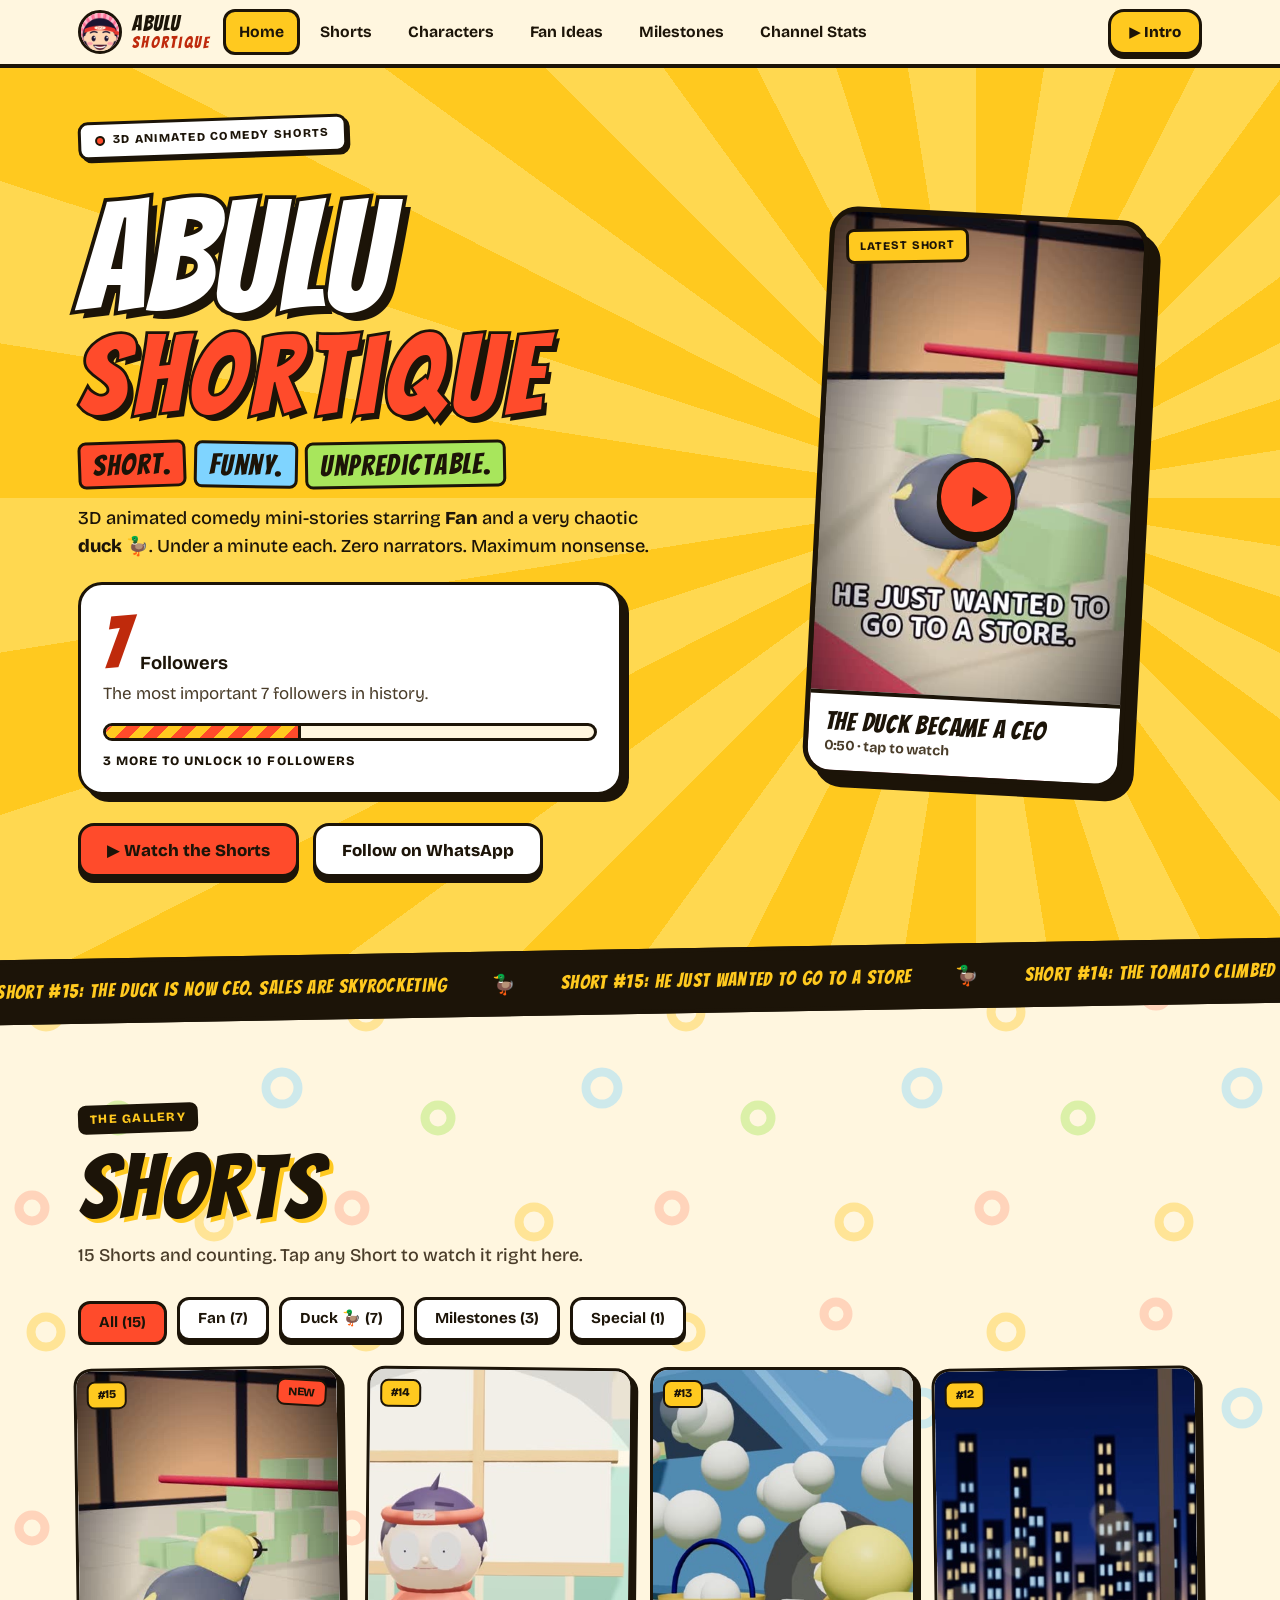
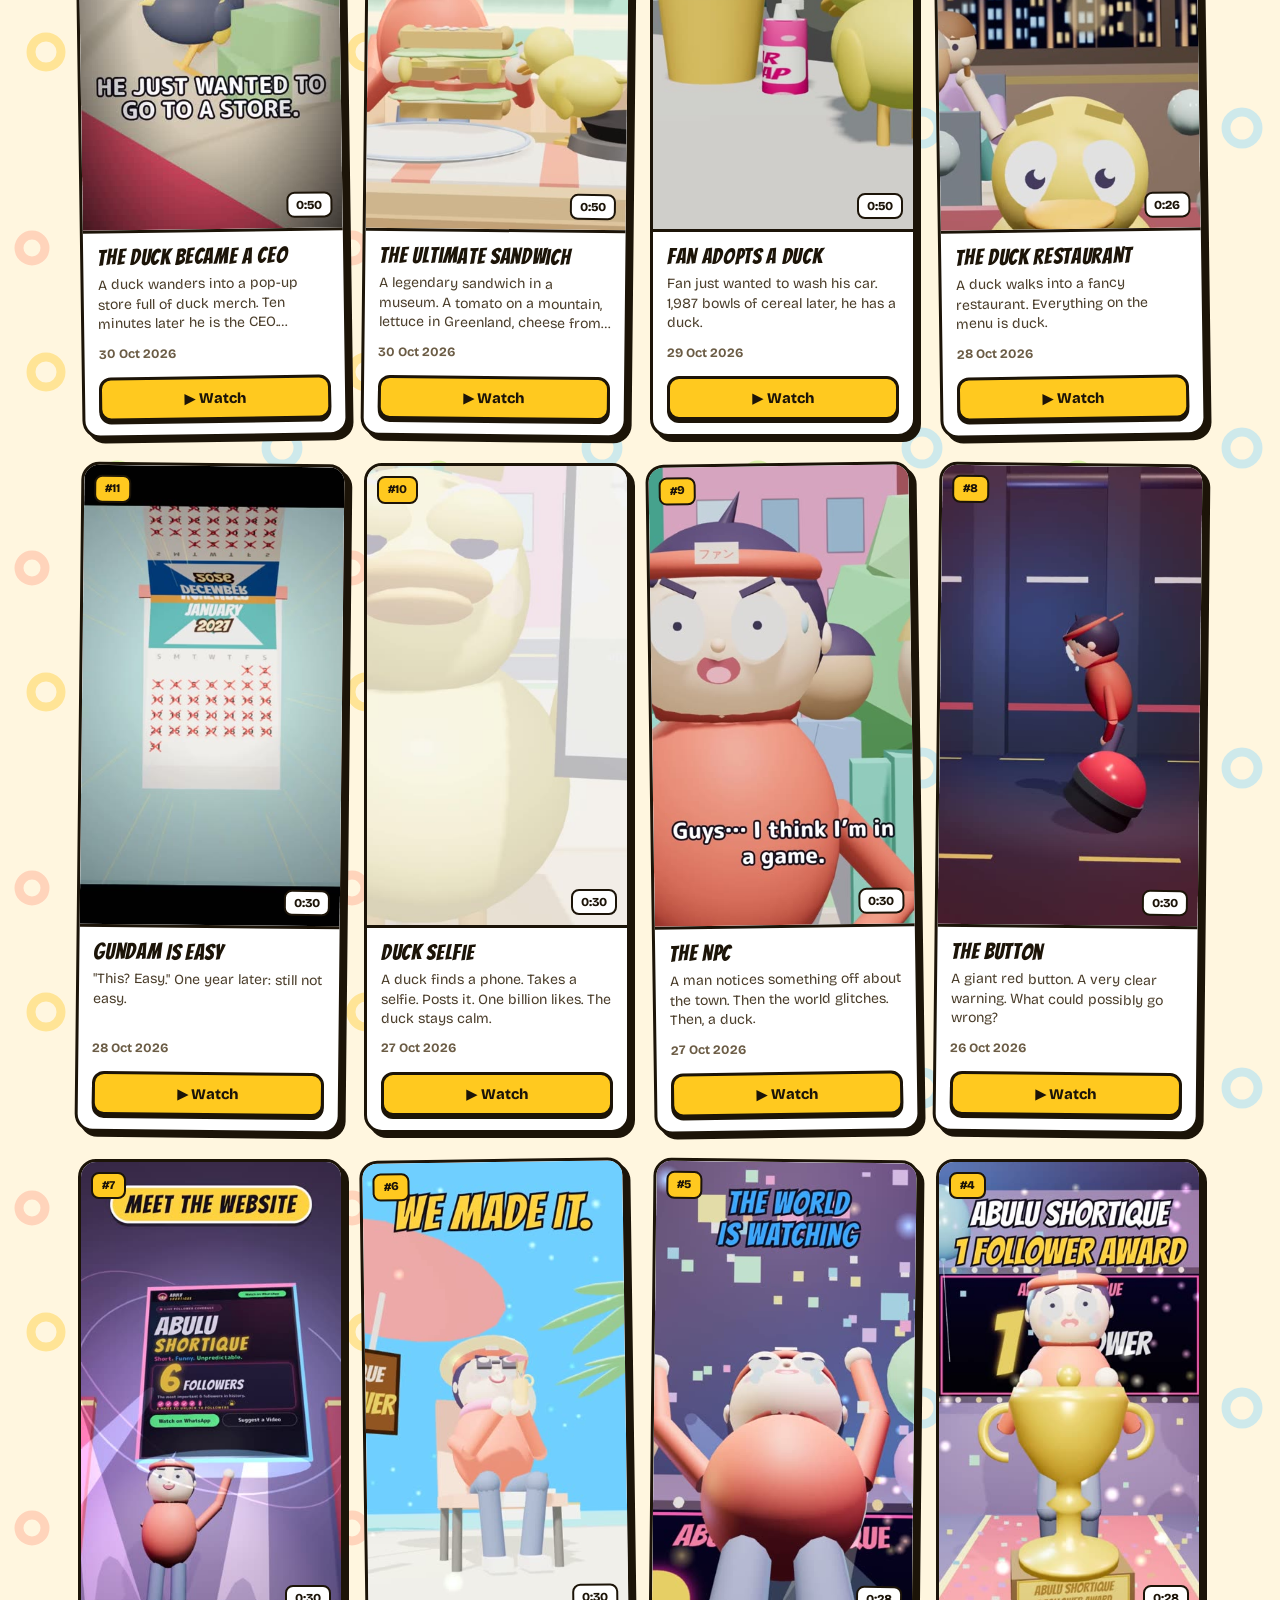
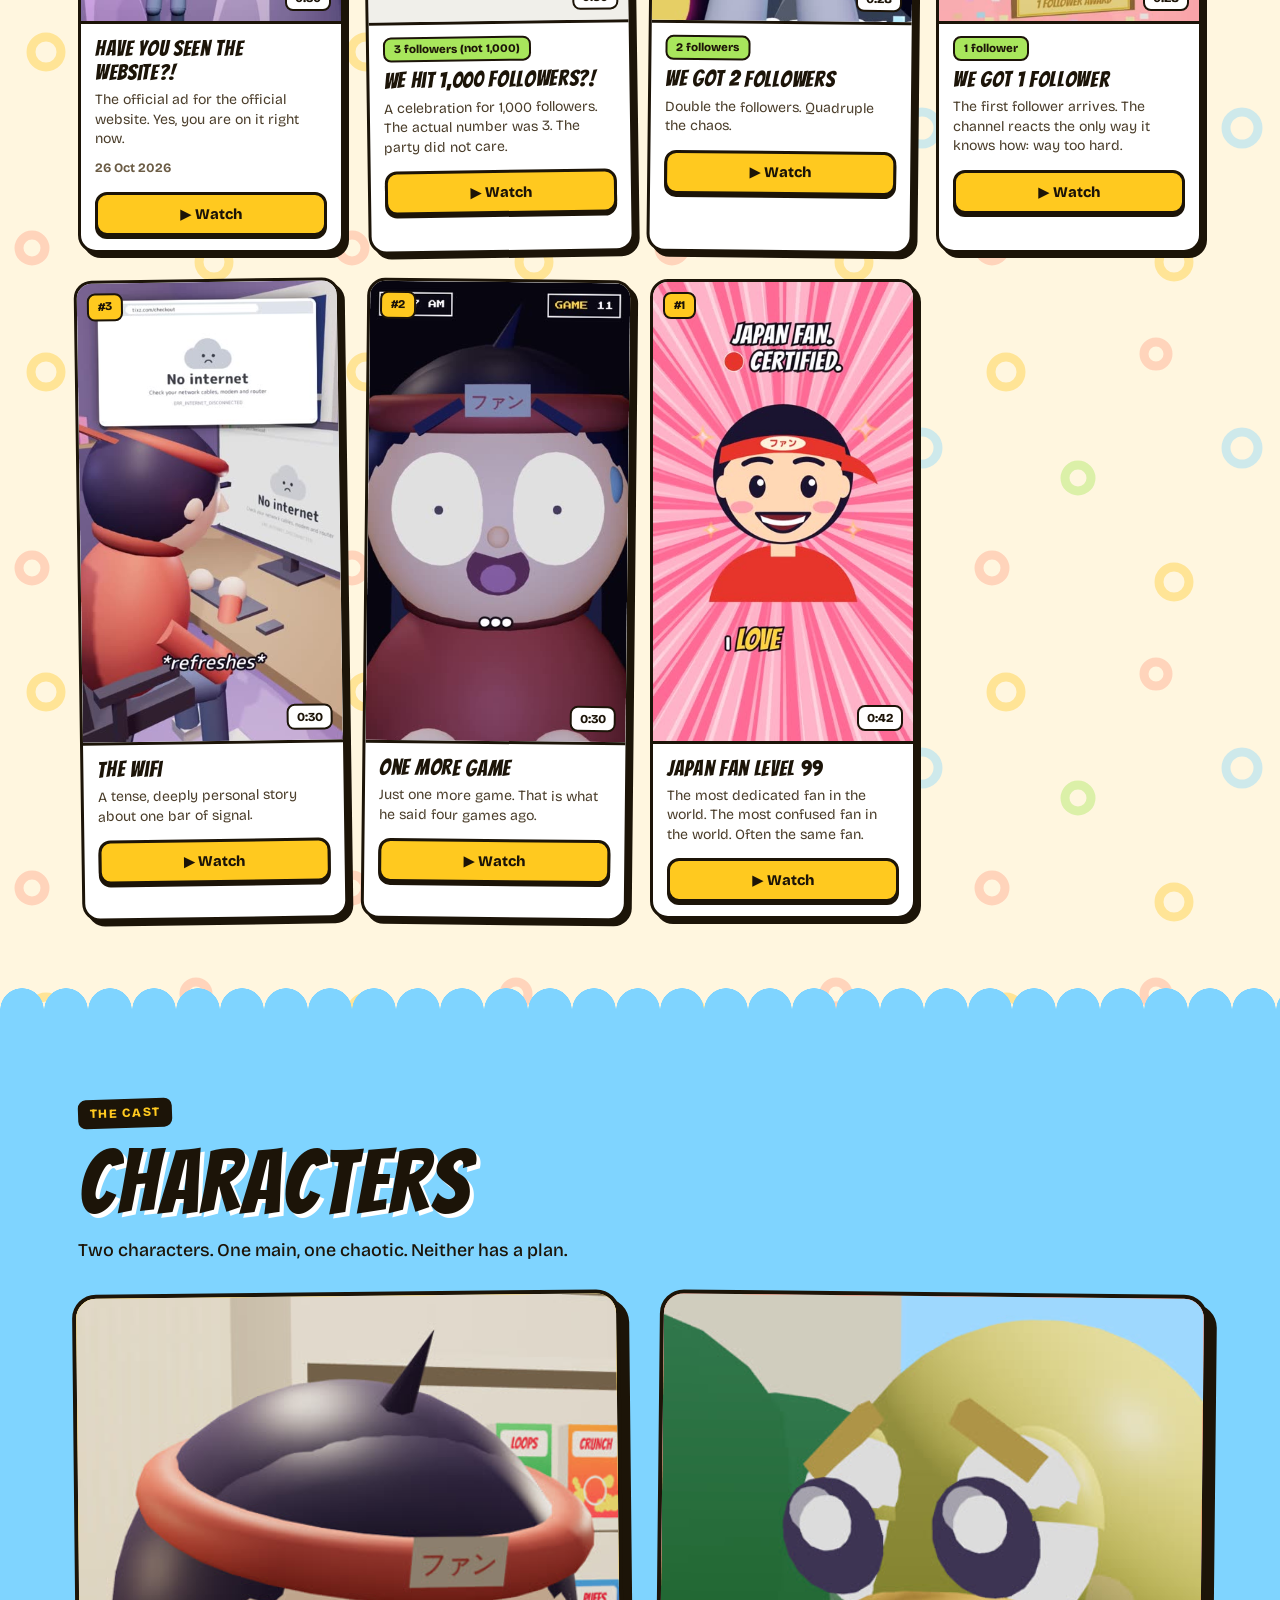
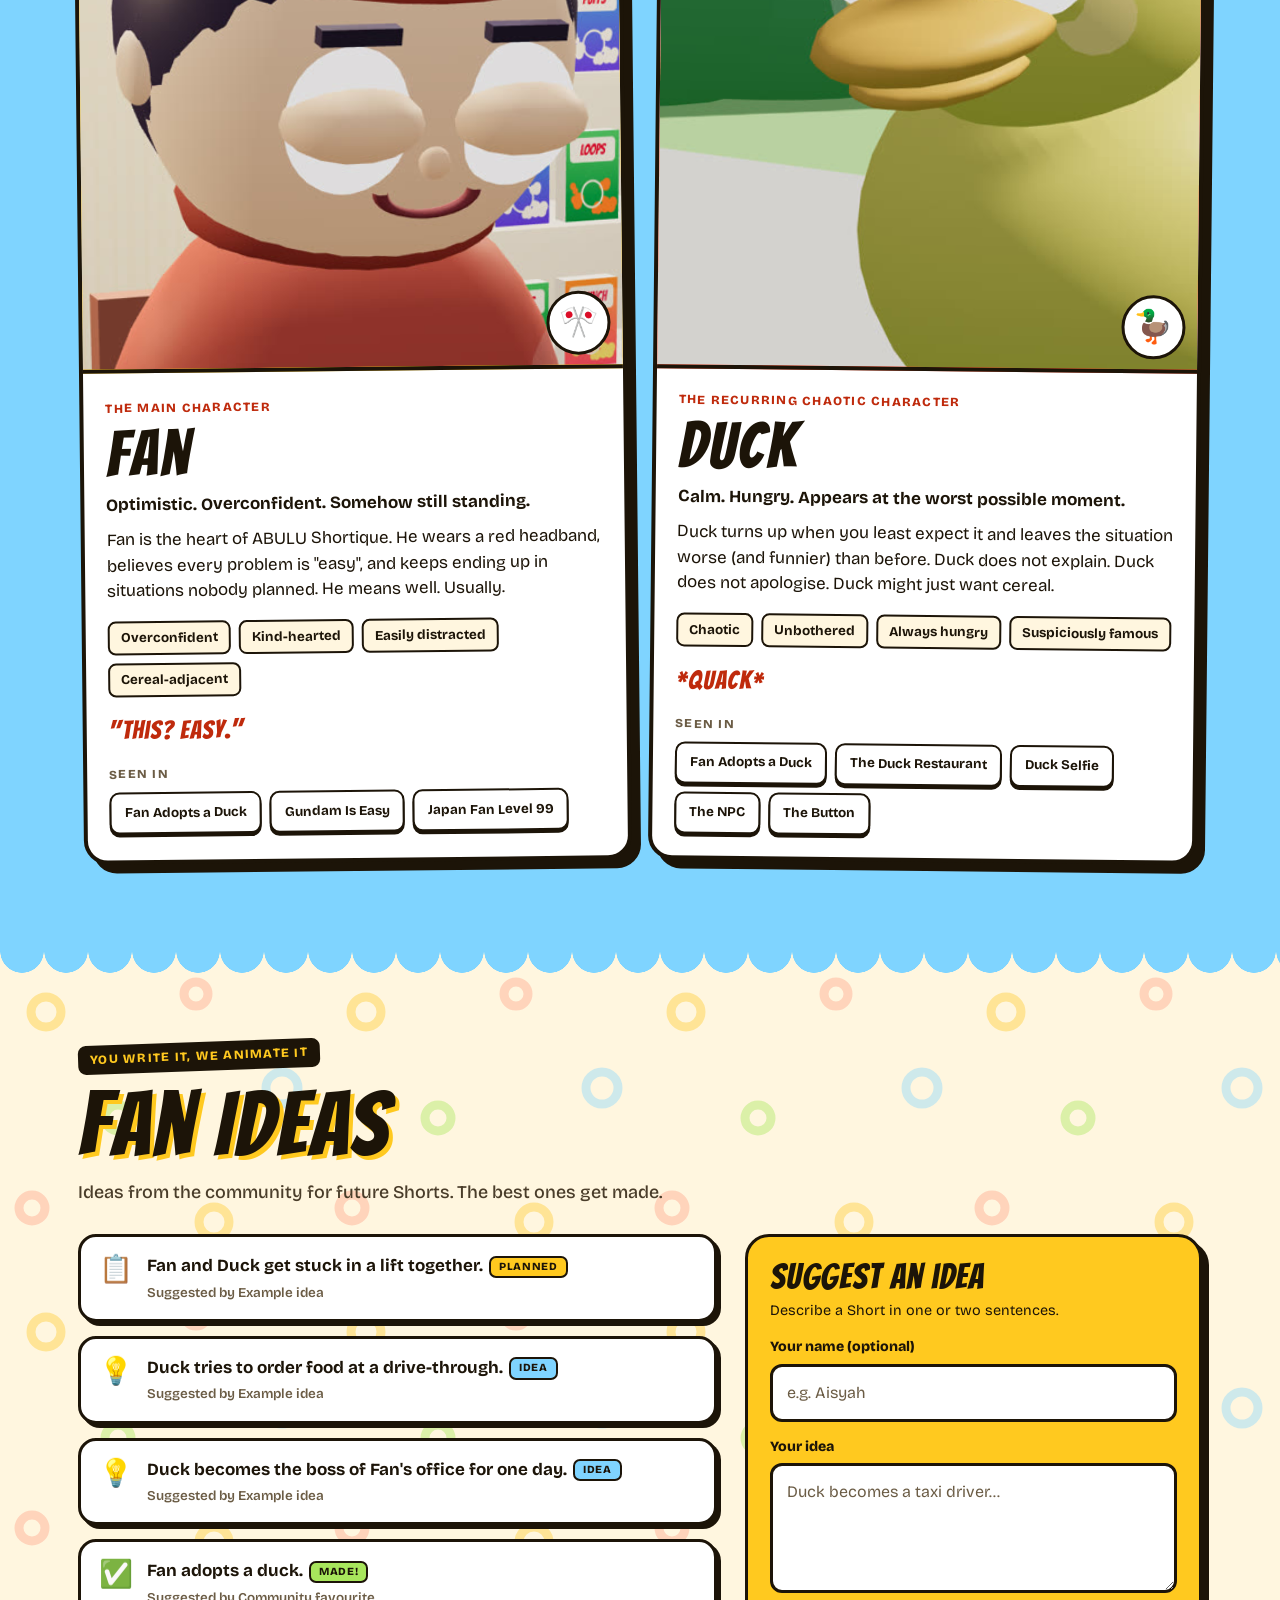
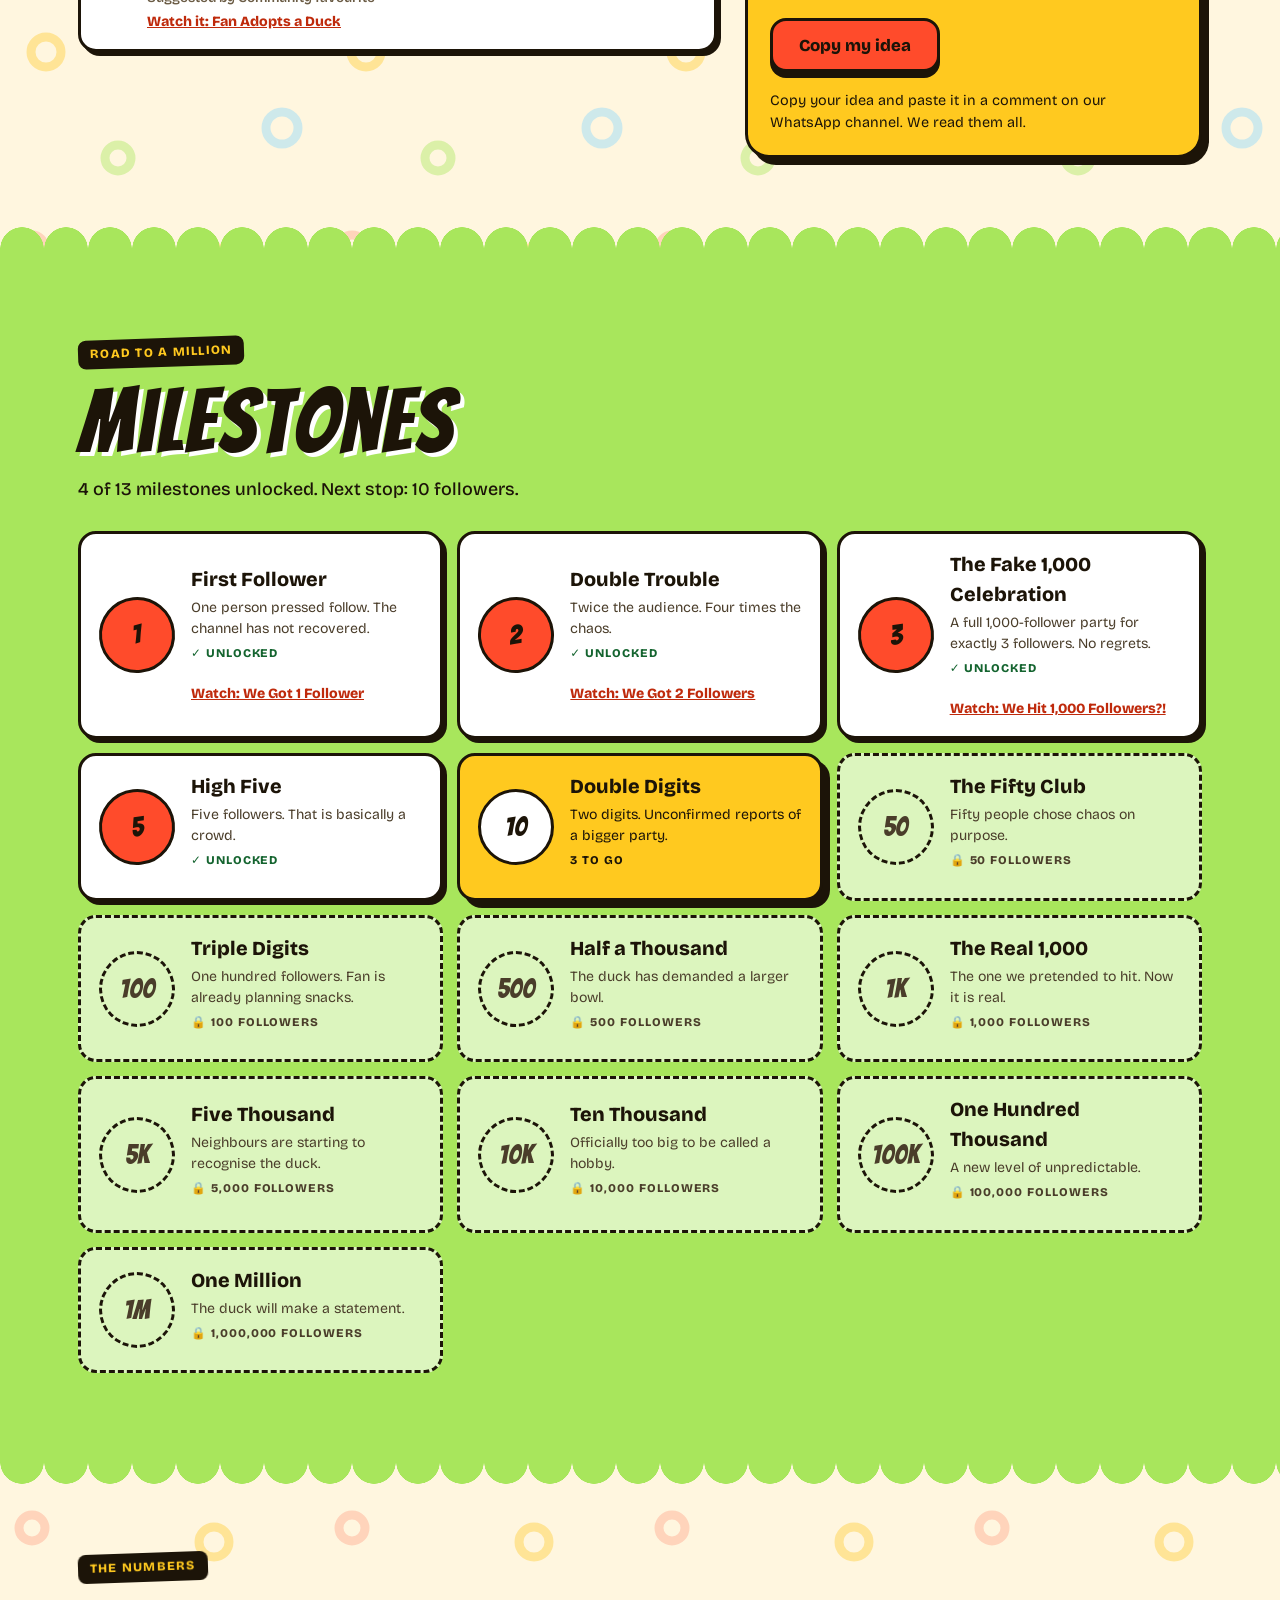
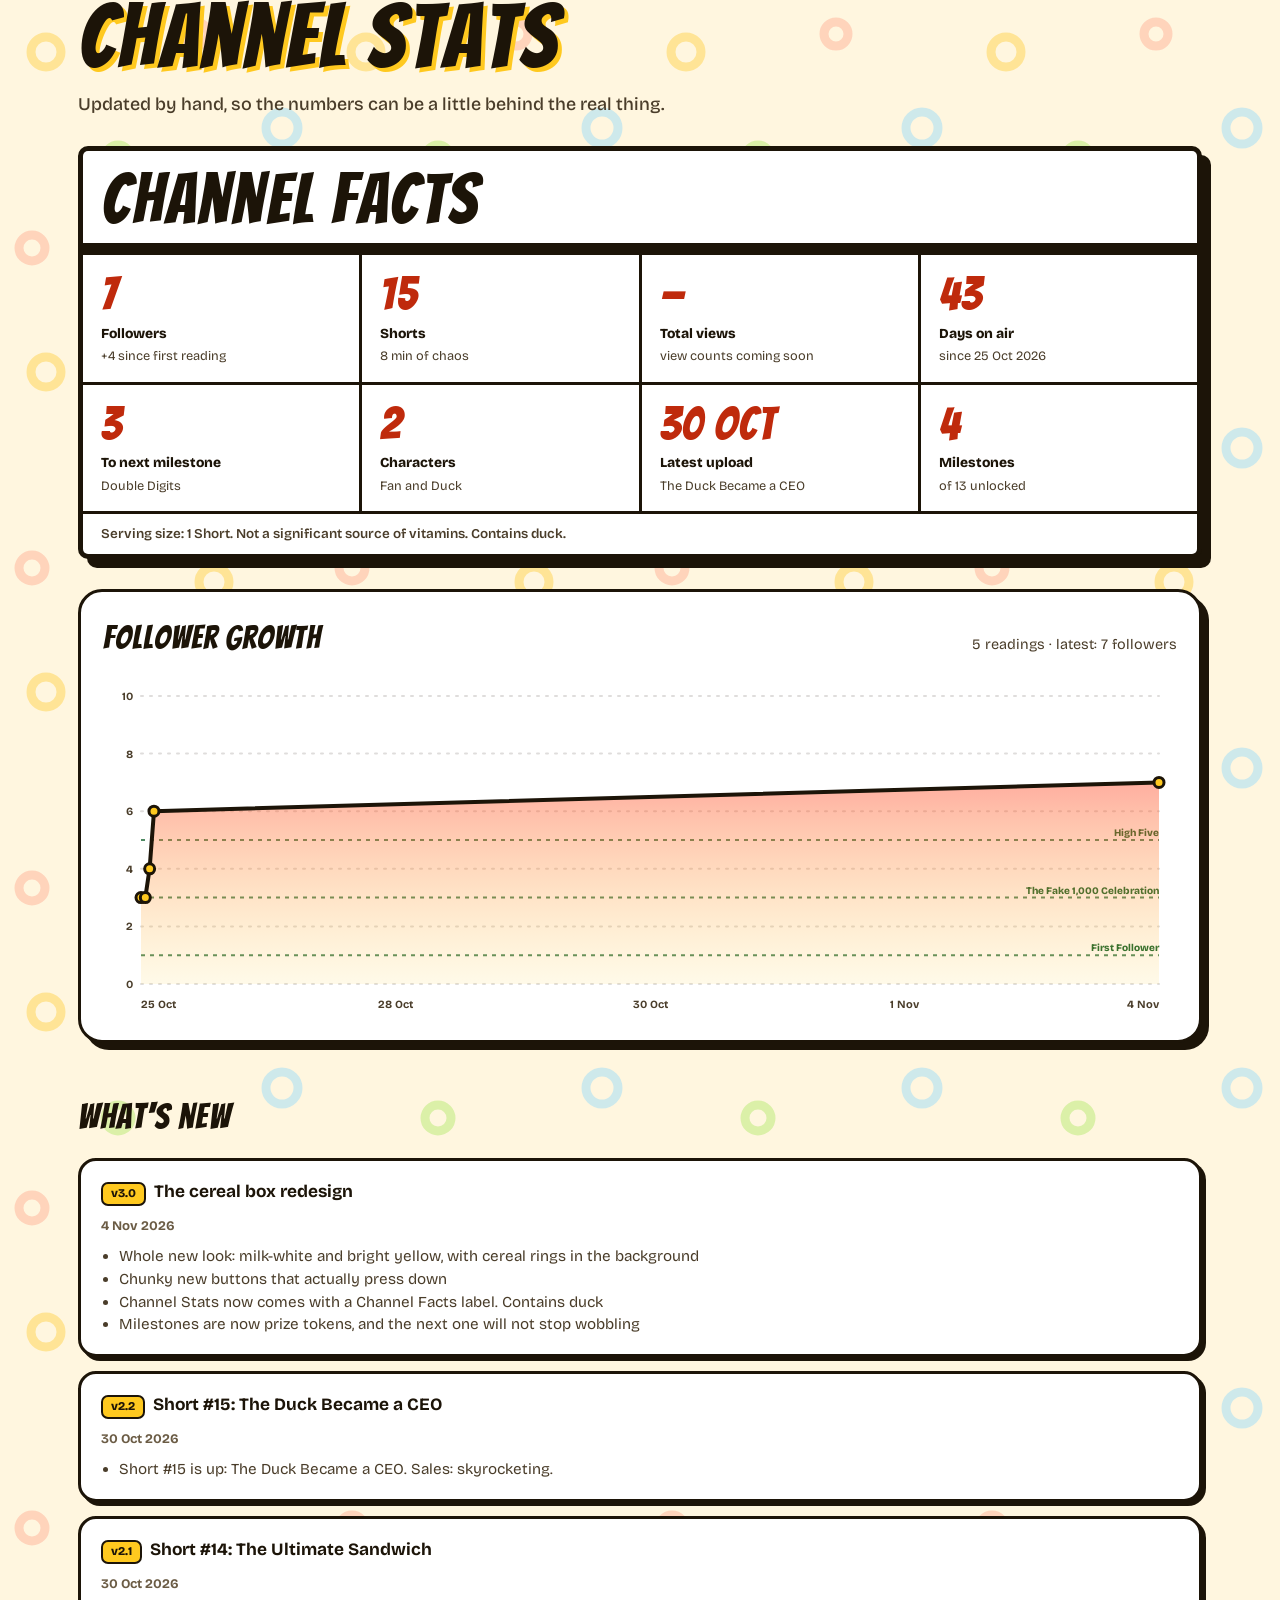
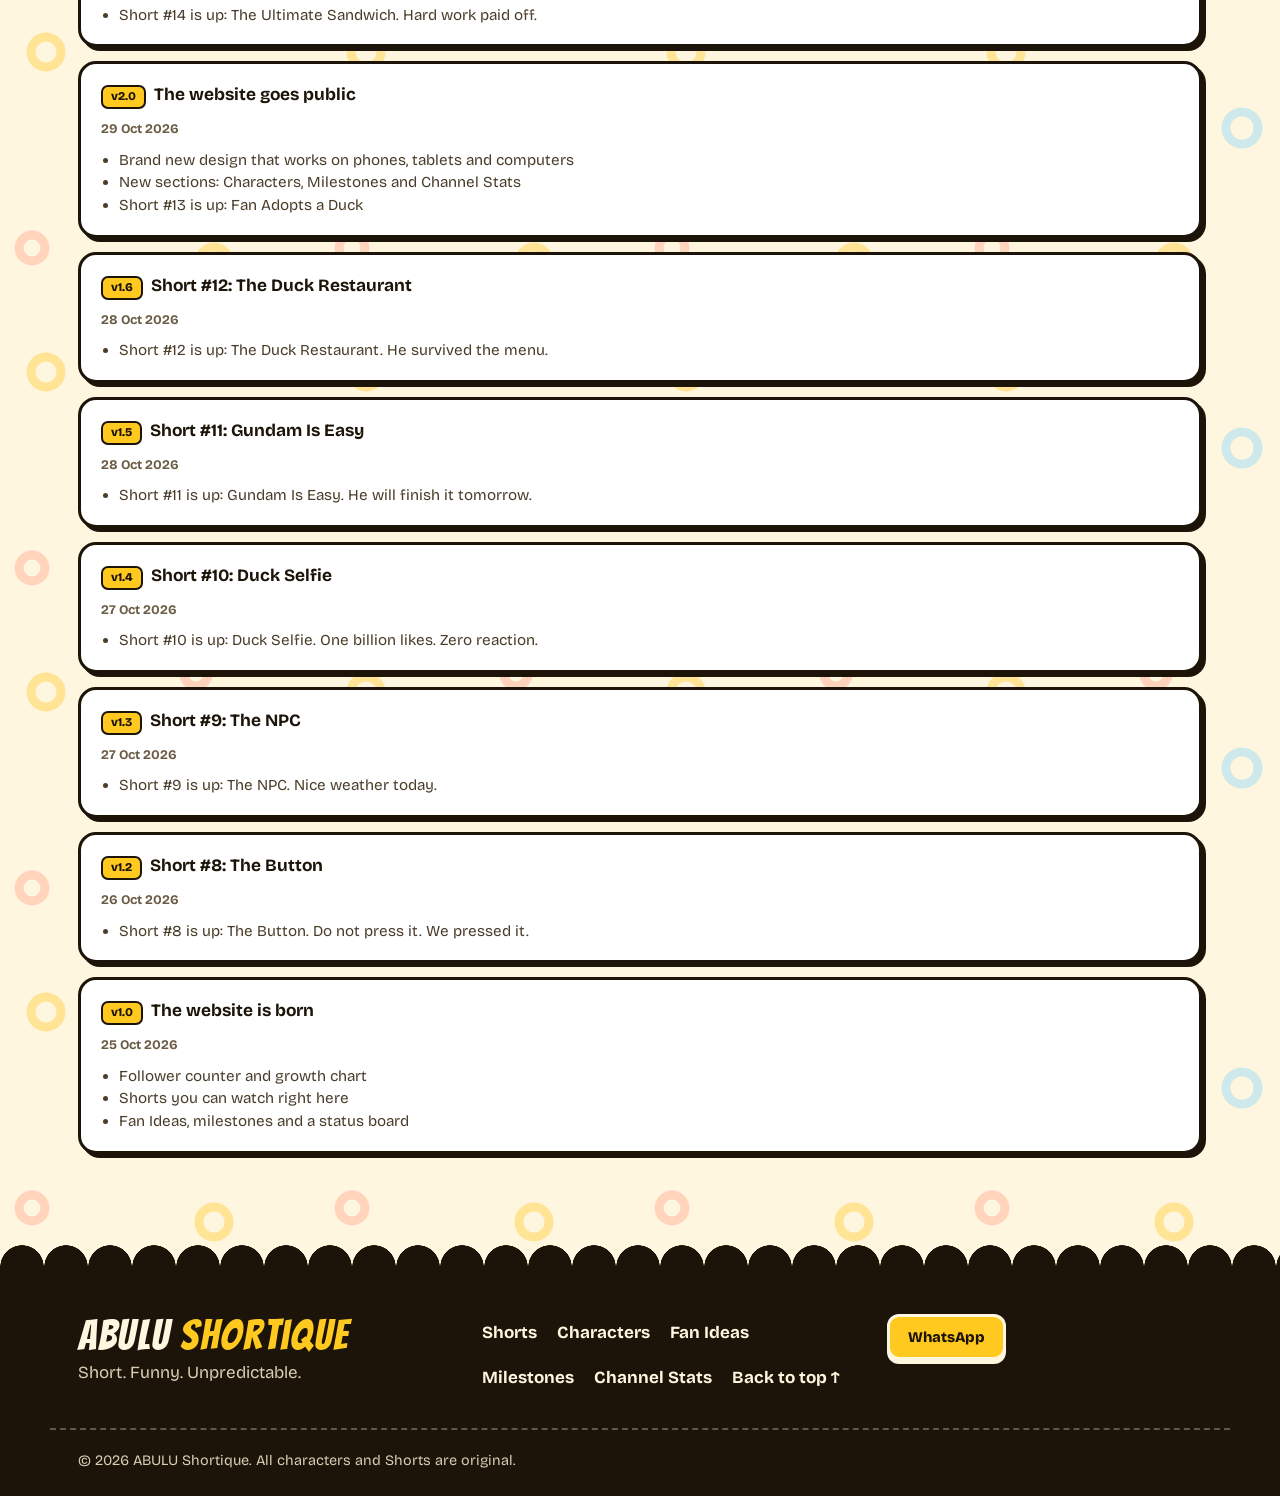
==== commit 42d2e17a: "Add intro video with skip, box-flap opening and replay button Play the intro over the site on every " ====
--- a/index.html
+++ b/index.html
@@ -63,6 +63,23 @@
 </head>
 
 <body>
+  <!-- ===================== INTRO VIDEO (plays on every visit, see js/intro.js) ===================== -->
+  <div class="intro" id="intro" role="dialog" aria-modal="true" aria-label="ABULU Shortique intro video" hidden>
+    <div class="intro-flap intro-flap-l"></div>
+    <div class="intro-flap intro-flap-r"></div>
+    <video class="intro-video" id="introVideo" src="videos/intro.mp4" playsinline preload="auto"></video>
+    <button class="intro-btn intro-sound" id="introSound" type="button" hidden>🔊 Tap for sound</button>
+    <button class="intro-btn intro-skip" id="introSkip" type="button">Skip ▶▶</button>
+  </div>
+  <script>
+    /* Shown straight away so the website does not flash first. Stays hidden if
+       JavaScript is off, or for visitors who asked their device to reduce motion. */
+    if (!window.matchMedia('(prefers-reduced-motion: reduce)').matches) {
+      document.getElementById('intro').hidden = false;
+      document.documentElement.classList.add('intro-open');
+    }
+  </script>
+
   <a class="skip" href="#main">Skip to content</a>
 
   <!-- ===================== HEADER / NAVIGATION ===================== -->
@@ -81,6 +98,8 @@
         <a href="#milestones">Milestones</a>
         <a href="#stats">Channel Stats</a>
       </nav>
+
+      <button class="btn btn-gold sm intro-replay" id="introReplay" type="button" aria-label="Watch the intro again">▶ Intro</button>
 
       <button class="burger" id="burger" type="button" aria-label="Open menu" aria-expanded="false" aria-controls="nav">
         <span></span><span></span><span></span>
@@ -269,5 +288,6 @@
   <!-- ============ SCRIPTS: data first, then the code that uses it ============ -->
   <script src="js/data.js"></script>
   <script src="js/app.js"></script>
+  <script src="js/intro.js"></script>
 </body>
 </html>
--- a/css/style.css
+++ b/css/style.css
@@ -173,6 +173,7 @@
 .phone-cap small { color: var(--ink-2); font-weight: 700; }
 
 /* ---------- Ticker ---------- */
+main { overflow-x: clip; } /* keeps the tilted ticker from widening the page on phones */
 .ticker { position: relative; z-index: 2; overflow: hidden; background: var(--ink); width: 104%; margin: -14px -2% 0; rotate: -1deg; border-block: 4px solid var(--ink); }
 .ticker-track { display: flex; width: max-content; padding: 14px 0; animation: marquee 60s linear infinite; }
 .ticker:hover .ticker-track { animation-play-state: paused; }
@@ -371,6 +372,27 @@
 @keyframes waddle-x { to { left: calc(100vw + 90px); } }
 @keyframes waddle-r { from { transform: rotate(-12deg) translateY(0); } to { transform: rotate(12deg) translateY(-8px); } }
 
+/* ---------- Intro video + box-flap opening ---------- */
+html.intro-open, html.intro-open body { overflow: hidden; }
+.intro { position: fixed; inset: 0; z-index: 300; display: flex; align-items: center; justify-content: center; overflow: hidden; }
+.intro[hidden] { display: none; }
+.intro-flap { position: absolute; top: 0; bottom: 0; width: 50.5%; transition: transform .75s cubic-bezier(.6, 0, .2, 1) .22s; }
+.intro-flap-l { left: 0; border-right: 6px solid transparent; background: repeating-conic-gradient(from 0deg at 100% 50%, var(--yolk) 0 9deg, var(--yolk-2) 9deg 18deg); }
+.intro-flap-r { right: 0; border-left: 6px solid transparent; background: repeating-conic-gradient(from 0deg at 0 50%, var(--yolk) 0 9deg, var(--yolk-2) 9deg 18deg); }
+.intro-video { position: relative; z-index: 1; width: 100%; height: 100%; object-fit: contain; transition: transform .28s var(--ease), opacity .24s; }
+.intro-btn { position: absolute; z-index: 2; top: calc(14px + env(safe-area-inset-top)); min-height: 44px; padding: 0 14px; border: var(--line); border-radius: 12px; background: var(--paper); color: var(--ink); box-shadow: 0 3px 0 var(--ink); font-weight: 800; font-size: .88rem; cursor: pointer; transition: transform .12s var(--ease), box-shadow .12s var(--ease), opacity .15s; }
+.intro-btn:hover { background: var(--yolk-2); }
+.intro-btn:active { transform: translateY(3px); box-shadow: 0 0 0 var(--ink); }
+.intro-skip { right: max(14px, env(safe-area-inset-right)); }
+.intro-sound { left: max(14px, env(safe-area-inset-left)); }
+.intro[hidden] .intro-btn[hidden], .intro-btn[hidden] { display: none; }
+.intro.opening .intro-video { transform: scale(.55) rotate(-5deg); opacity: 0; }
+.intro.opening .intro-btn { opacity: 0; pointer-events: none; }
+.intro.opening .intro-flap { border-color: var(--ink); }
+.intro.opening .intro-flap-l { transform: translateX(-103%); }
+.intro.opening .intro-flap-r { transform: translateX(103%); }
+.intro-replay { margin-left: auto; flex: none; }
+
 /* ---------- Tablets (700px and up) ---------- */
 @media (min-width: 700px) {
   :root { --gutter: 28px; }
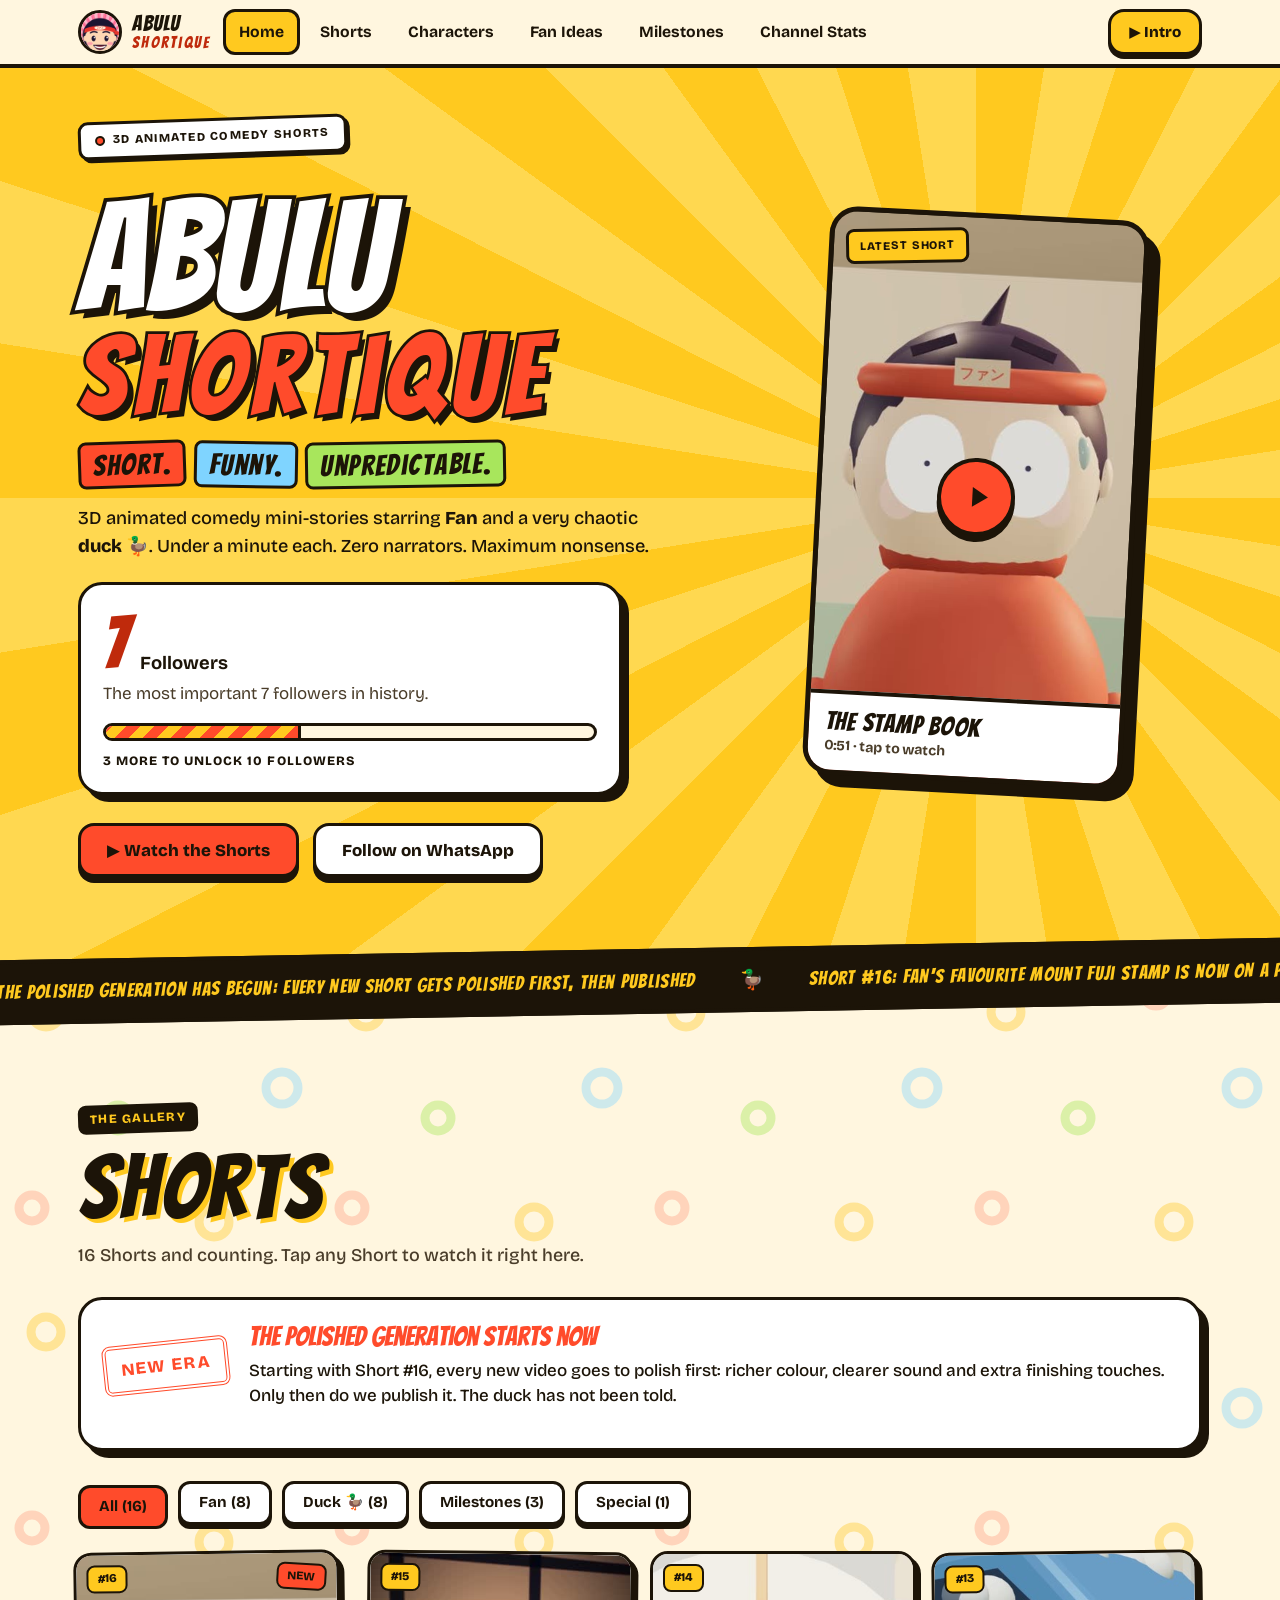
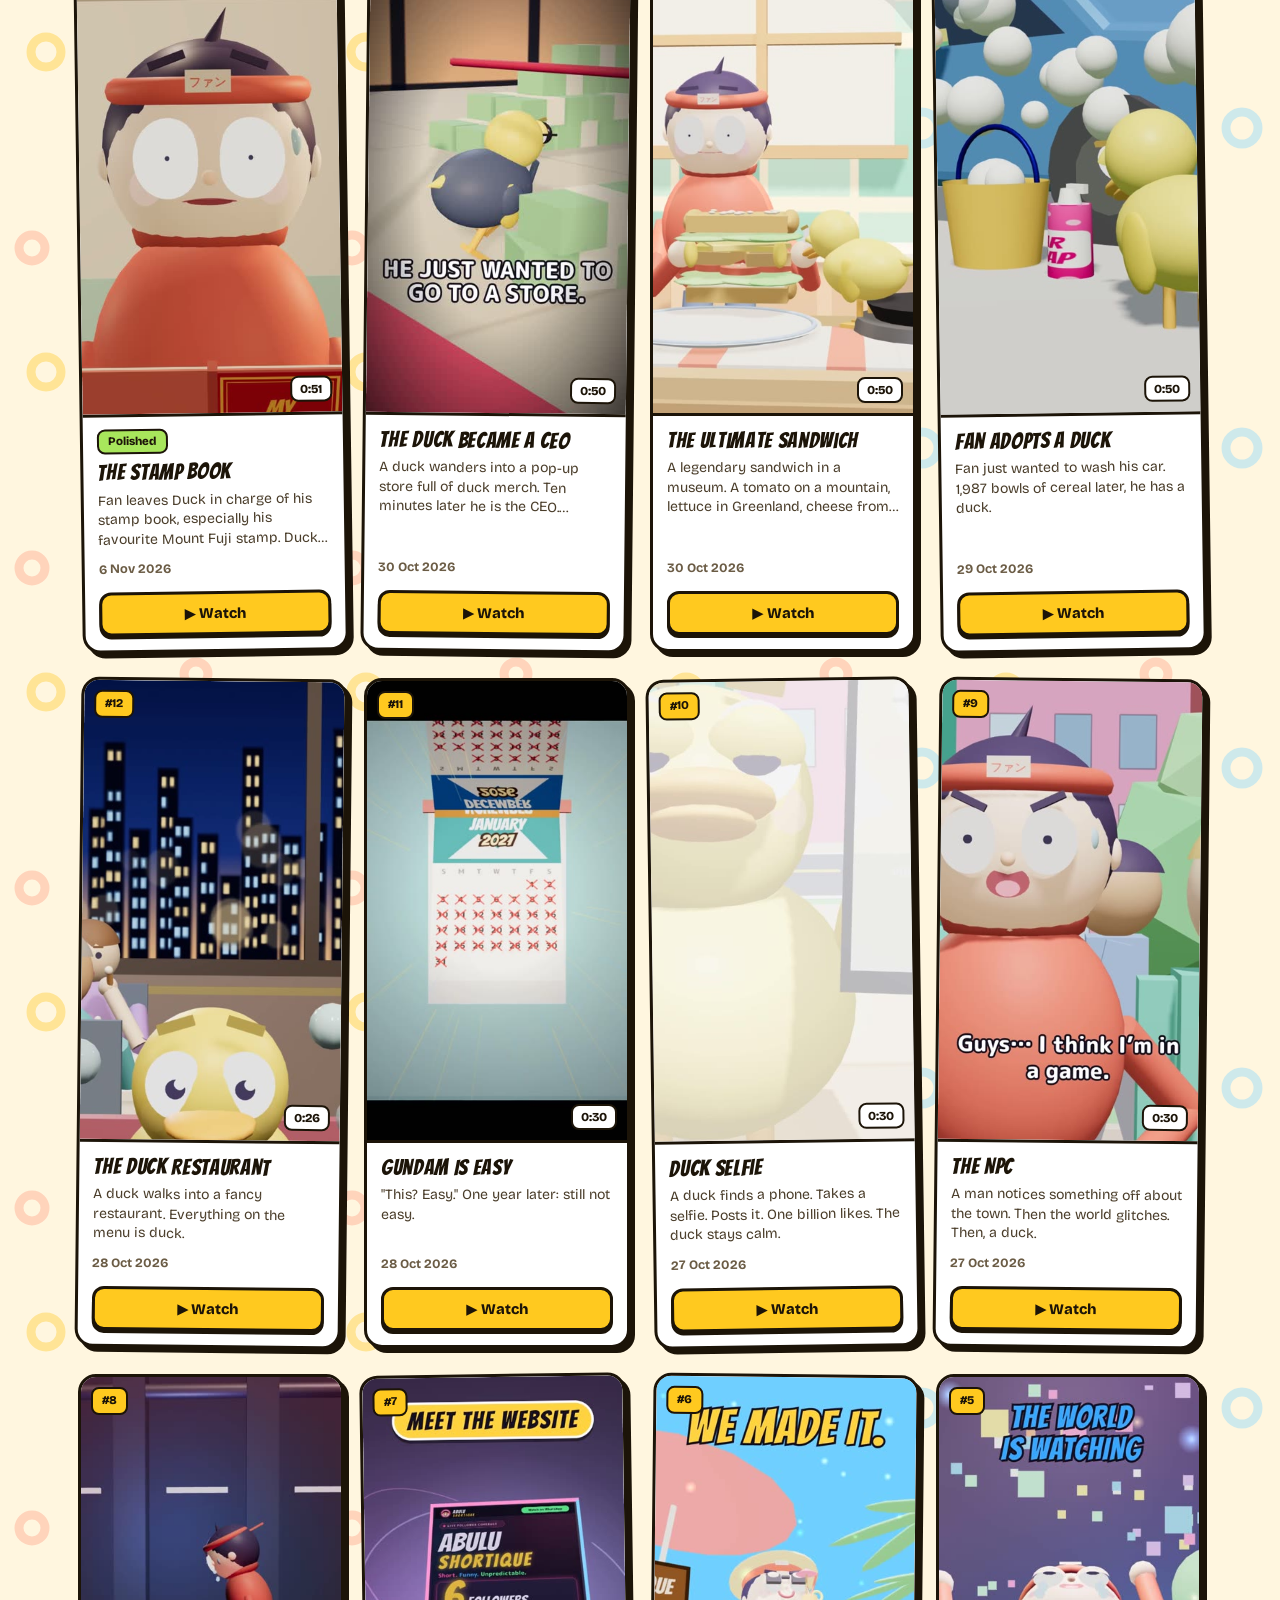
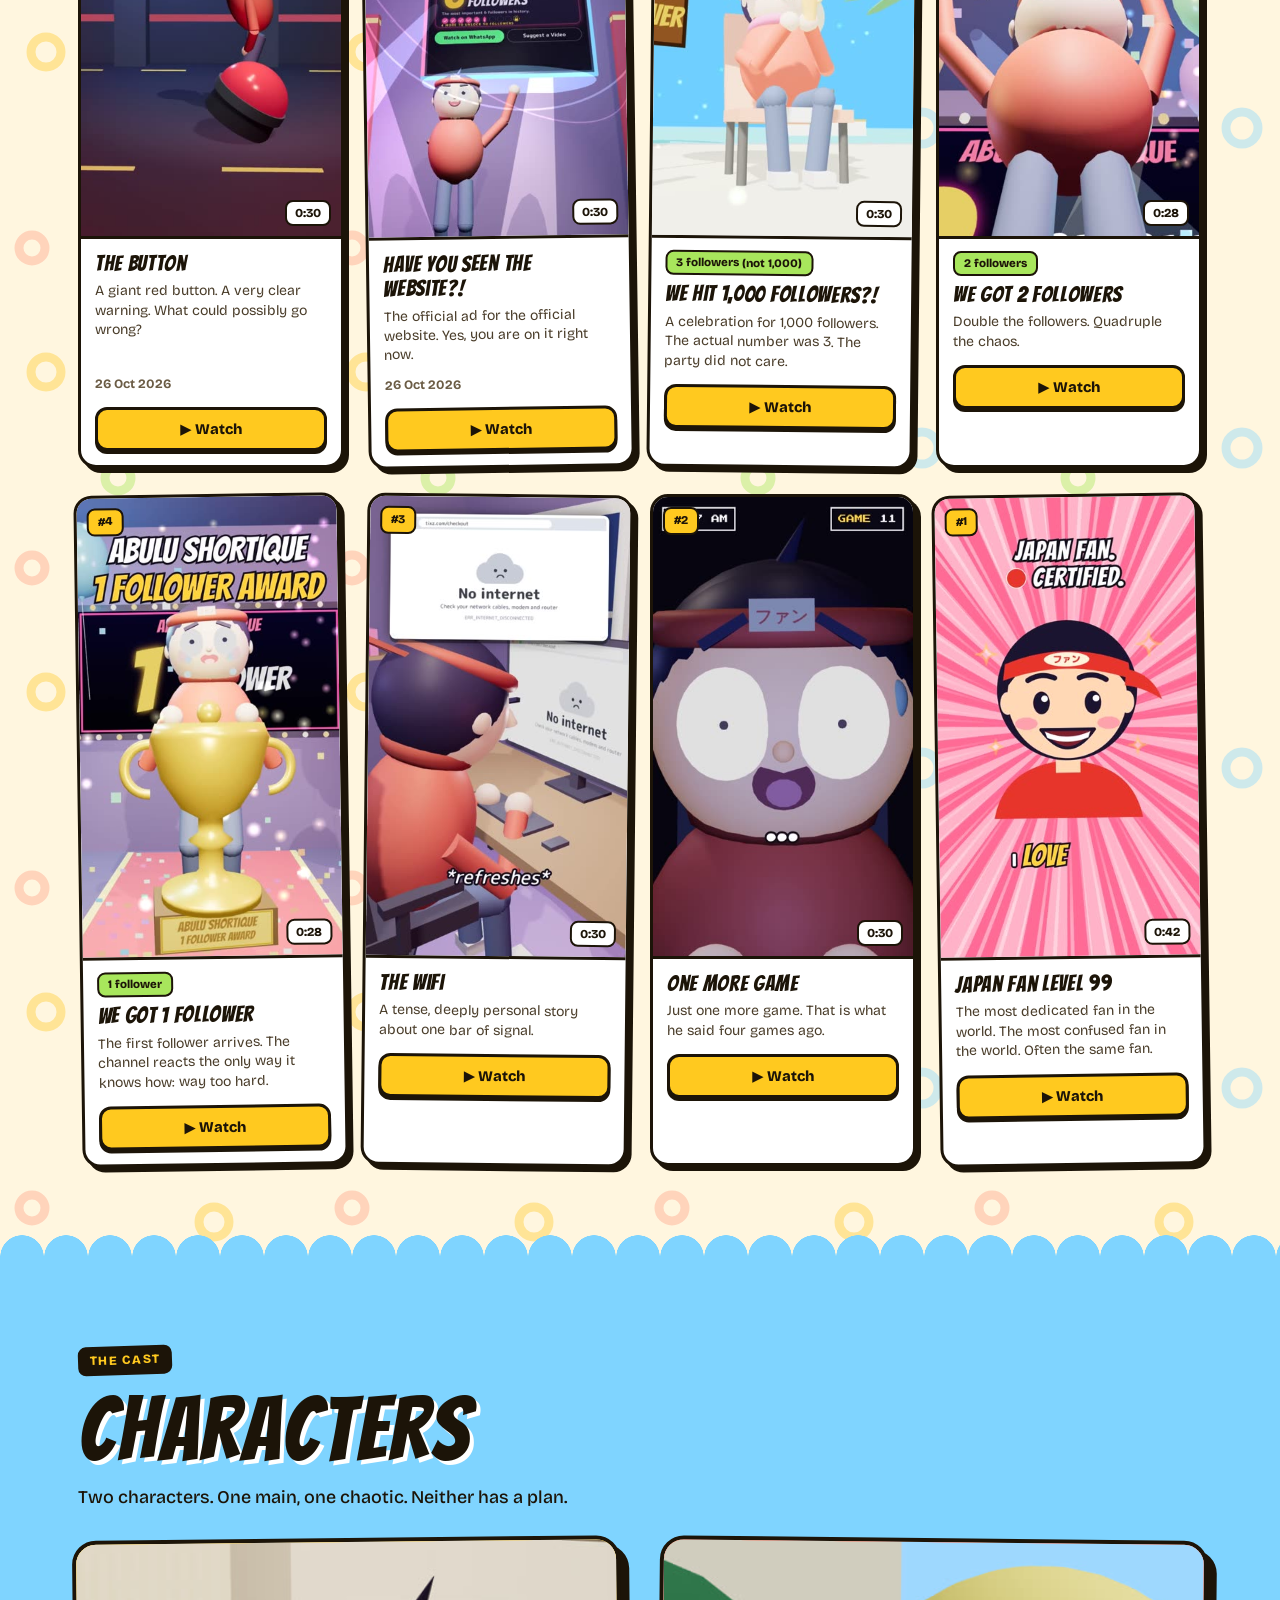
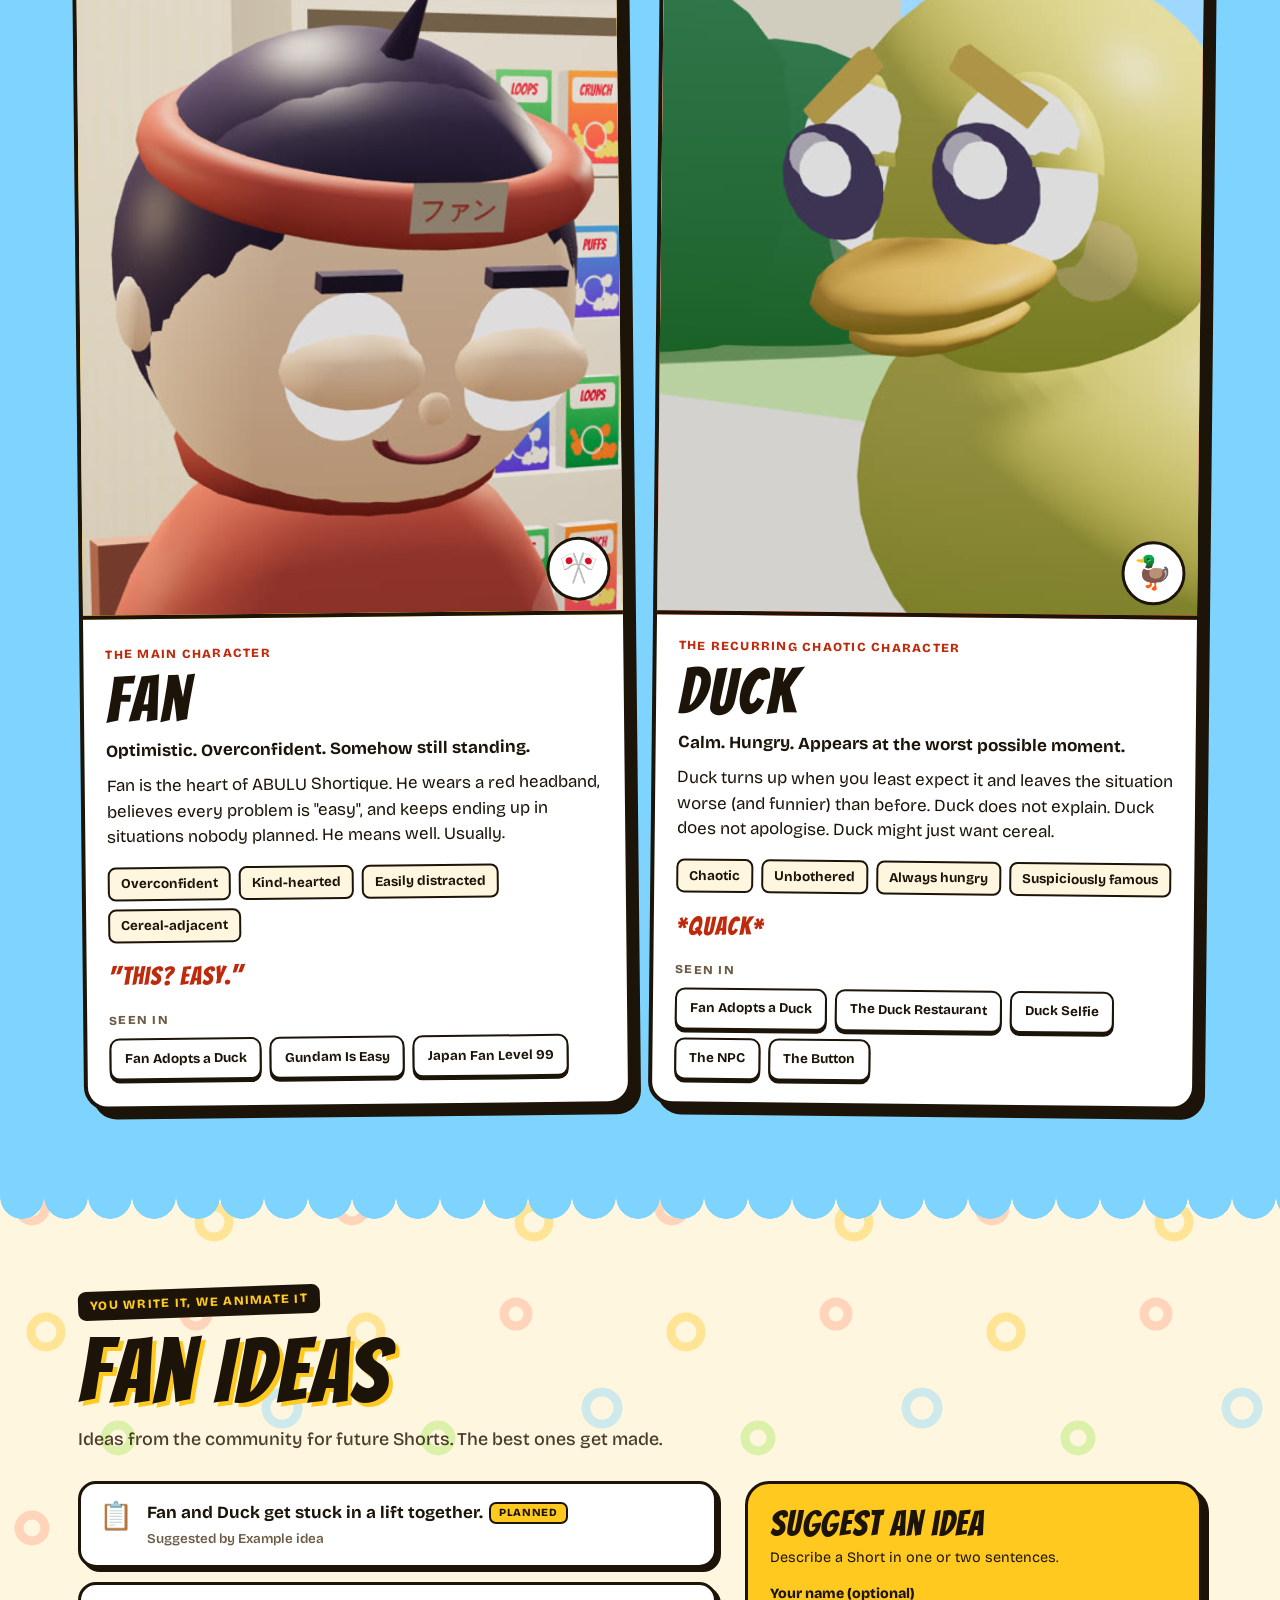
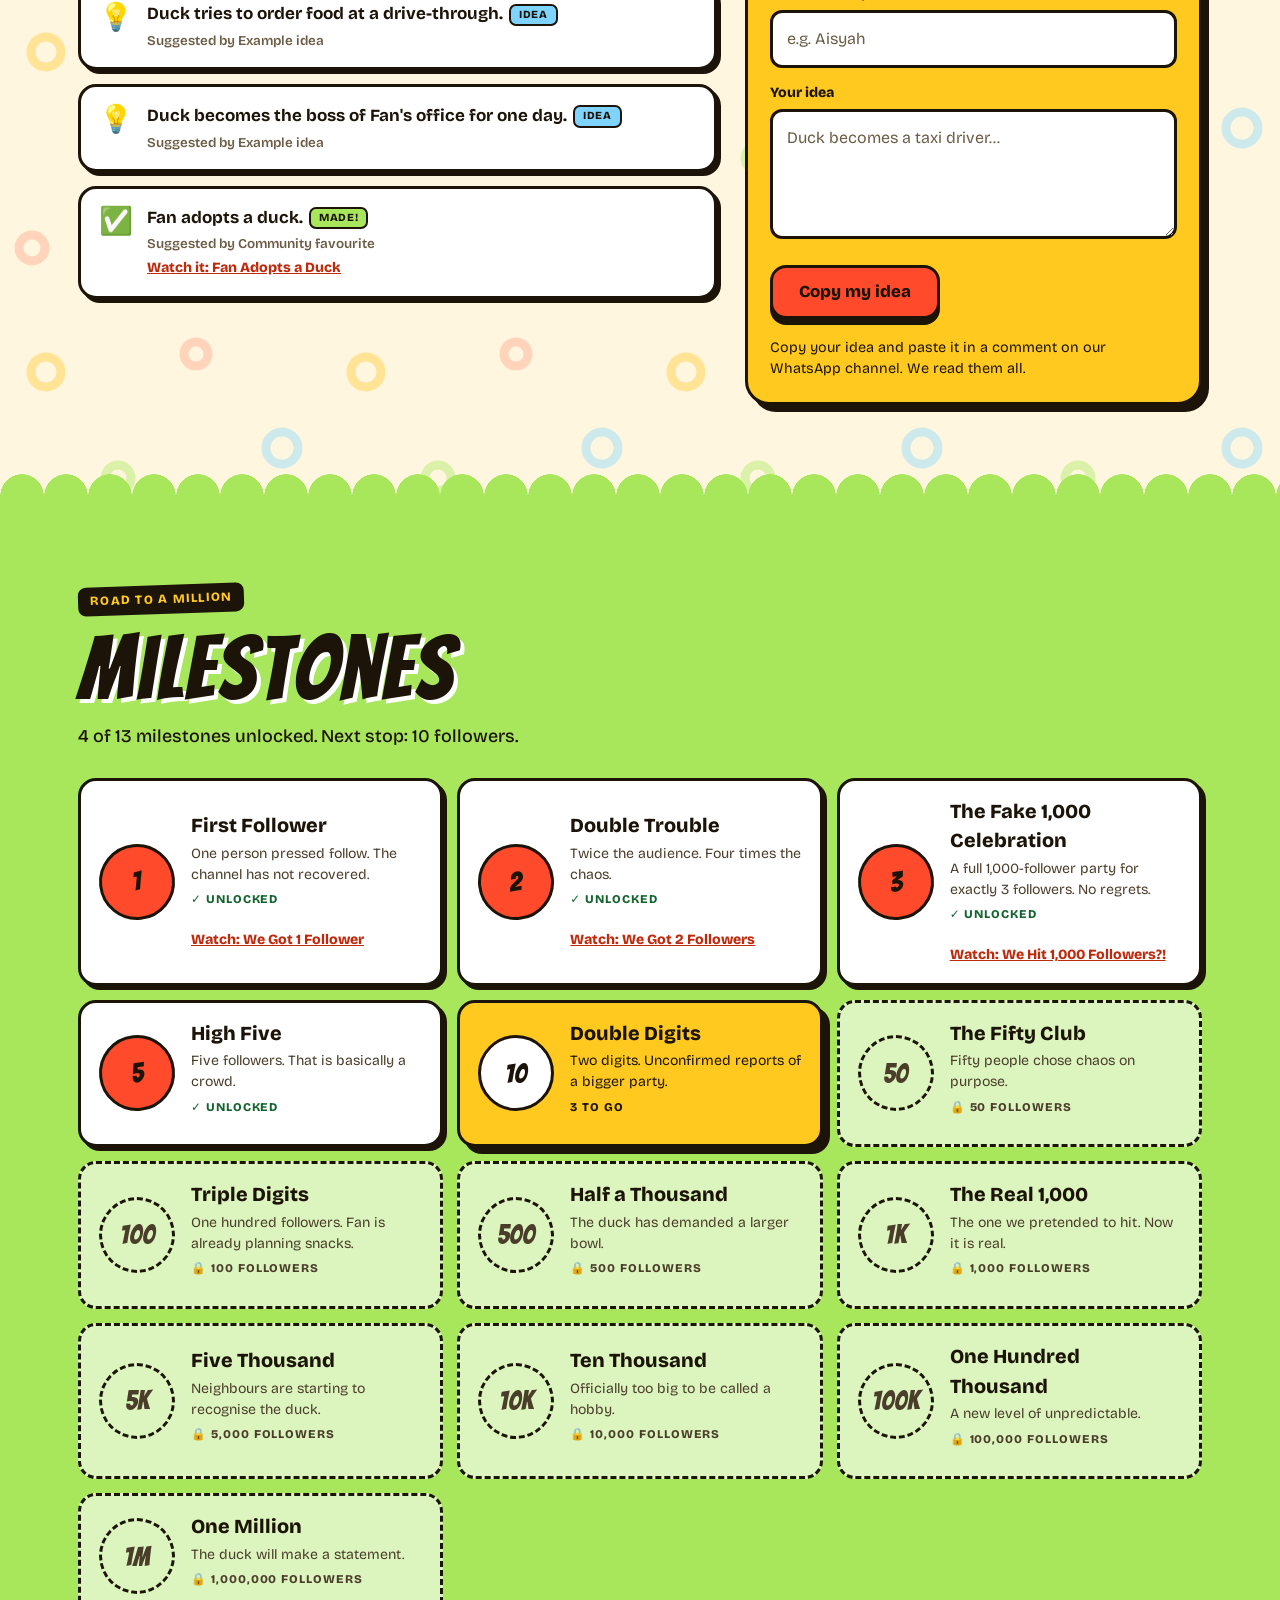
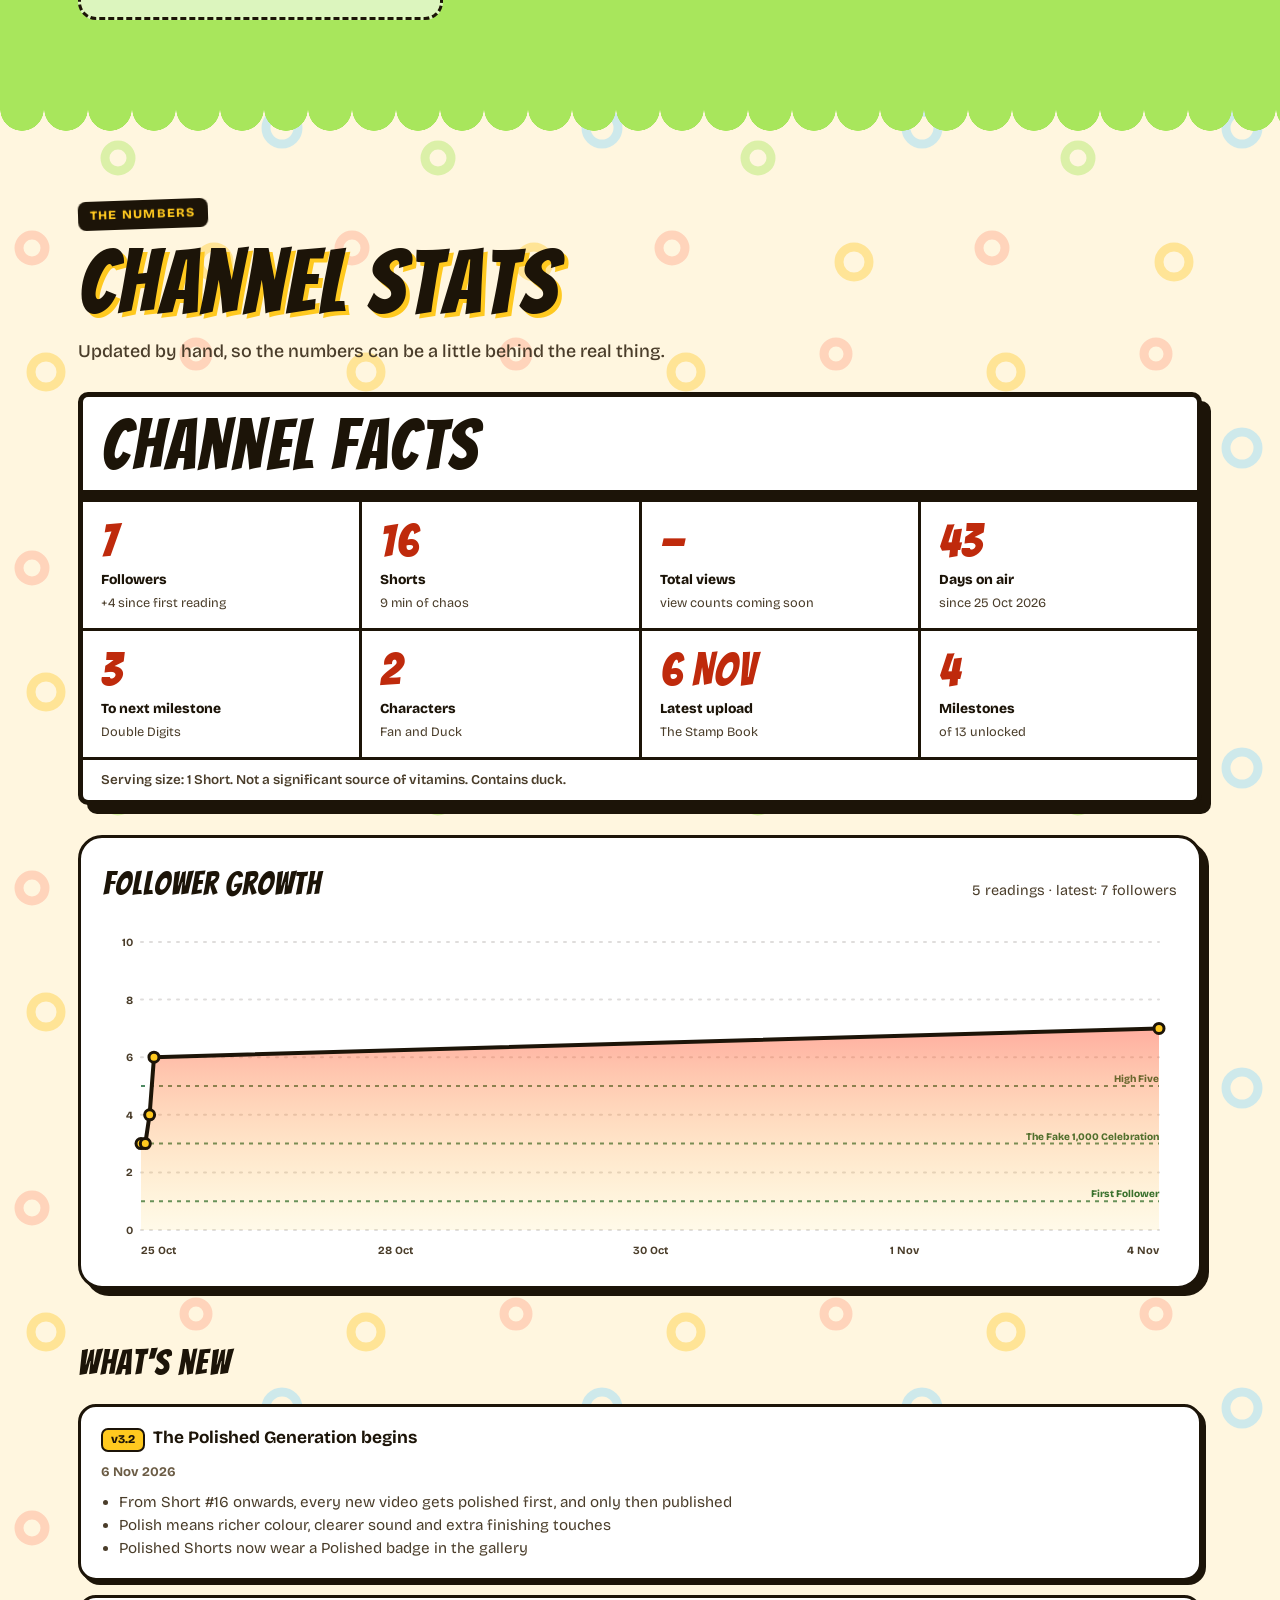
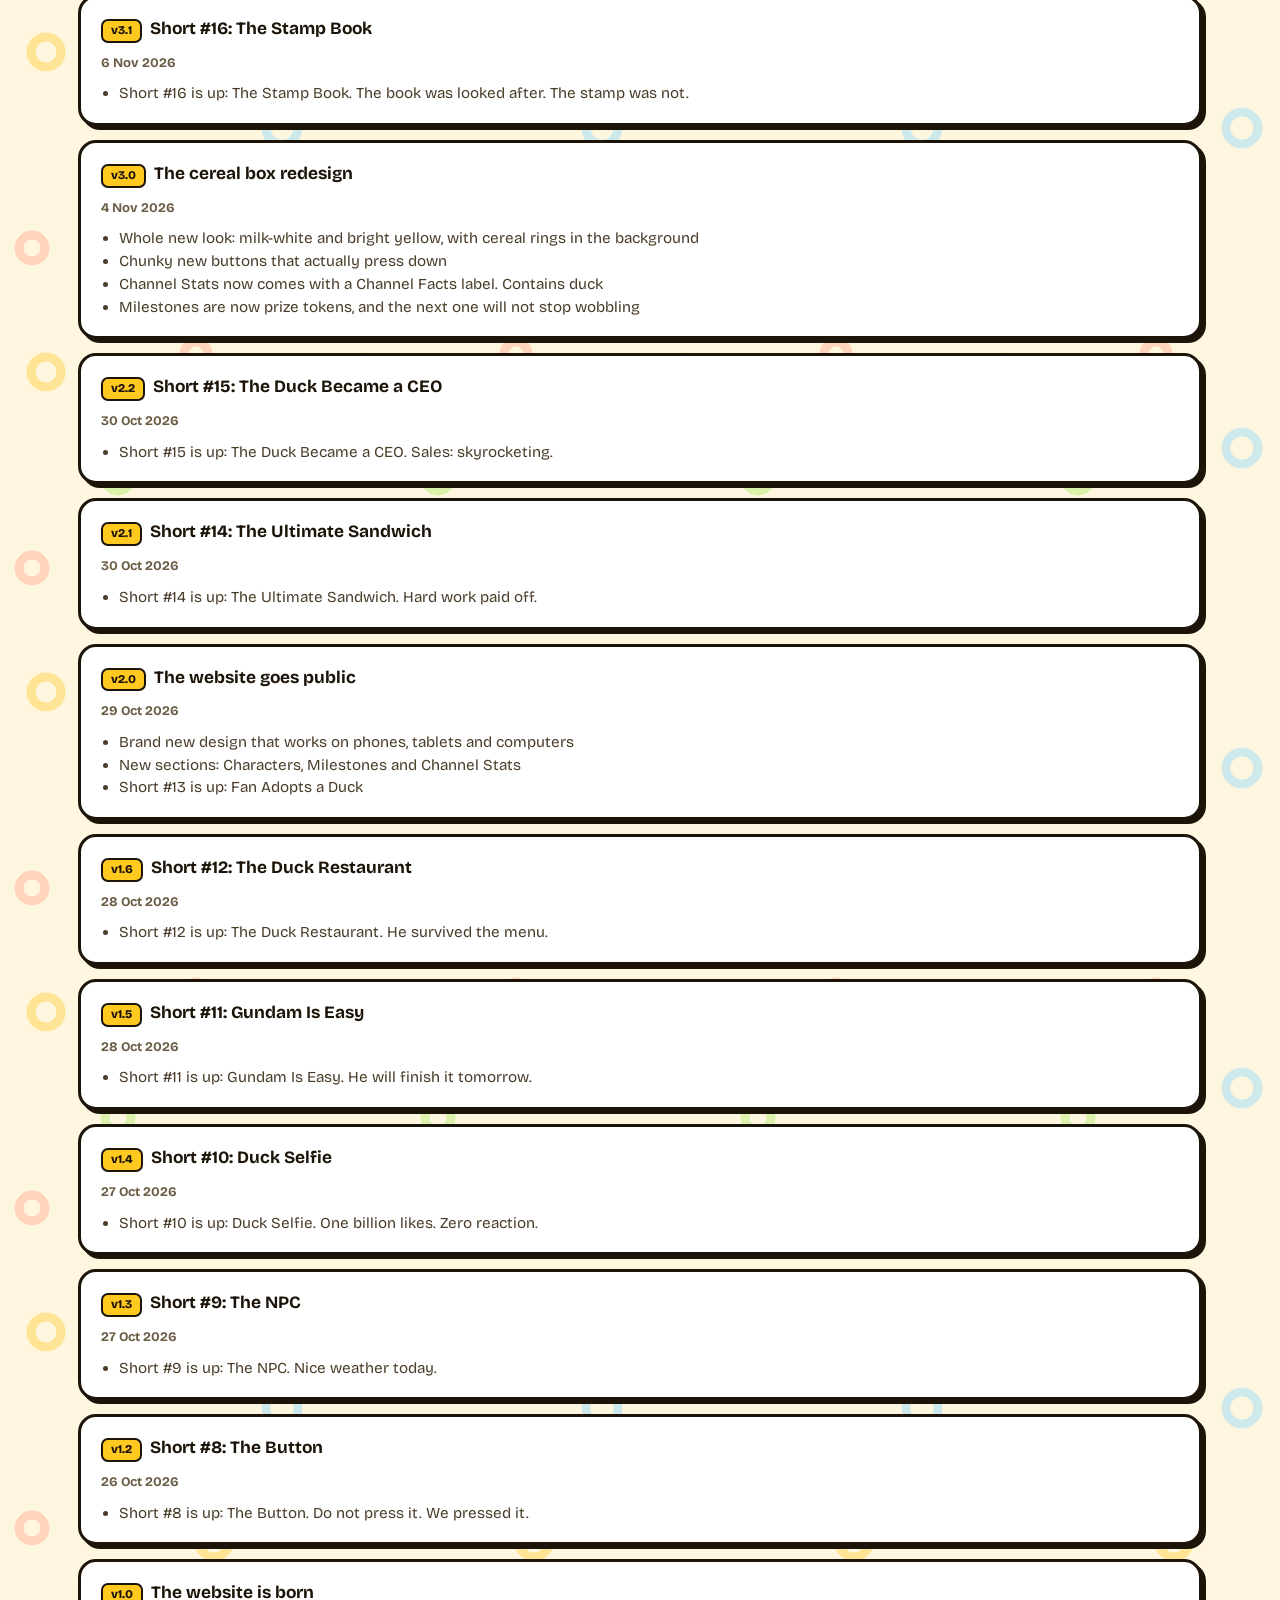
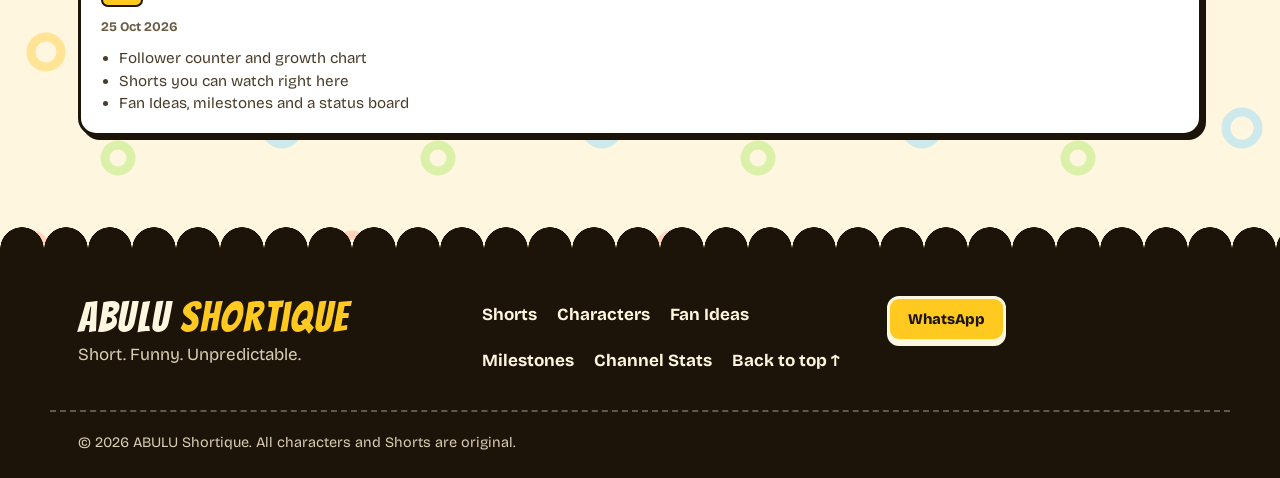
==== commit 7e95e3c3: "Publish Short #16 and announce the Polished Generation Add the polished cut of The Stamp Book, a Pol" ====
--- a/index.html
+++ b/index.html
@@ -159,6 +159,14 @@
         <h2 id="shorts-title" class="h2">Shorts</h2>
         <p class="sub" id="shortsSub">Tap any Short to watch it right here.</p>
 
+        <aside class="notice card" aria-labelledby="polished-title">
+          <p class="notice-mark" aria-hidden="true">New era</p>
+          <div>
+            <h3 id="polished-title" class="notice-title">The Polished Generation starts now</h3>
+            <p>Starting with Short #16, every new video goes to polish first: richer colour, clearer sound and extra finishing touches. Only then do we publish it. The duck has not been told.</p>
+          </div>
+        </aside>
+
         <div class="chips" id="shortFilters" role="group" aria-label="Filter Shorts"></div>
         <div class="shorts-grid" id="shortsGrid"></div>
       </div>
--- a/css/style.css
+++ b/css/style.css
@@ -193,6 +193,11 @@
 .section.alt::before { top: -21px; background-image: radial-gradient(circle at 22px 22px, var(--band, var(--sky)) 21.5px, transparent 22px); }
 .section.alt::after { bottom: -21px; background-image: radial-gradient(circle at 22px 0, var(--band, var(--sky)) 21.5px, transparent 22px); }
 
+.notice { display: flex; align-items: center; gap: 20px; margin-bottom: 30px; background: var(--paper); }
+.notice p { font-weight: 500; }
+.notice-title { font-family: var(--display, inherit); font-size: 1.7rem; font-weight: 400; line-height: 1.1; color: var(--tomato); margin-bottom: 6px; }
+.notice .notice-mark { flex: none; padding: 8px 14px; border: 4px double var(--tomato); border-radius: 8px; color: var(--tomato); font-weight: 800; letter-spacing: .08em; text-transform: uppercase; white-space: nowrap; rotate: -6deg; }
+@media (max-width: 560px) { .notice { flex-direction: column; align-items: flex-start; gap: 12px; } }
 .eyebrow { display: inline-block; margin-bottom: 12px; padding: 5px 12px; border-radius: 8px; background: var(--ink); color: var(--yolk); font-size: .78rem; font-weight: 800; letter-spacing: .1em; text-transform: uppercase; rotate: -2deg; }
 .h2 { font-family: var(--display); font-weight: 400; font-size: clamp(3.2rem, 12vw, 5.6rem); line-height: .95; letter-spacing: .02em; margin-bottom: 12px; text-shadow: .045em .045em 0 var(--yolk); }
 .section.alt .h2 { text-shadow: .045em .045em 0 var(--paper); }
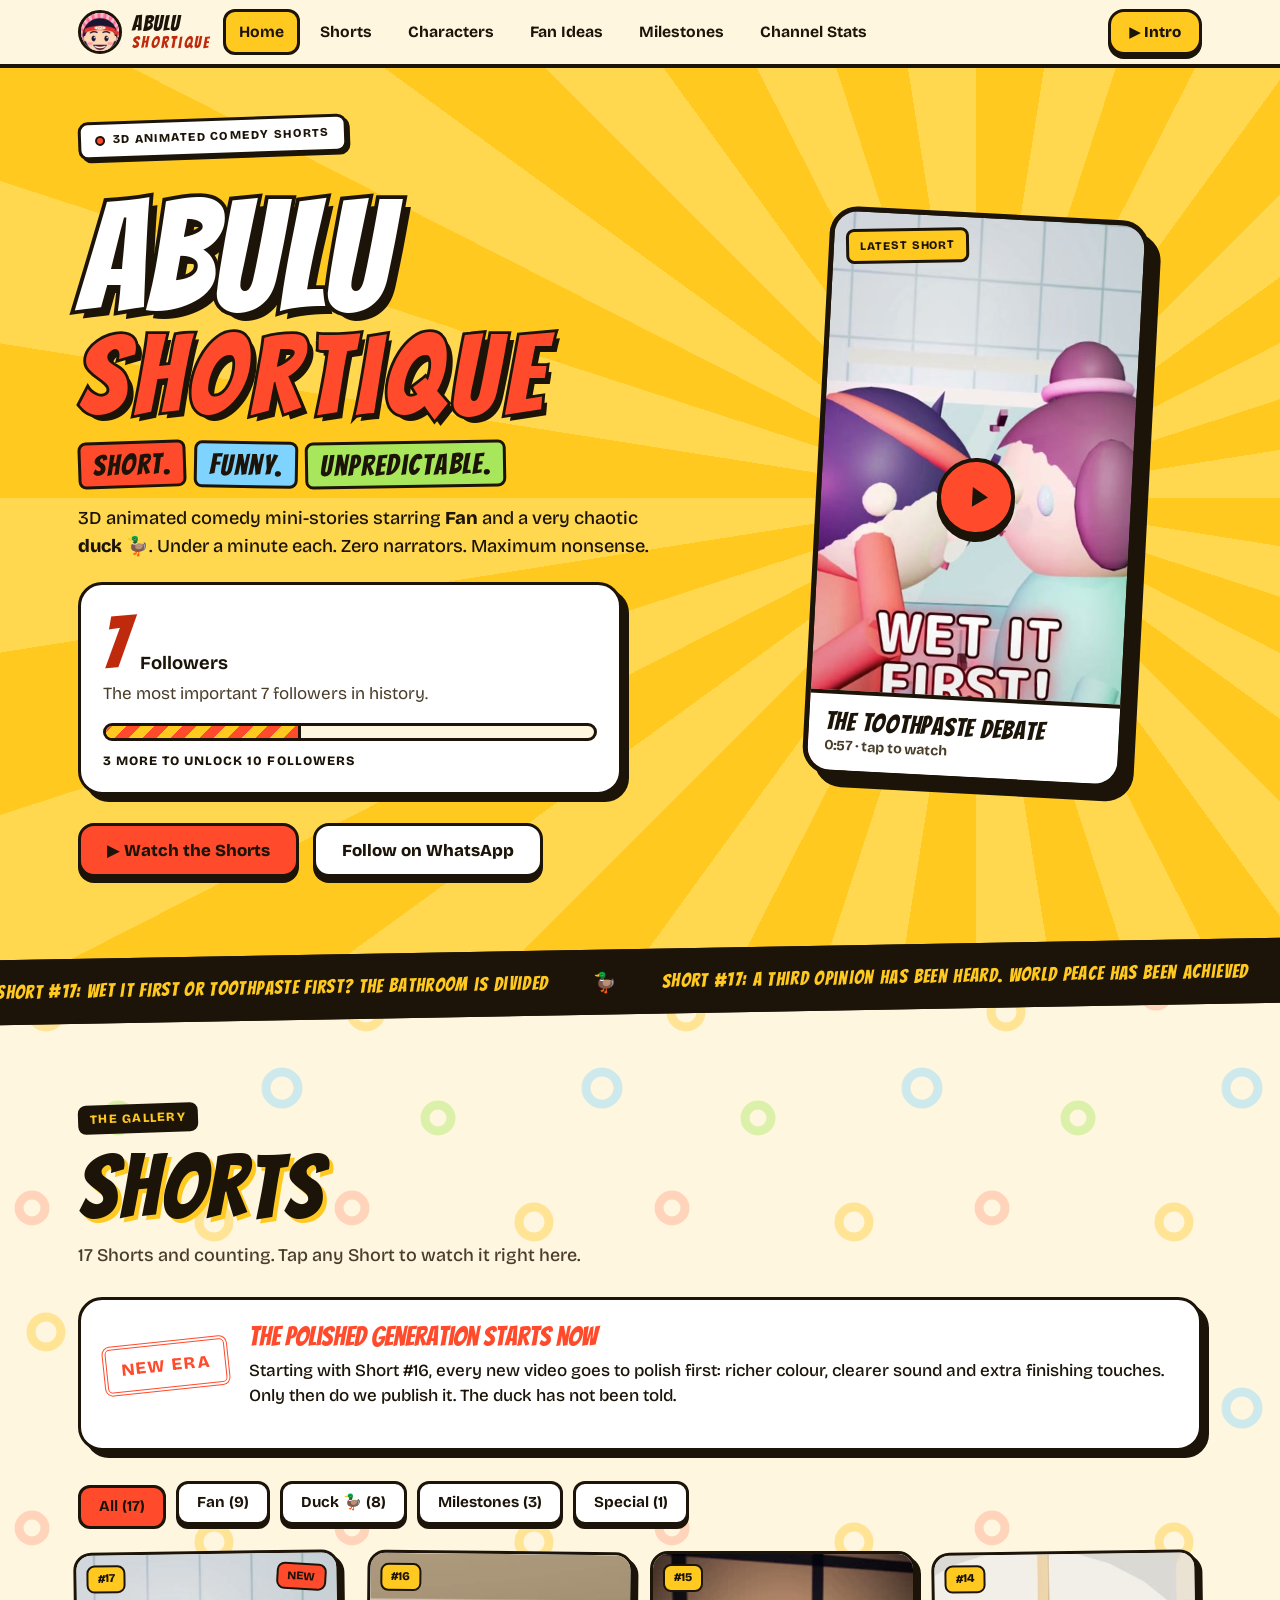
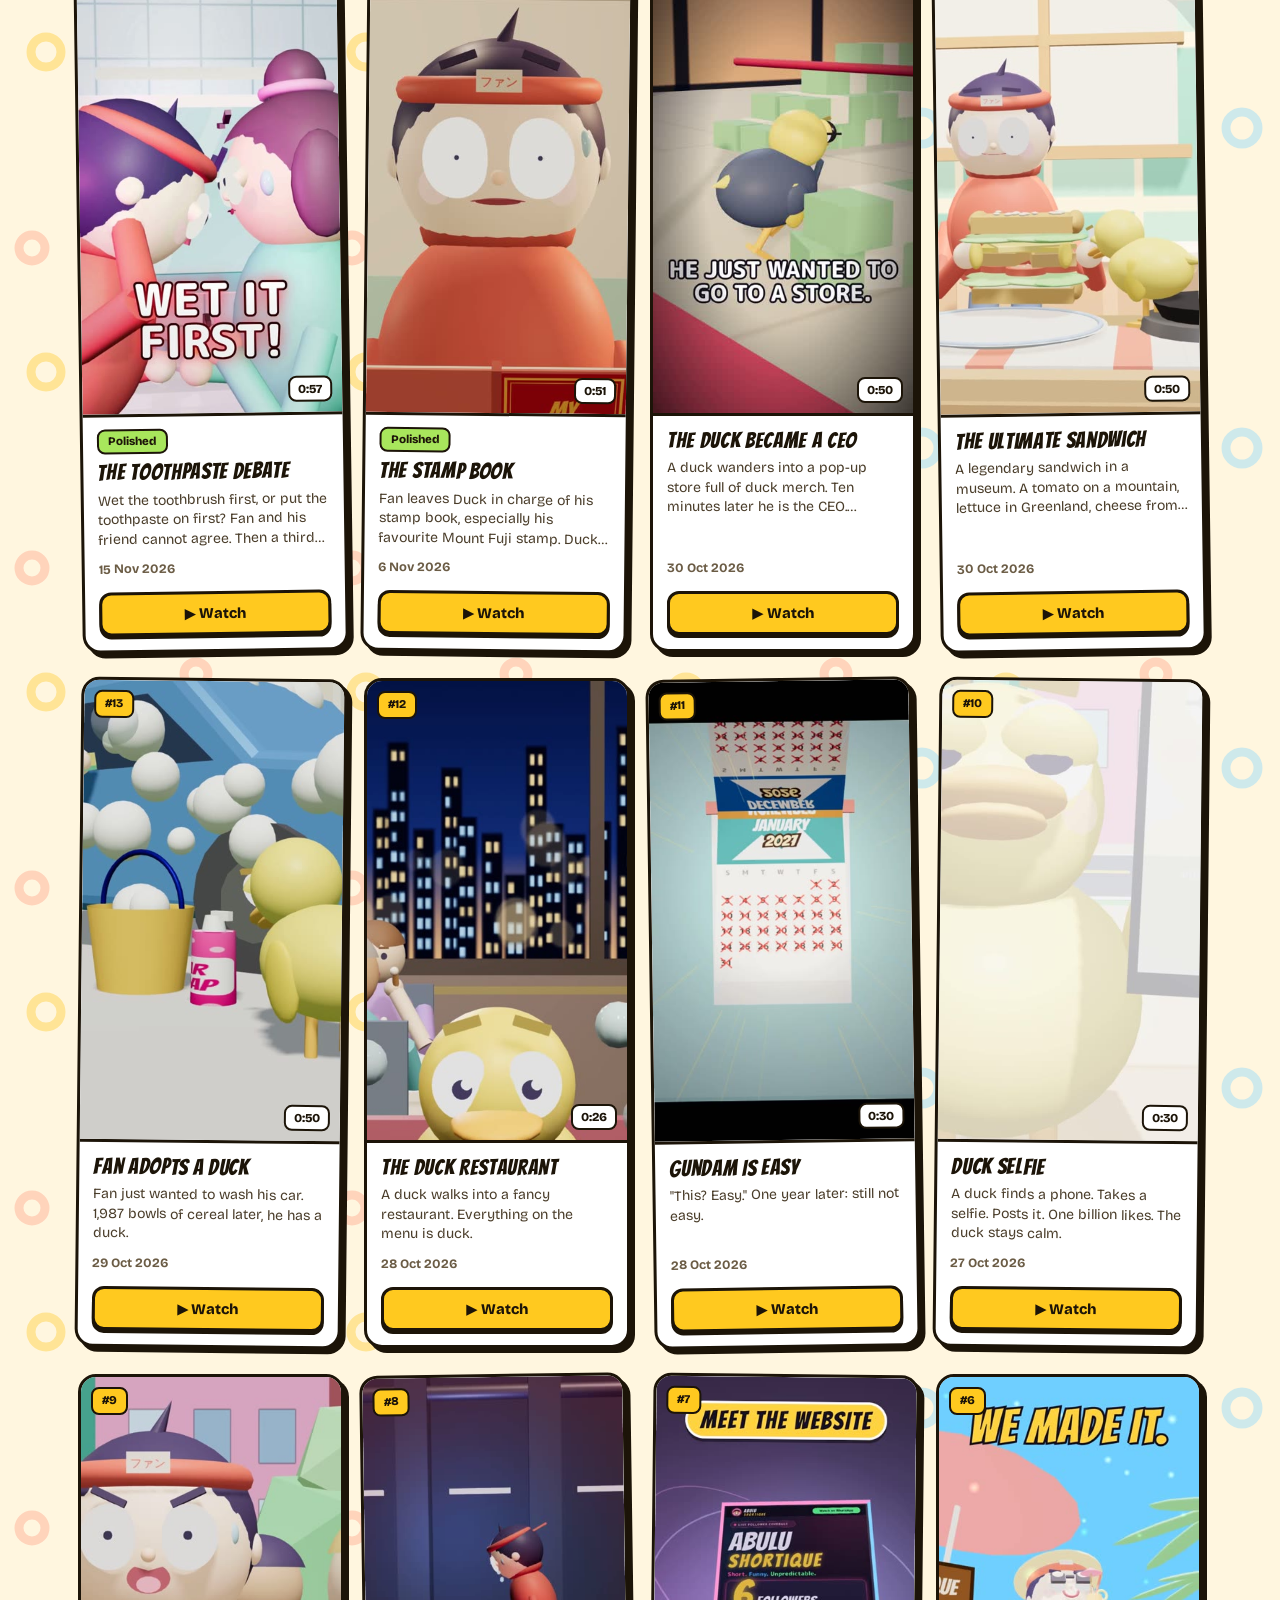
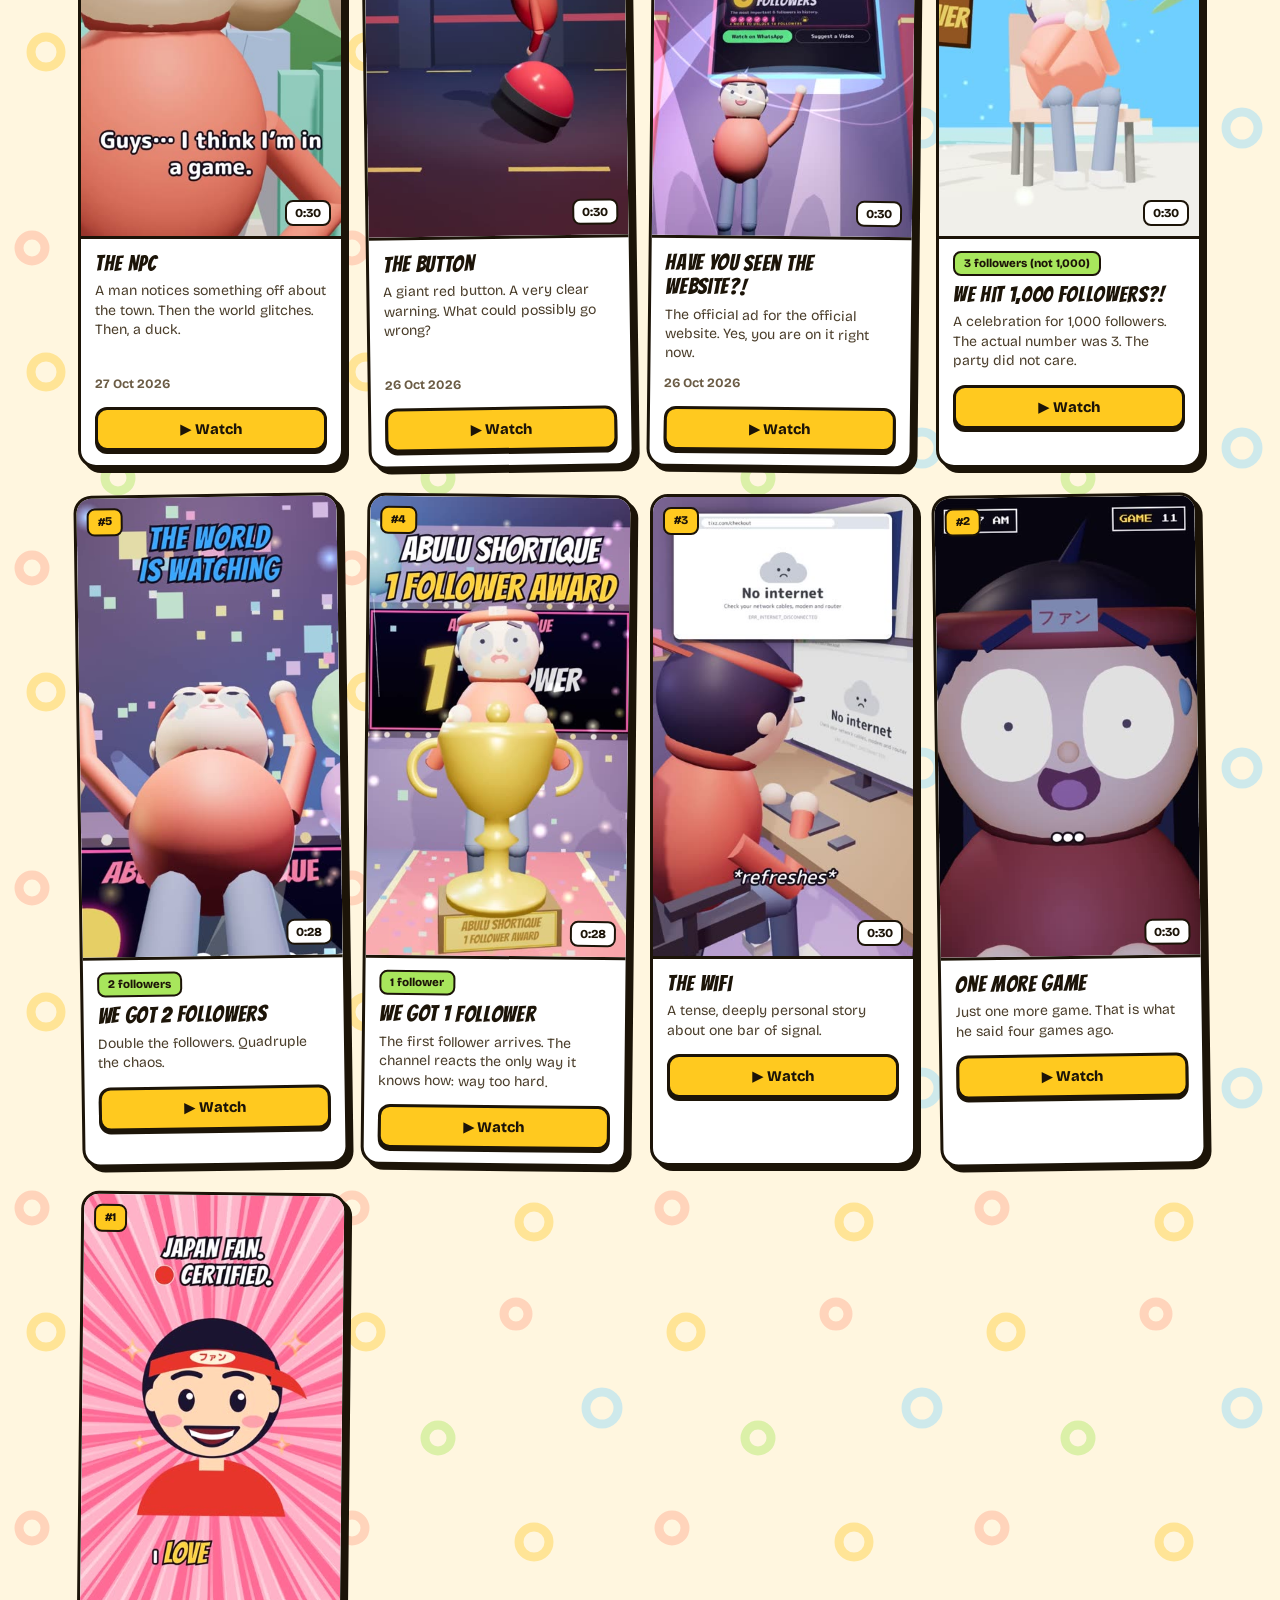
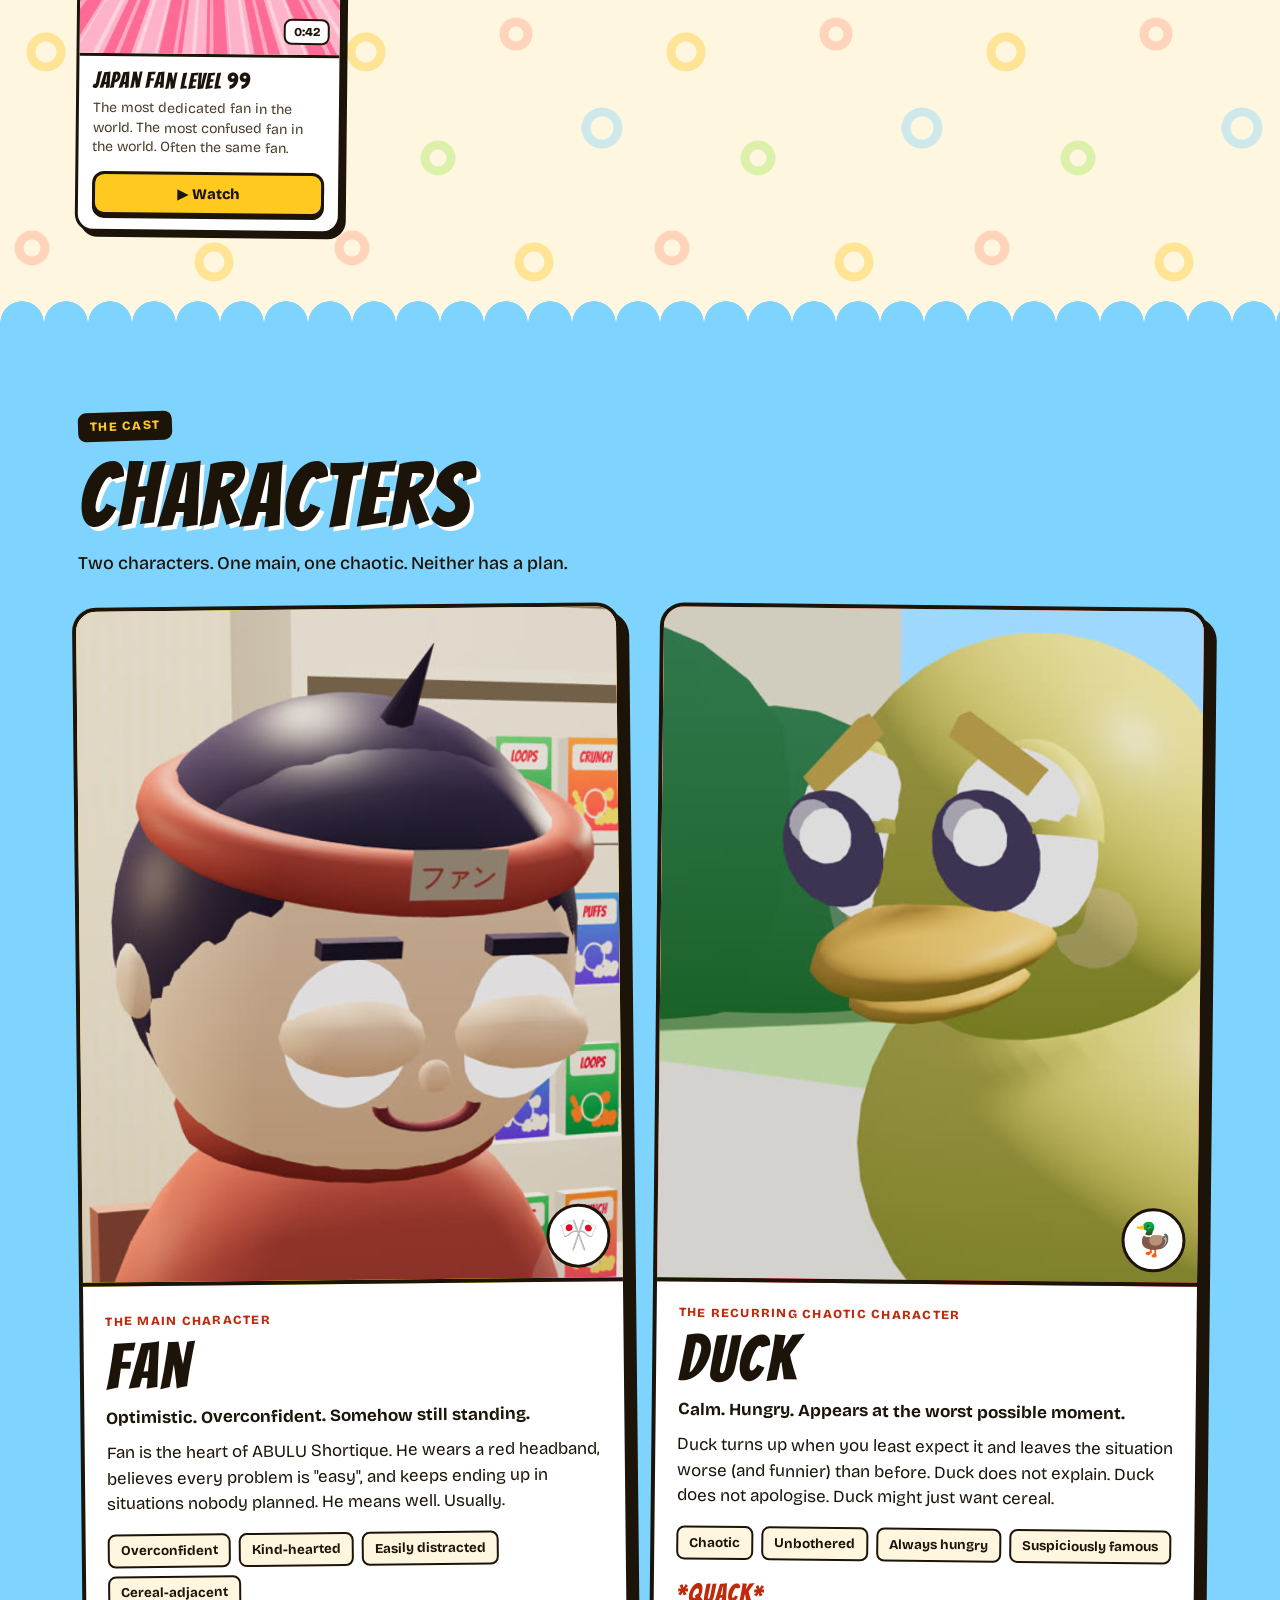
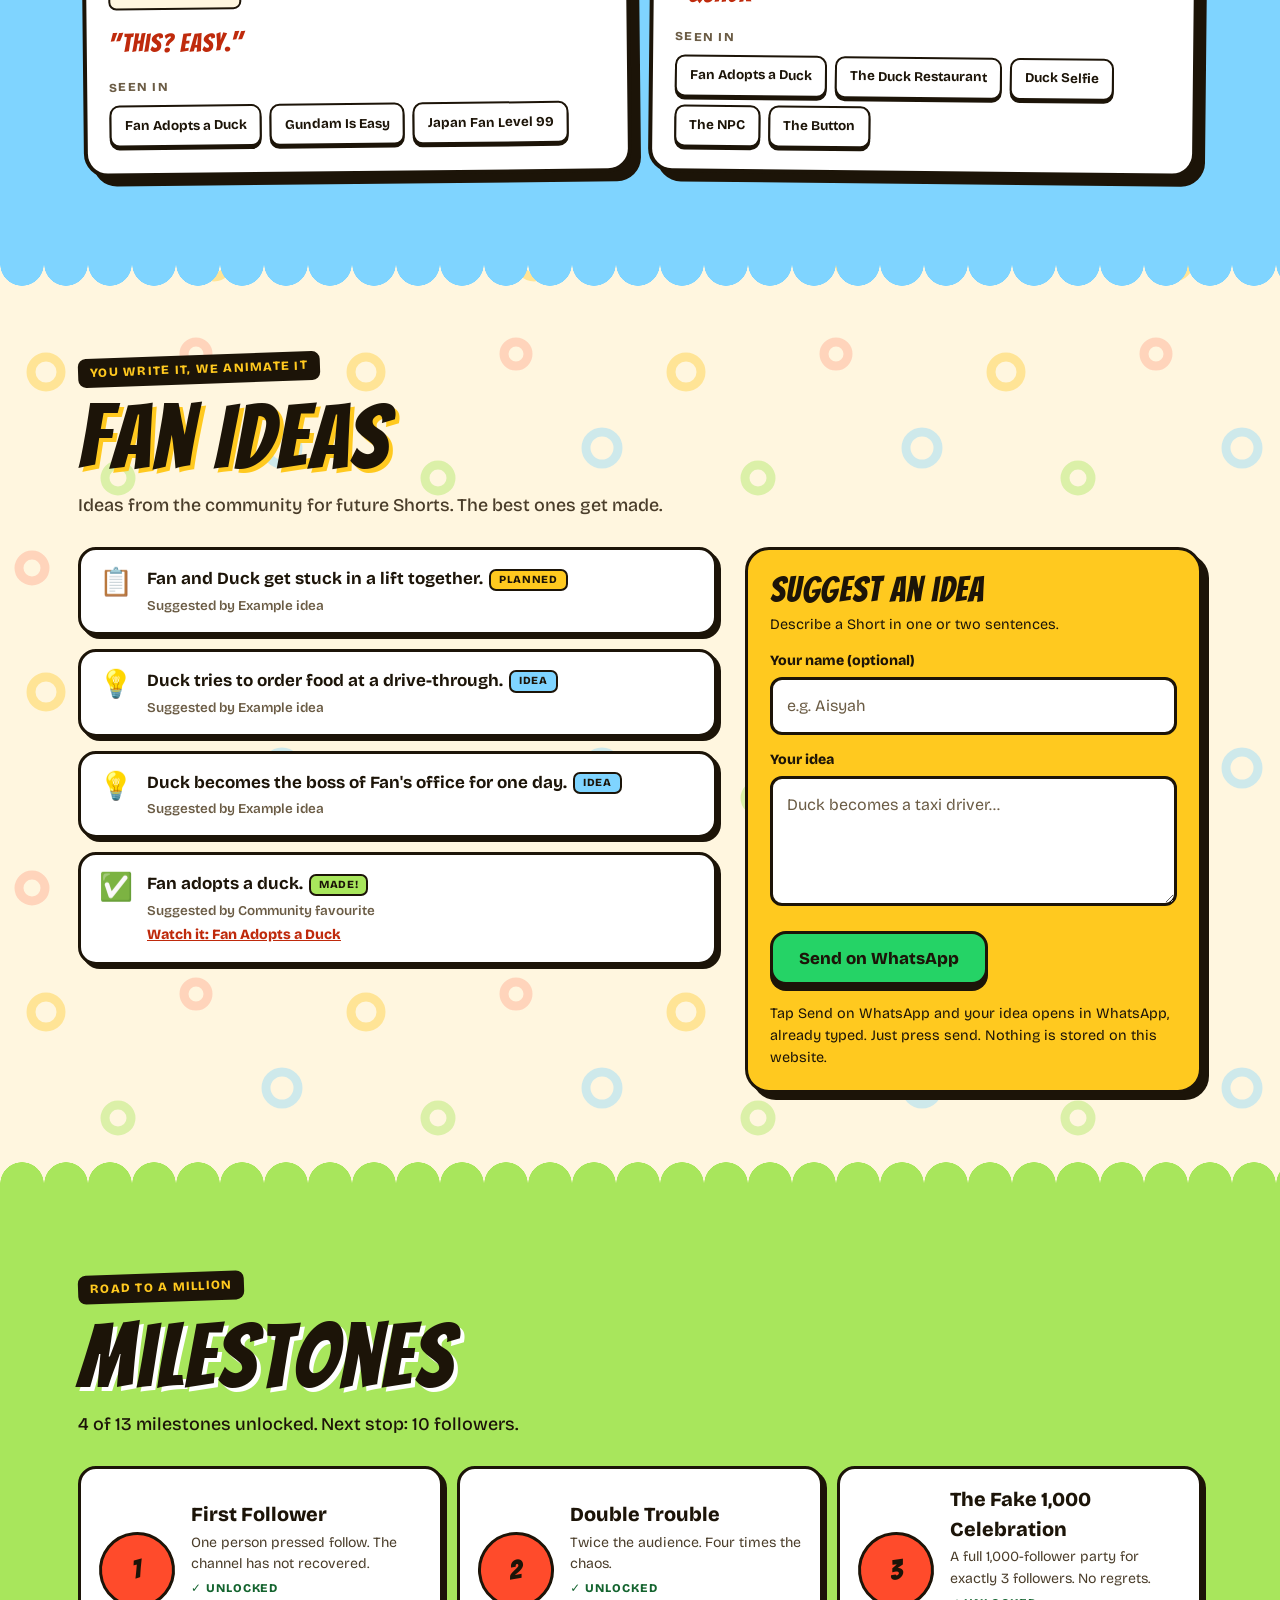
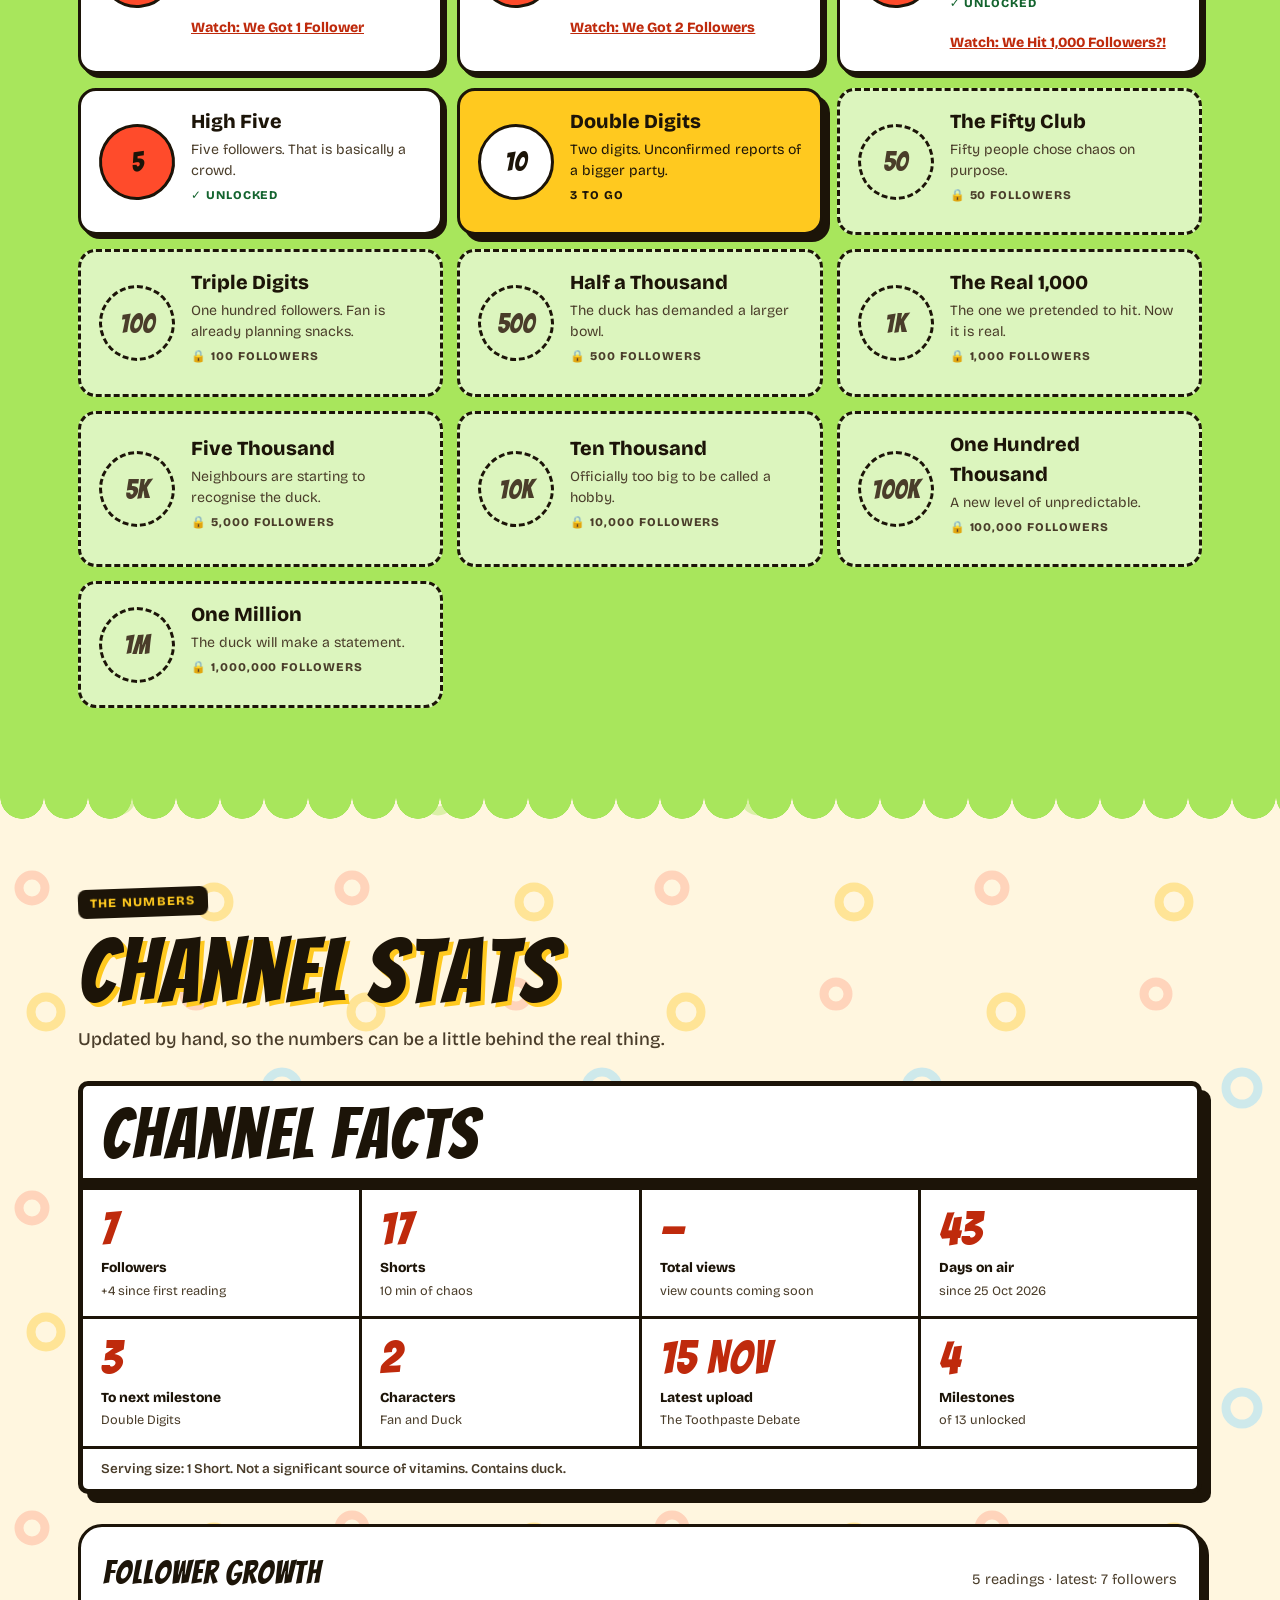
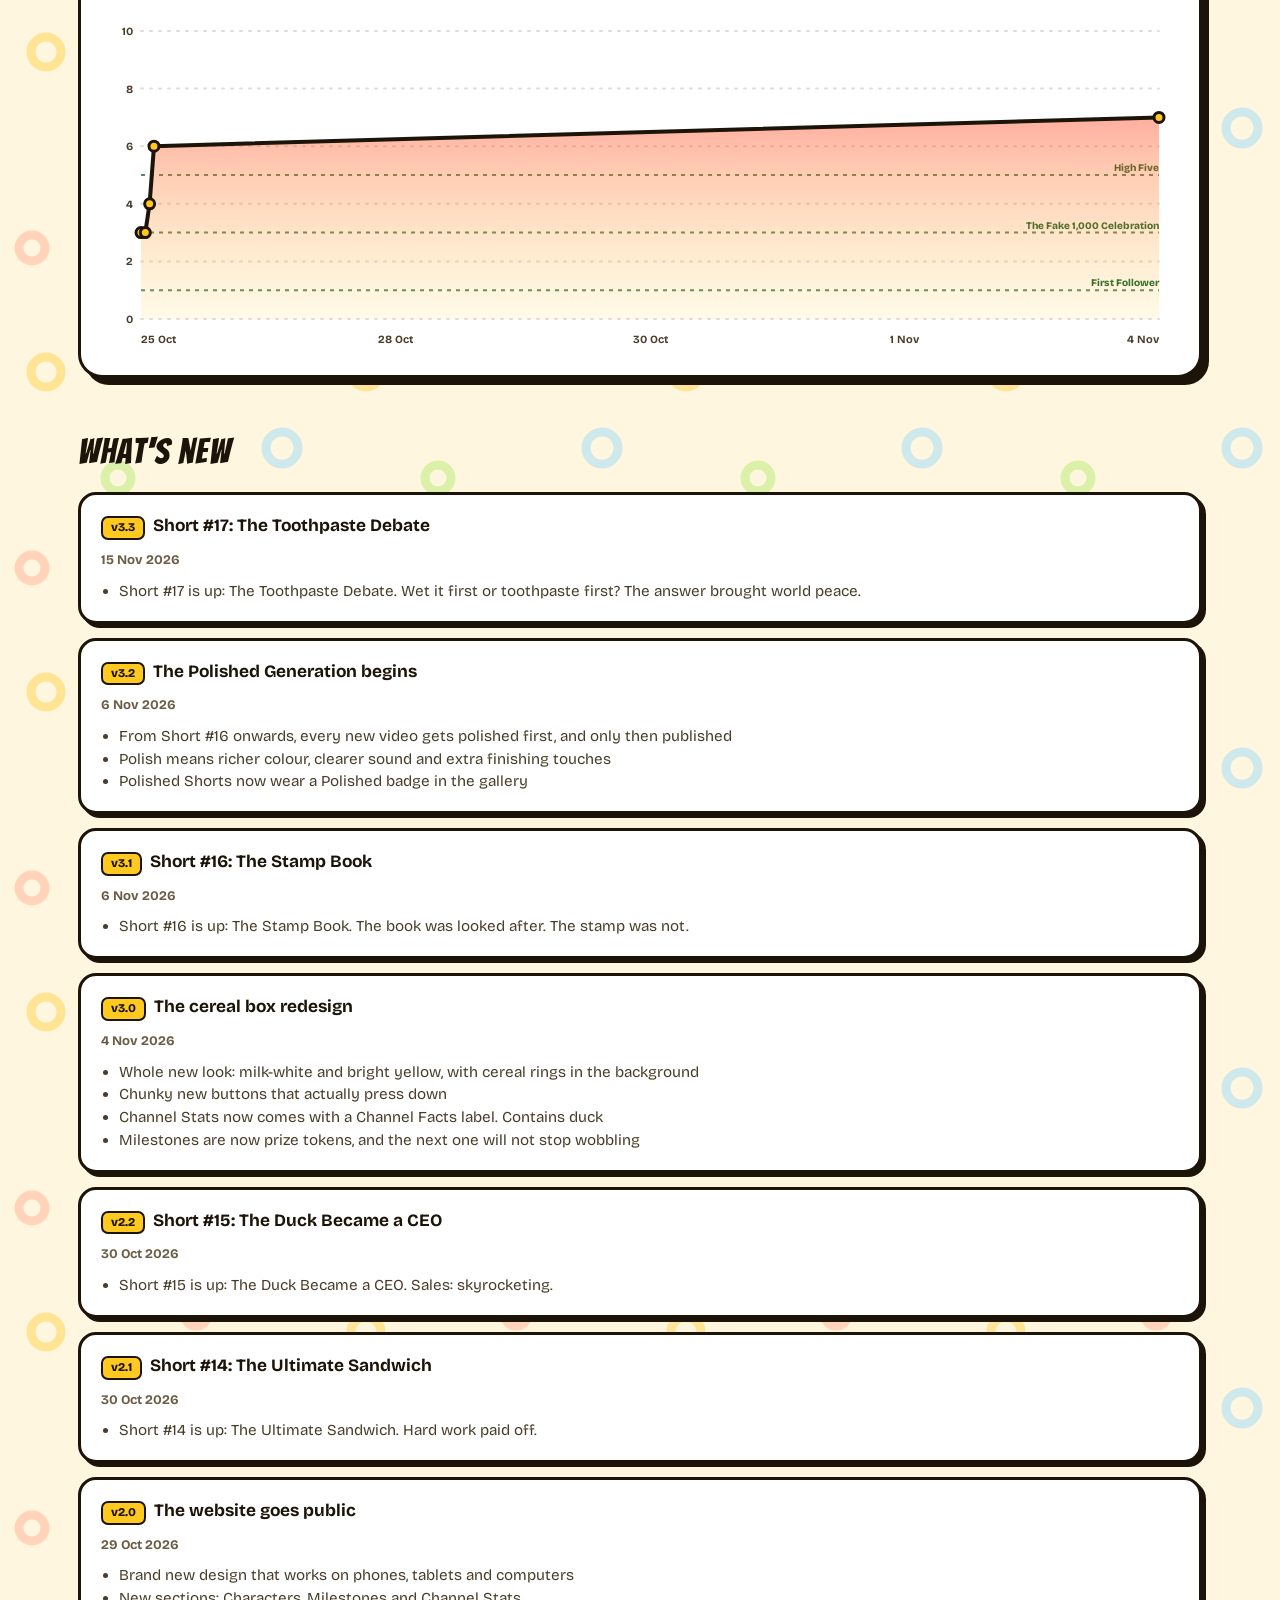
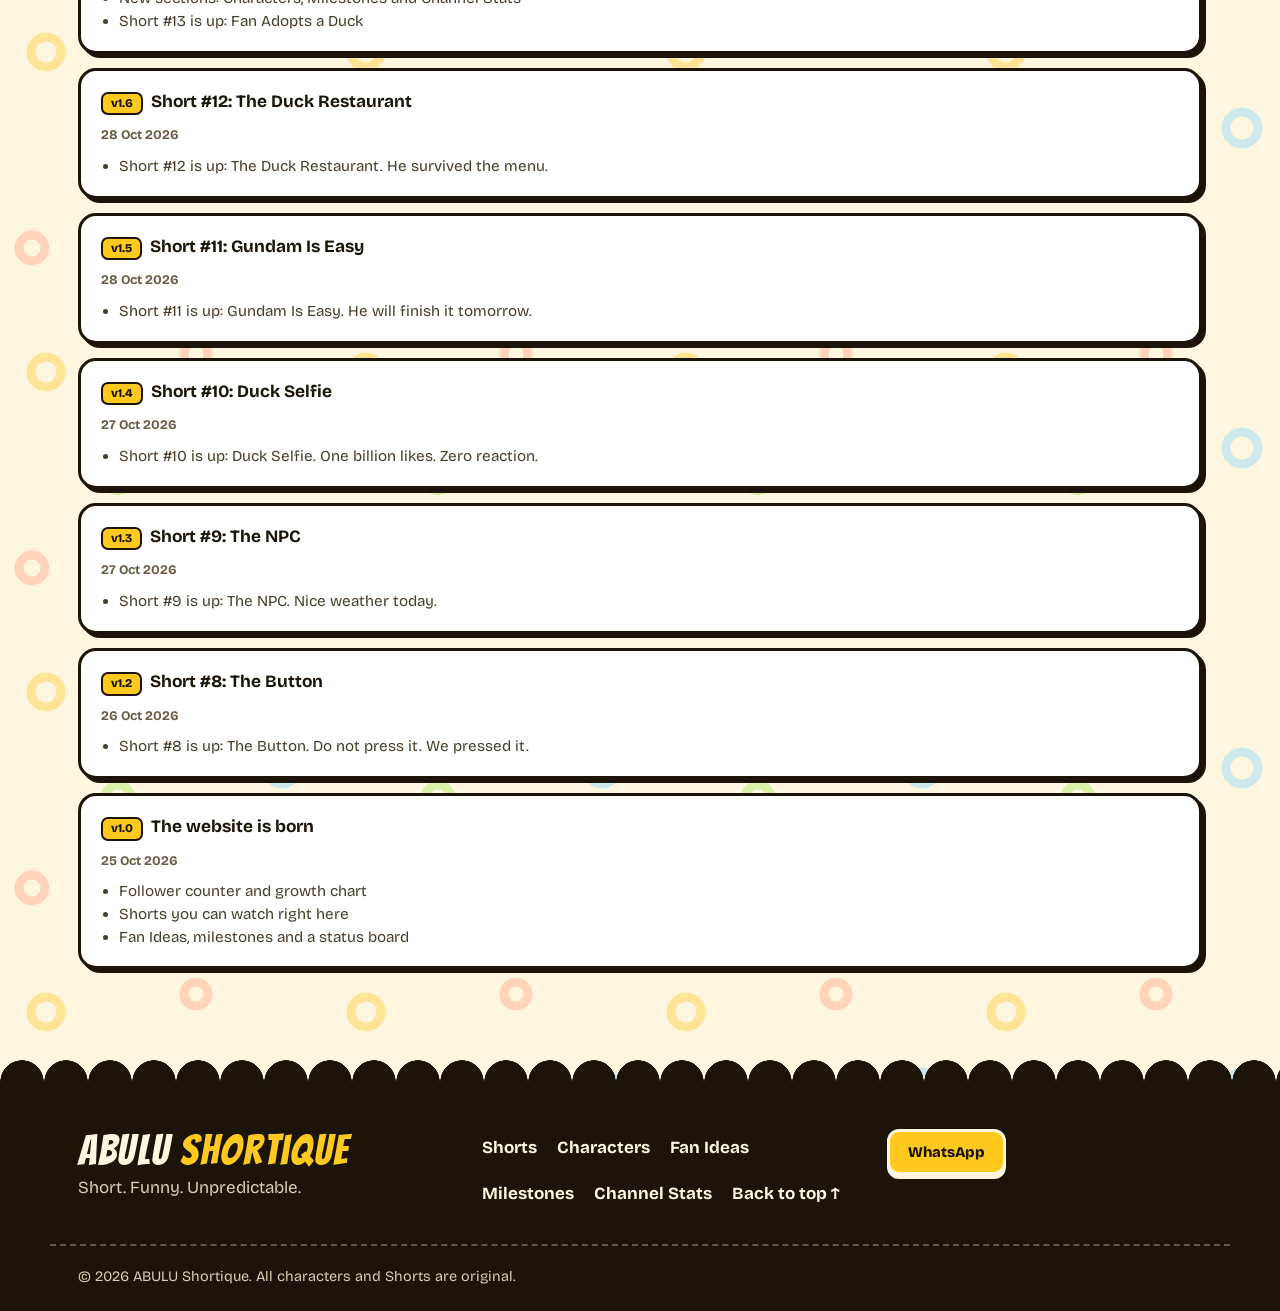
==== commit ed911286: "Add share buttons and per-Short links; hide empty platform button Each Short now has a link (#watch=" ====
--- a/index.html
+++ b/index.html
@@ -74,7 +74,8 @@
   <script>
     /* Shown straight away so the website does not flash first. Stays hidden if
        JavaScript is off, or for visitors who asked their device to reduce motion. */
-    if (!window.matchMedia('(prefers-reduced-motion: reduce)').matches) {
+    /* A shared link to one Short (#watch=...) skips the intro and opens the video. */
+    if (!window.matchMedia('(prefers-reduced-motion: reduce)').matches && location.hash.indexOf('#watch=') !== 0) {
       document.getElementById('intro').hidden = false;
       document.documentElement.classList.add('intro-open');
     }
@@ -279,6 +280,10 @@
           <button class="btn btn-ghost sm" type="button" id="nextShort">Older →</button>
           <a class="btn btn-primary sm" id="modalExternal" href="#" target="_blank" rel="noopener" hidden>Open on platform ↗</a>
         </div>
+        <div class="btn-row share-row">
+          <button class="btn btn-wa sm" type="button" id="shareWa">Share on WhatsApp</button>
+          <button class="btn btn-gold sm" type="button" id="shareMore">Share…</button>
+        </div>
       </div>
     </div>
   </div>
--- a/css/style.css
+++ b/css/style.css
@@ -112,6 +112,10 @@
 .btn.sm:active { transform: translateY(4px); box-shadow: 0 0 0 var(--ink); }
 .btn-primary { background: var(--tomato); }
 .btn-gold { background: var(--yolk); }
+.btn-wa { background: #25d366; }
+.btn-wa:hover { background: #3ee07a; }
+.share-row { margin-top: 12px; }
+.btn[hidden] { display: none; }
 .btn-ghost { background: var(--paper); }
 .btn-ghost:hover { background: var(--sky); }
 .btn-row { display: flex; flex-wrap: wrap; gap: 14px; }
